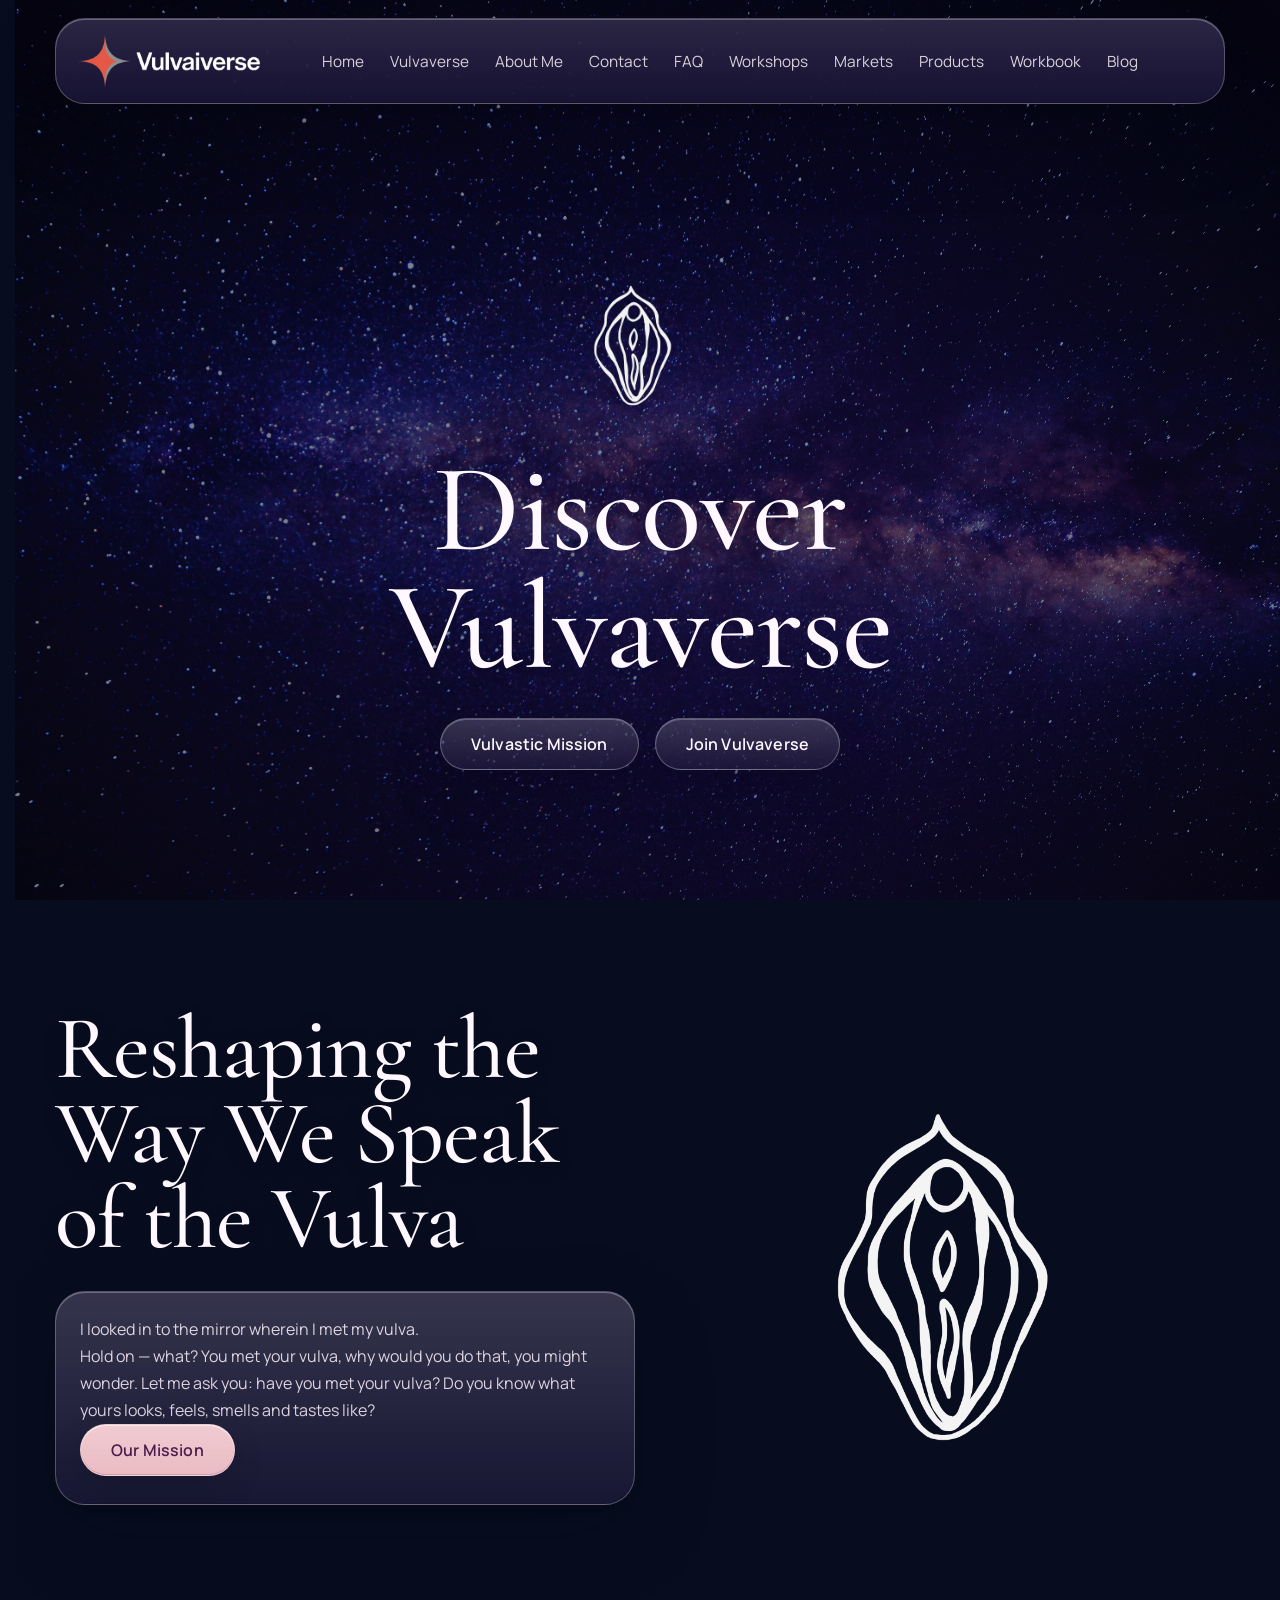
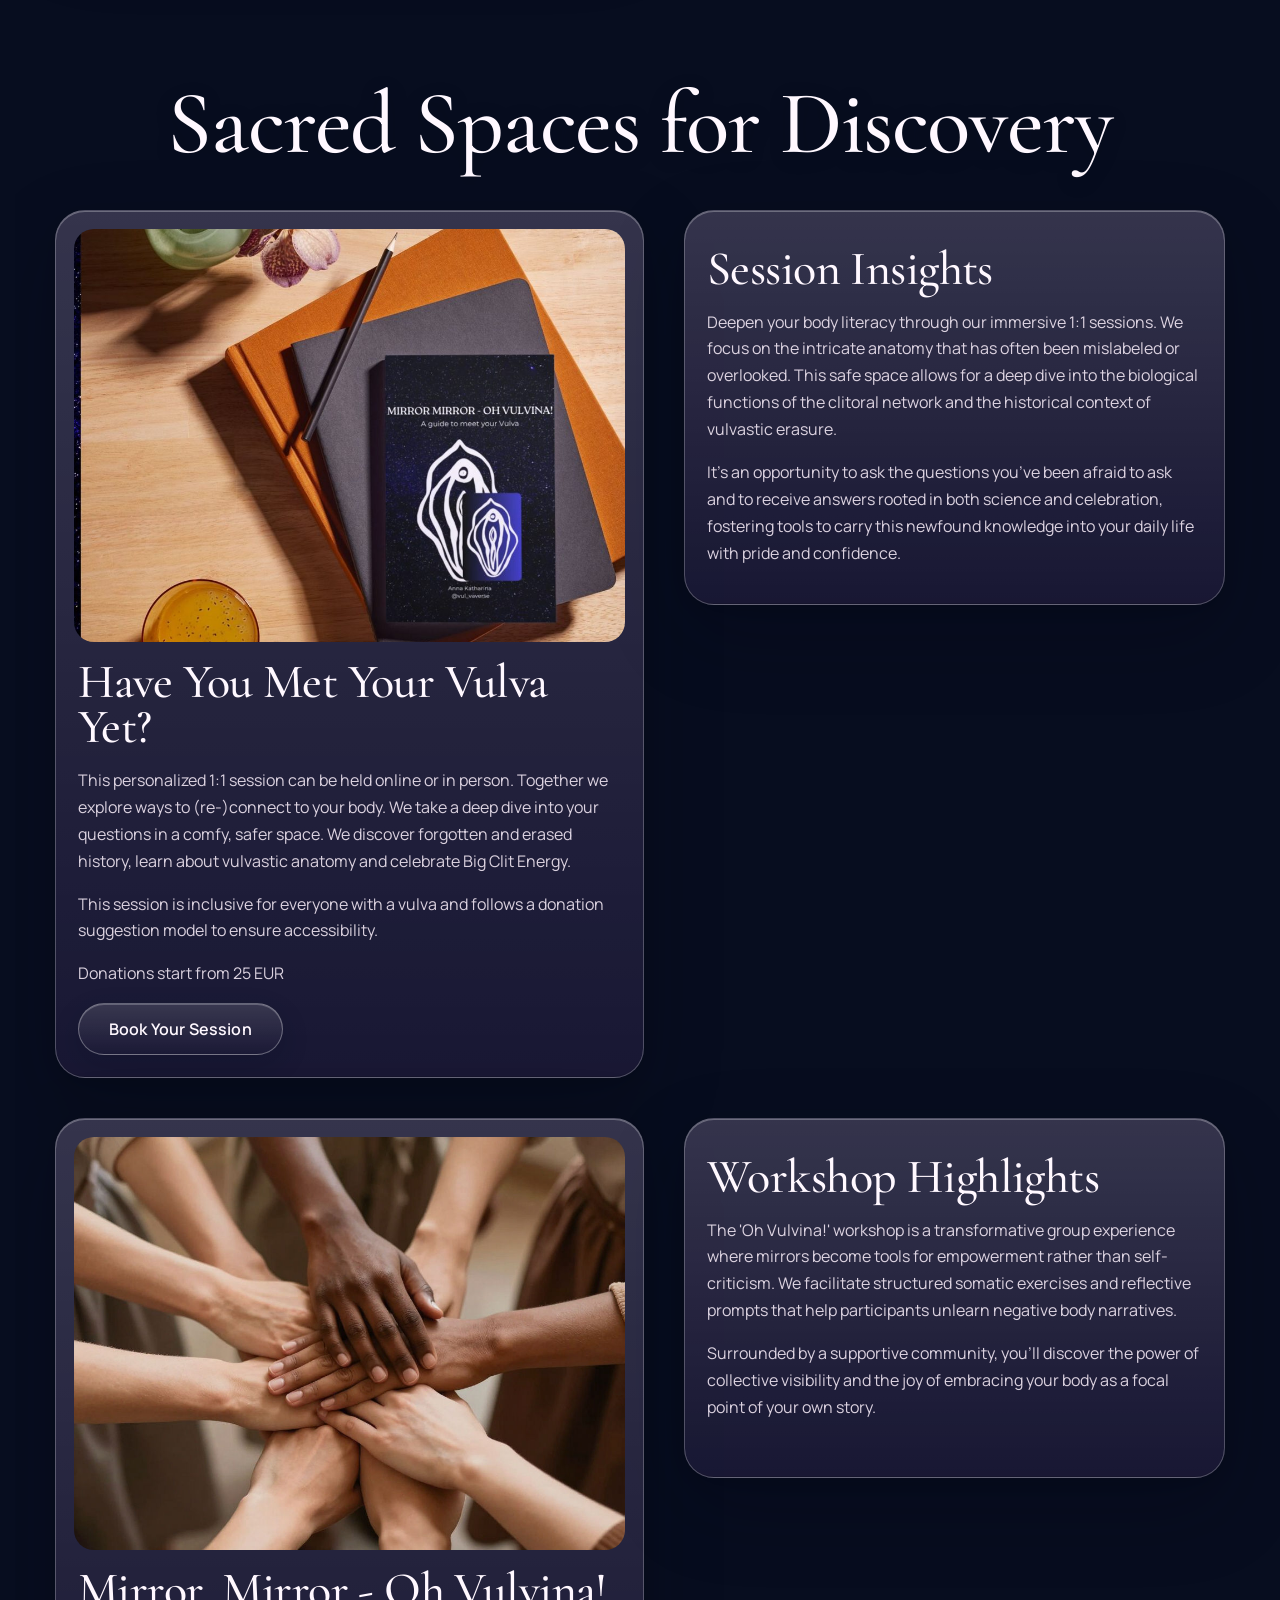
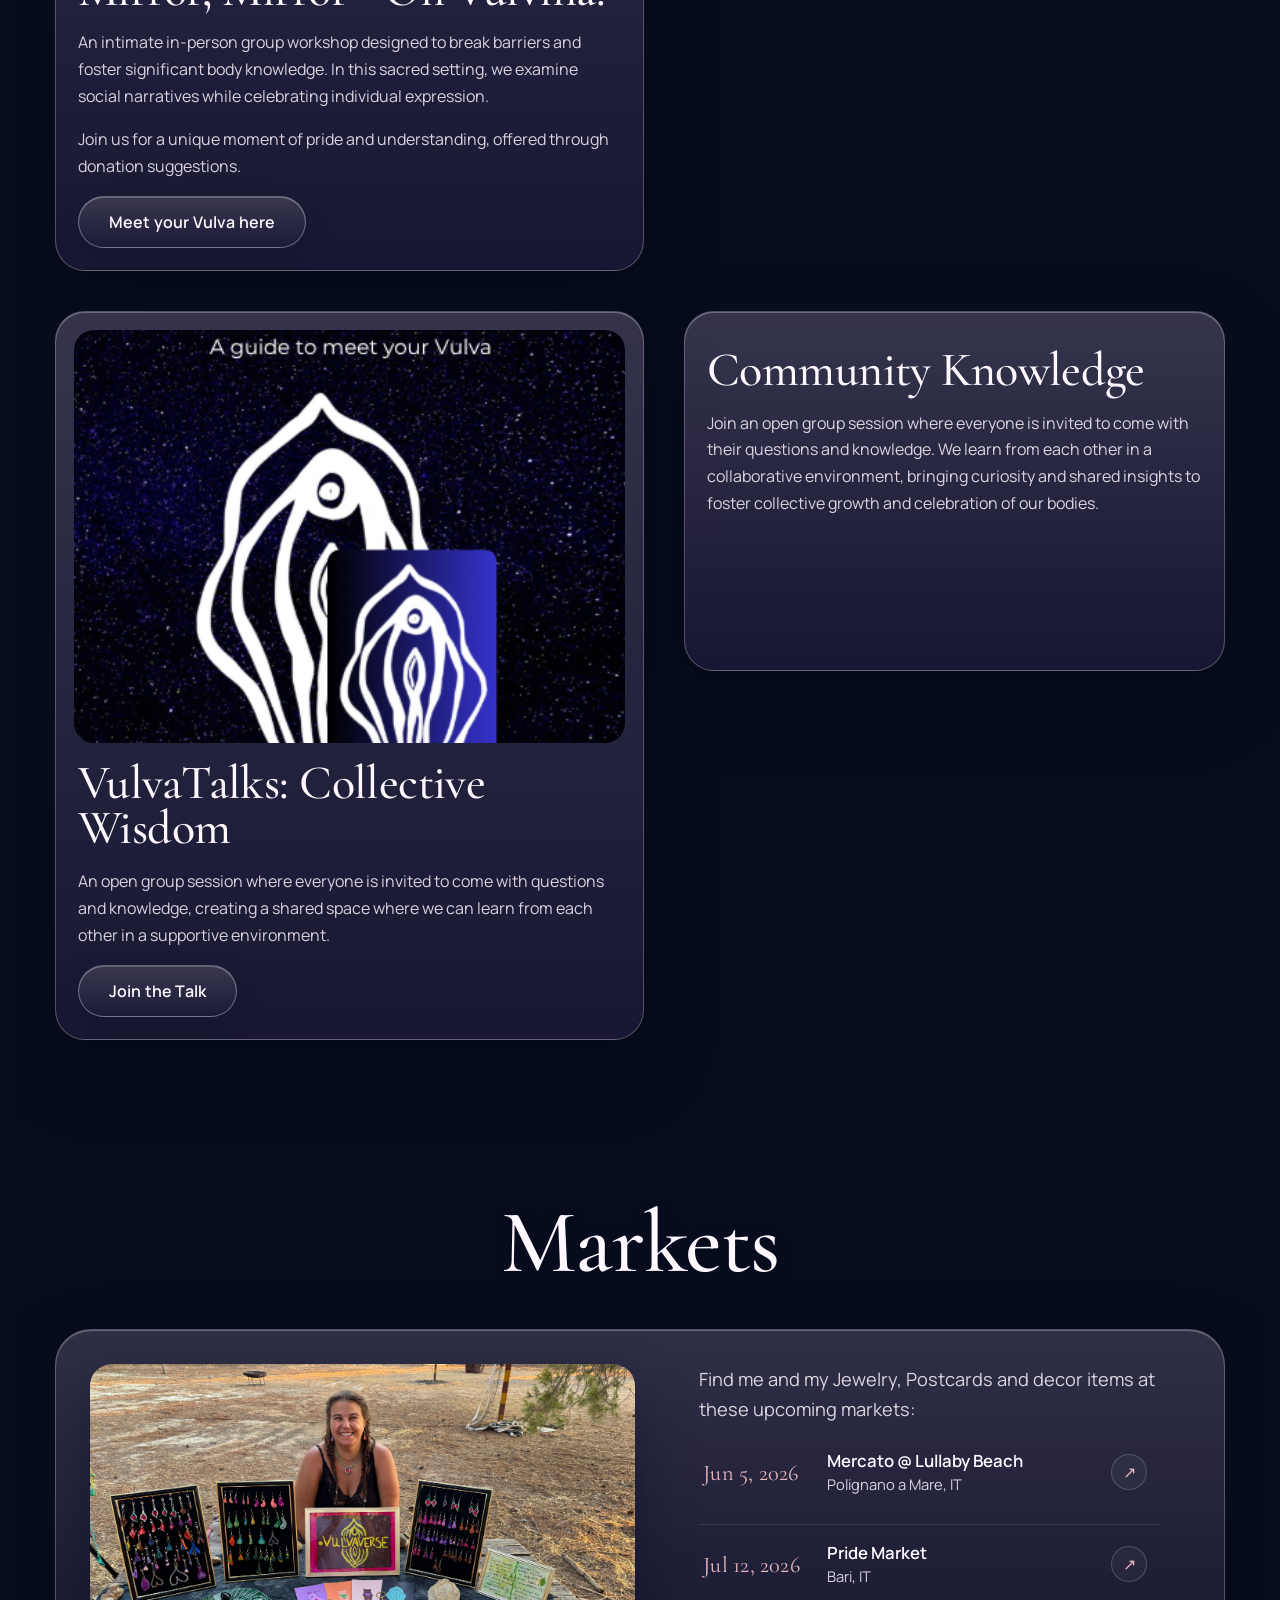
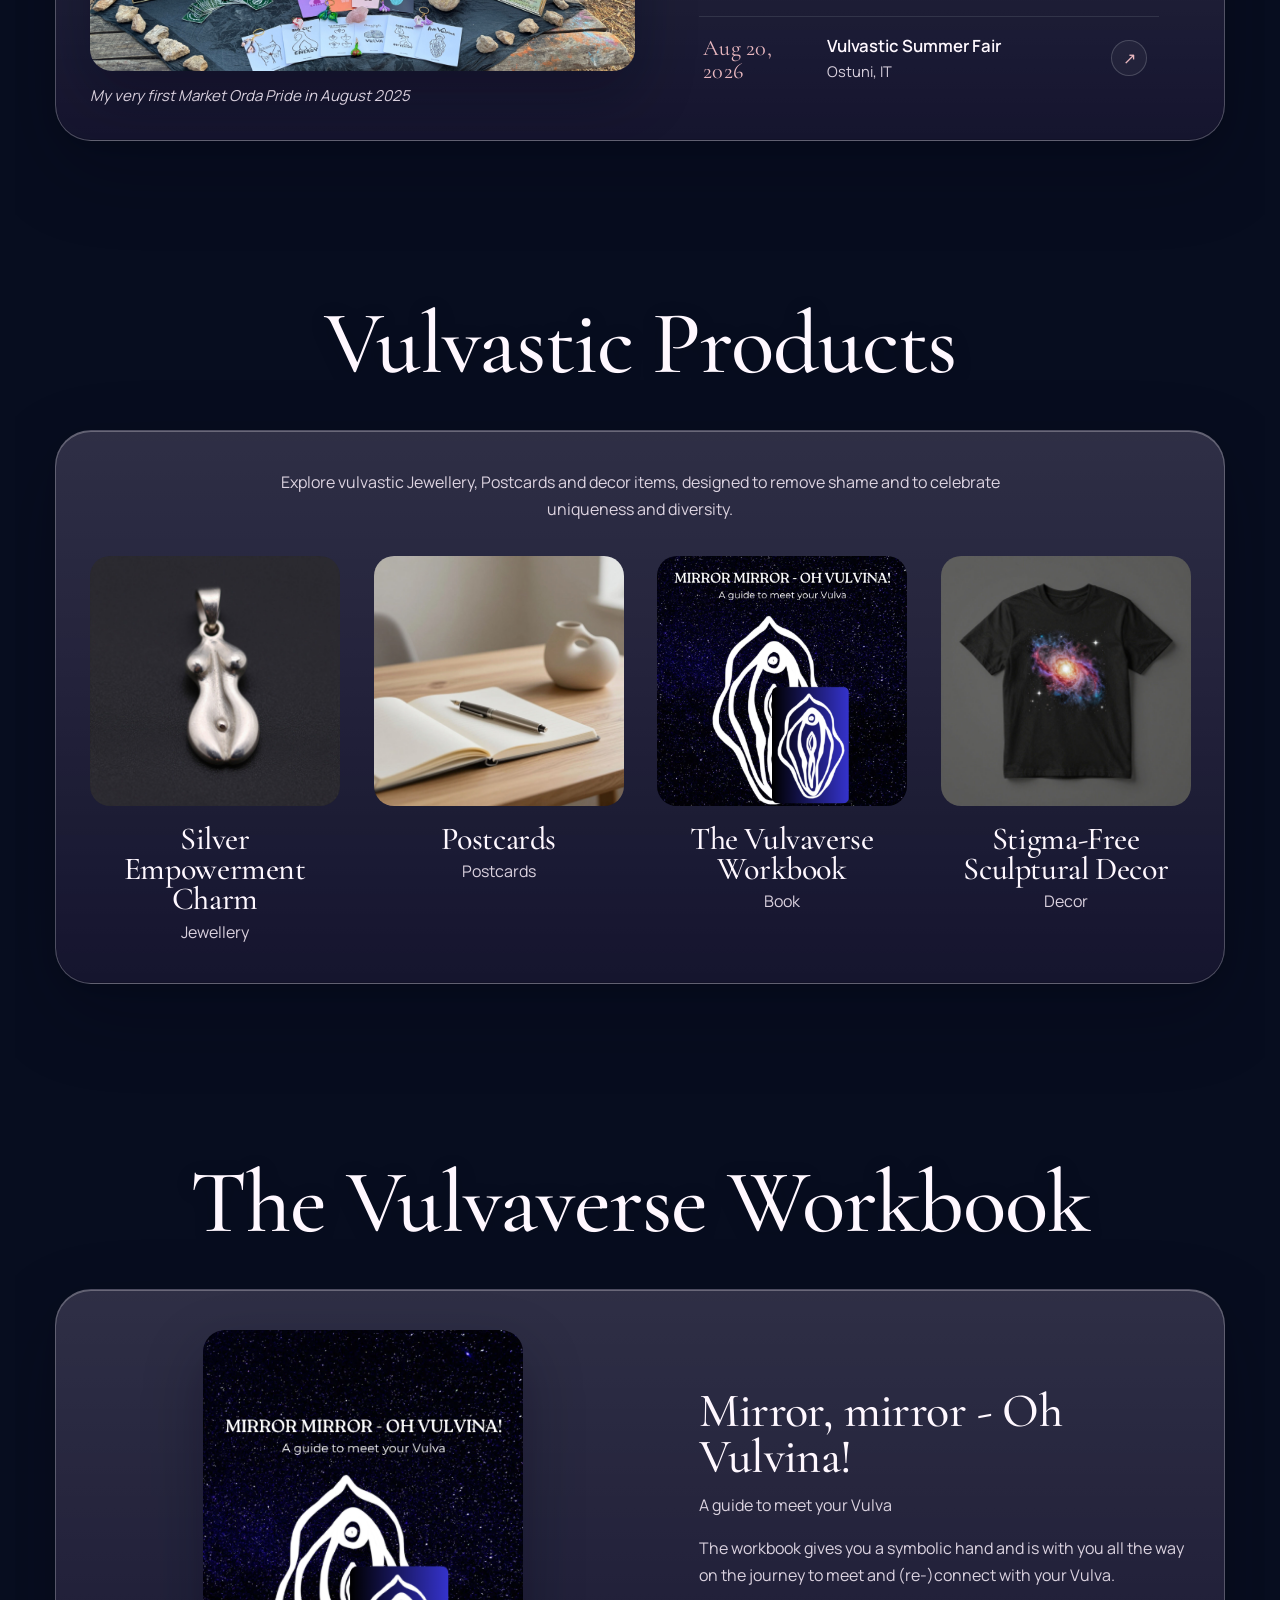
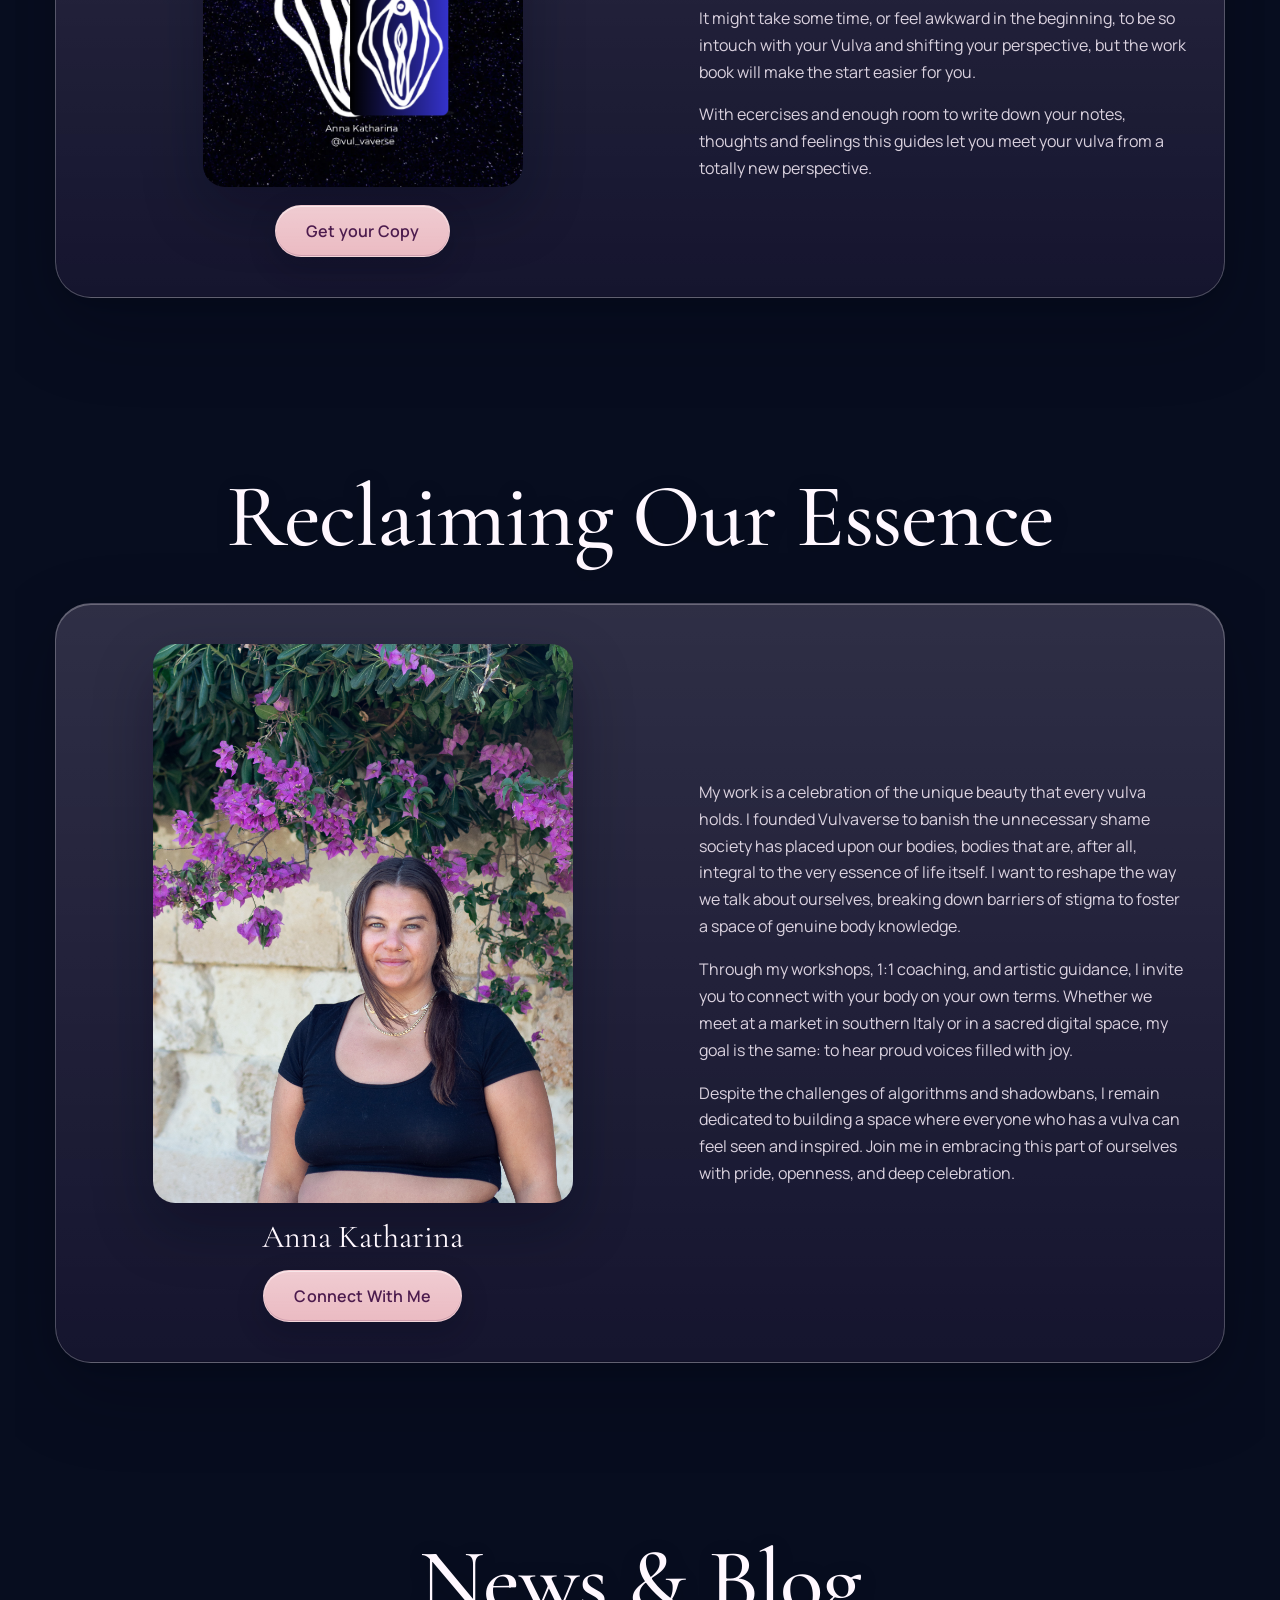
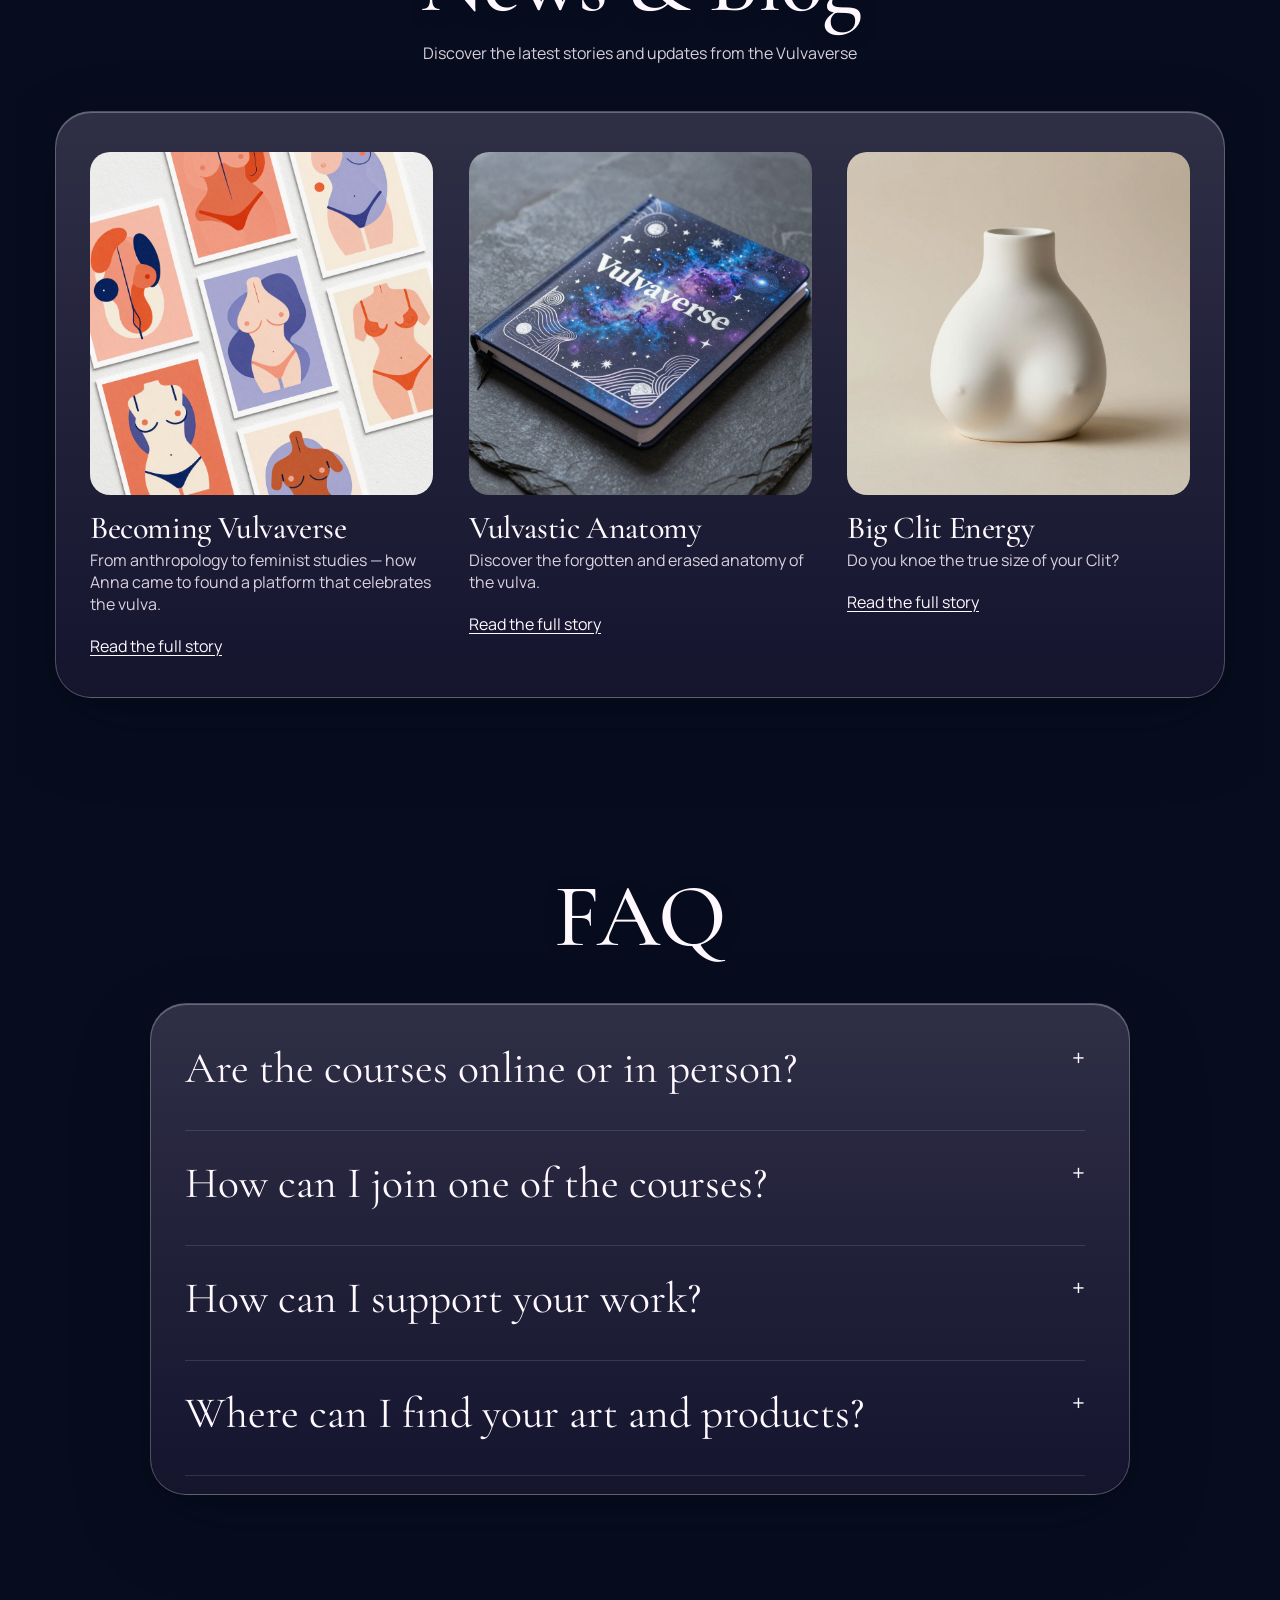
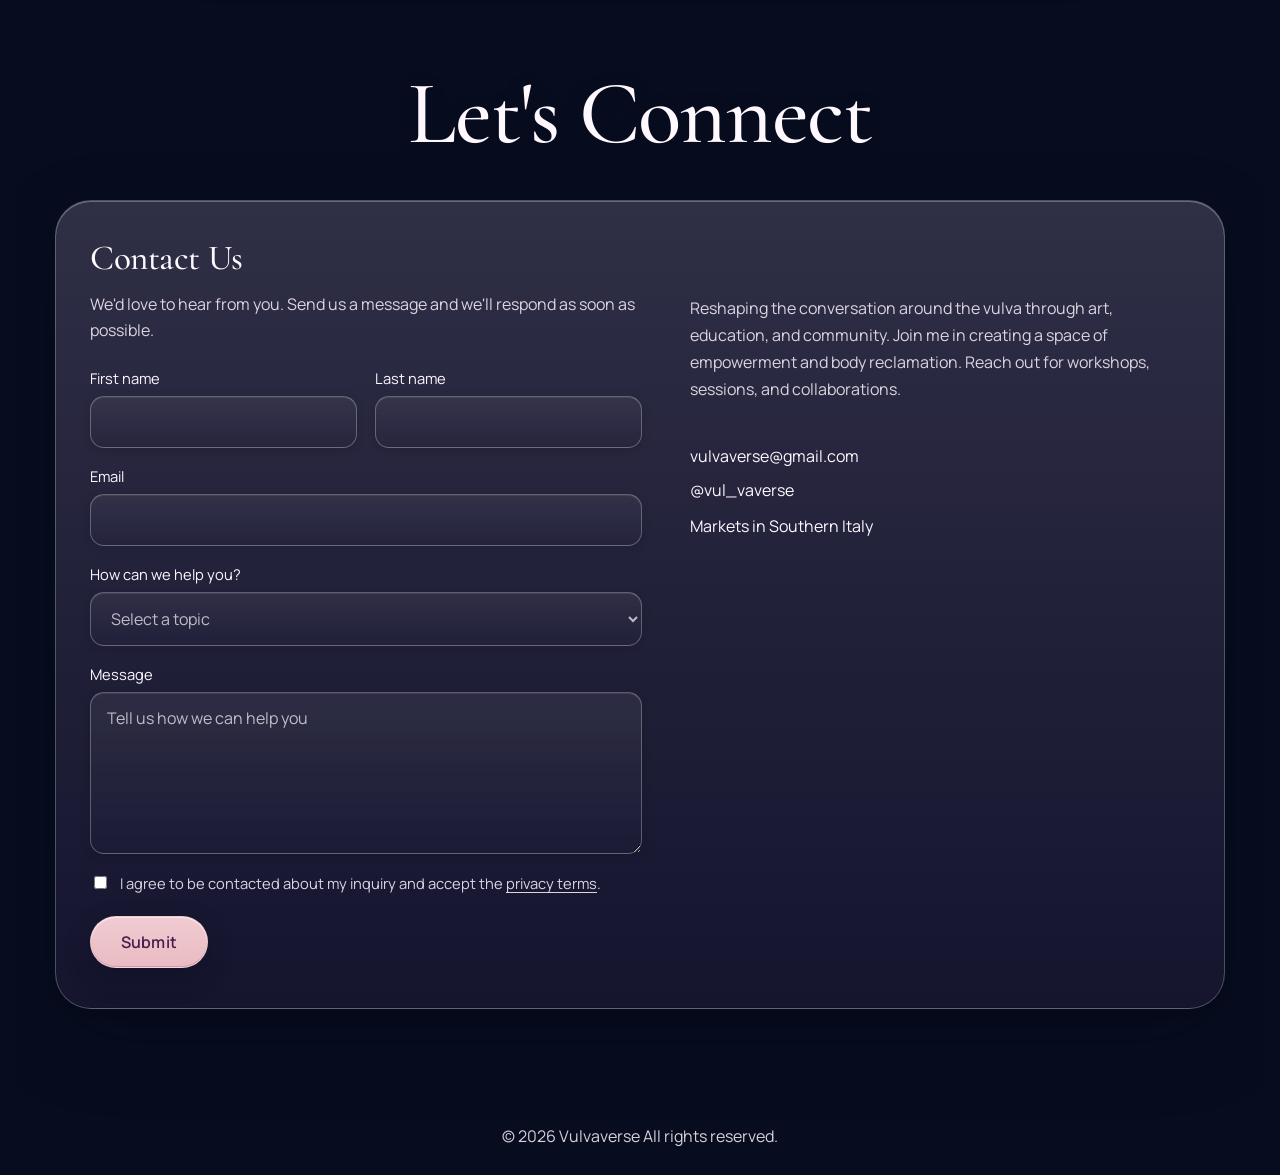
==== index.html @ a37b7156 "Home menu link scrolls to absolute top of the page Other menu links still land on their section head" ====
<!doctype html>
<html lang="en">
  <head>
    <meta charset="UTF-8" />
    <meta name="viewport" content="width=device-width, initial-scale=1.0" />
    <title>Home | My Site</title>
    <meta
      name="description"
      content="Reshaping the conversation around the vulva through art, education, and community."
    />
    <script>
      if ("scrollRestoration" in history) {
        history.scrollRestoration = "manual";
      }
    </script>
    <link rel="preconnect" href="https://fonts.googleapis.com" />
    <link rel="preconnect" href="https://fonts.gstatic.com" crossorigin />
    <link
      href="https://fonts.googleapis.com/css2?family=Bagel+Fat+One&family=Cormorant+Garamond:wght@400;500;600;700&family=Manrope:wght@400;500;600;700&display=swap"
      rel="stylesheet"
    />
    <link rel="stylesheet" href="styles.css?v=20260528-luxe53" />
  </head>
  <body>
    <div class="site-background" aria-hidden="true"></div>
    <div class="page-shell">
      <header class="site-header">
        <div class="site-header-bar glass-panel">
          <a class="brand" href="#home" aria-label="Vulvaverse home">
            <img src="assets/vulvaverse/01.png" alt="Vulvaverse Logo.png" />
          </a>

          <nav class="site-nav" id="site-nav" aria-label="Site">
            <a href="#home">Home</a>
            <a href="#vulvaverse">Vulvaverse</a>
            <a href="#about">About Me</a>
            <a href="#contact">Contact</a>
            <a href="#faq">FAQ</a>
            <a href="#workshops">Workshops</a>
            <a href="#markets">Markets</a>
            <a href="#products">Products</a>
            <a href="#workbook">Workbook</a>
            <a href="#blog">Blog</a>
          </nav>

          <div class="header-actions">
            <button
              class="menu-toggle"
              id="menu-toggle"
              type="button"
              aria-expanded="false"
              aria-controls="site-nav"
              aria-label="Open menu"
            >
              <span class="menu-toggle-bar"></span>
              <span class="menu-toggle-bar"></span>
              <span class="menu-toggle-bar"></span>
            </button>
          </div>
        </div>
      </header>

      <a class="next-event-ticker" id="next-event-ticker" href="#markets" aria-label="Next event"></a>

      <main>
        <section class="hero hero-discover" id="home">
          <div class="discover-card">
            <img class="discover-mark" src="assets/vulvaverse/02.png" alt="" aria-hidden="true" />
            <h1><span>Discover</span><span>Vulvaverse</span></h1>
            <div class="button-row button-row-center">
              <button class="button button-ghost" type="button" data-modal="mission">
                Vulvastic Mission
              </button>
              <button class="button" type="button" data-modal="join">
                Join Vulvaverse
              </button>
            </div>
          </div>
        </section>

        <section class="section section-purple reshaping-section" id="vulvaverse">
          <div class="split-layout split-layout-hero">
            <div class="plain-copy plain-copy-wide">
              <h2>Reshaping the Way We Speak of the Vulva</h2>
              <div class="hero-mission glass-panel">
                <p>
                  I looked in to the mirror wherein I met my vulva.
                </p>
                <p>
                  Hold on — what? You met your vulva, why would you do
                  that, you might wonder. Let me ask you: have you met
                  your vulva? Do you know what yours looks, feels, smells
                  and tastes like?
                </p>
                <button class="button" type="button" data-modal="mission">
                  Our Mission
                </button>
              </div>
            </div>
            <div class="hero-art hero-art-static">
              <img src="assets/vulvaverse/02.png" alt="" aria-hidden="true" />
            </div>
          </div>
        </section>

        <section class="section section-star workshops-section" id="workshops">
          <div class="section-heading section-heading-center">
            <h2>Sacred Spaces for Discovery</h2>
          </div>

          <div class="workshop-grid">
            <article class="card feature-card glass-panel">
              <img src="assets/vulvaverse/have-you-met-your-vulva.jpg?v=1" alt="Have You Met Your Vulva Yet?" class="card-image" />
              <div class="card-body">
                <h3>Have You Met Your Vulva Yet?</h3>
                <p>
                  This personalized 1:1 session can be held online or in
                  person. Together we explore ways to (re-)connect to your
                  body. We take a deep dive into your questions in a comfy,
                  safer space. We discover forgotten and erased history, learn
                  about vulvastic anatomy and celebrate Big Clit Energy.
                </p>
                <p>
                  This session is inclusive for everyone with a vulva and
                  follows a donation suggestion model to ensure accessibility.
                </p>
                <p>Donations start from 25 EUR</p>
                <a
                  class="button button-ghost"
                  href="mailto:vulvaverse@gmail.com?subject=Inquiry%20to%20Book:%20How%20You%20Met%20Your%20Vulva"
                >
                  Book Your Session
                </a>
              </div>
            </article>

            <article class="card insight-card glass-panel">
              <div class="card-body">
                <h3>Session Insights</h3>
                <p>
                  Deepen your body literacy through our immersive 1:1 sessions.
                  We focus on the intricate anatomy that has often been
                  mislabeled or overlooked. This safe space allows for a deep
                  dive into the biological functions of the clitoral network and
                  the historical context of vulvastic erasure.
                </p>
                <p>
                  It’s an opportunity to ask the questions you’ve been afraid to
                  ask and to receive answers rooted in both science and
                  celebration, fostering tools to carry this newfound knowledge
                  into your daily life with pride and confidence.
                </p>
              </div>
            </article>

            <article class="card feature-card glass-panel">
              <img src="assets/vulvaverse/04.jpg" alt="Mirror, Mirror - Oh Vulvina!" class="card-image" />
              <div class="card-body">
                <h3>Mirror, Mirror - Oh Vulvina!</h3>
                <p>
                  An intimate in-person group workshop designed to break
                  barriers and foster significant body knowledge. In this sacred
                  setting, we examine social narratives while celebrating
                  individual expression.
                </p>
                <p>
                  Join us for a unique moment of pride and understanding,
                  offered through donation suggestions.
                </p>
                <a
                  class="button button-ghost"
                  href="mailto:vulvaverse@gmail.com?subject=Inquiry%20to%20Join:%20Mirror.%20Mirror%20%E2%80%93%20Oh%20Vulvina"
                >
                  Meet your Vulva here
                </a>
              </div>
            </article>

            <article class="card insight-card glass-panel">
              <div class="card-body">
                <h3>Workshop Highlights</h3>
                <p>
                  The 'Oh Vulvina!' workshop is a transformative group
                  experience where mirrors become tools for empowerment rather
                  than self-criticism. We facilitate structured somatic
                  exercises and reflective prompts that help participants unlearn
                  negative body narratives.
                </p>
                <p>
                  Surrounded by a supportive community, you’ll discover the
                  power of collective visibility and the joy of embracing your
                  body as a focal point of your own story.
                </p>
              </div>
            </article>

            <article class="card feature-card glass-panel">
              <img src="assets/vulvaverse/13.png" alt="VulvaTalks: Collective Wisdom" class="card-image" />
              <div class="card-body">
                <h3>VulvaTalks: Collective Wisdom</h3>
                <p>
                  An open group session where everyone is invited to come with
                  questions and knowledge, creating a shared space where we can
                  learn from each other in a supportive environment.
                </p>
                <button class="button button-ghost" type="button" data-modal="talk">
                  Join the Talk
                </button>
              </div>
            </article>

            <article class="card insight-card glass-panel">
              <div class="card-body">
                <h3>Community Knowledge</h3>
                <p>
                  Join an open group session where everyone is invited to come
                  with their questions and knowledge. We learn from each other
                  in a collaborative environment, bringing curiosity and shared
                  insights to foster collective growth and celebration of our
                  bodies.
                </p>
              </div>
            </article>
          </div>
        </section>

        <section class="section section-purple markets-section" id="markets">
          <div class="section-heading section-heading-center">
            <h2>Markets</h2>
          </div>
          <div class="glass-panel glass-group market-shell">
            <div class="split-layout split-layout-market">
              <figure class="media-figure">
                <img src="assets/vulvaverse/06.jpeg" alt="My very first Market Orda Pride in August 2025" />
                <figcaption>My very first Market Orda Pride in August 2025</figcaption>
              </figure>
              <div class="plain-copy">
                <p>Find me and my Jewelry, Postcards and decor items at these upcoming markets:</p>
                <ul class="market-list">
                  <li class="market-list-item">
                    <a class="market-row" href="https://instagram.com/vul_vaverse" target="_blank" rel="noopener">
                      <span class="market-date">Jun 5, 2026</span>
                      <span class="market-name">Mercato @ Lullaby Beach</span>
                      <span class="market-place">Polignano a Mare, IT</span>
                      <span class="market-arrow" aria-hidden="true">↗</span>
                    </a>
                  </li>
                  <li class="market-list-item">
                    <a class="market-row" href="https://instagram.com/vul_vaverse" target="_blank" rel="noopener">
                      <span class="market-date">Jul 12, 2026</span>
                      <span class="market-name">Pride Market</span>
                      <span class="market-place">Bari, IT</span>
                      <span class="market-arrow" aria-hidden="true">↗</span>
                    </a>
                  </li>
                  <li class="market-list-item">
                    <a class="market-row" href="https://instagram.com/vul_vaverse" target="_blank" rel="noopener">
                      <span class="market-date">Aug 20, 2026</span>
                      <span class="market-name">Vulvastic Summer Fair</span>
                      <span class="market-place">Ostuni, IT</span>
                      <span class="market-arrow" aria-hidden="true">↗</span>
                    </a>
                  </li>
                </ul>
              </div>
            </div>
          </div>
        </section>

        <section class="section section-lilac products-section" id="products">
          <div class="section-heading section-heading-center">
            <h2>Vulvastic Products</h2>
          </div>

          <div class="glass-panel glass-group products-shell">
            <p class="section-copy section-copy-center">
              Explore vulvastic Jewellery, Postcards and decor items, designed
              to remove shame and to celebrate uniqueness and diversity.
            </p>
            <div class="product-grid">
              <a class="product-tile" href="https://ko-fi.com/vulvaverse?utm_source=website&utm_medium=products" target="_blank" rel="noopener">
                <img src="assets/vulvaverse/07.jpg" alt="Silver Empowerment Charm" class="card-image" />
                <h3>Silver Empowerment Charm</h3>
                <p>Jewellery</p>
              </a>
              <a class="product-tile" href="https://ko-fi.com/vulvaverse?utm_source=website&utm_medium=products" target="_blank" rel="noopener">
                <img src="assets/vulvaverse/03.jpg" alt="Postcards" class="card-image" />
                <h3>Postcards</h3>
                <p>Postcards</p>
              </a>
              <a class="product-tile" href="https://ko-fi.com/vulvaverse?utm_source=website&utm_medium=products" target="_blank" rel="noopener">
                <img src="assets/vulvaverse/13.png" alt="The Vulvaverse Workbook" class="card-image" />
                <h3>The Vulvaverse Workbook</h3>
                <p>Book</p>
              </a>
              <a class="product-tile" href="https://ko-fi.com/vulvaverse?utm_source=website&utm_medium=products" target="_blank" rel="noopener">
                <img src="assets/vulvaverse/11.jpg" alt="Stigma-Free Sculptural Decor" class="card-image" />
                <h3>Stigma-Free Sculptural Decor</h3>
                <p>Decor</p>
              </a>
            </div>
          </div>
        </section>

        <section class="section section-purple workbook-section" id="workbook">
          <div class="section-heading section-heading-center">
            <h2>The Vulvaverse Workbook</h2>
          </div>

          <div class="glass-panel glass-group workbook-shell">
            <div class="split-layout split-layout-workbook">
              <div class="workbook-cover">
                <img src="assets/vulvaverse/13.png" alt="Mirror, mirror - Oh Vulvina!" />
                <button class="button" type="button" data-modal="workbook">
                  Get your Copy
                </button>
              </div>

              <div class="plain-copy">
                <h3>Mirror, mirror - Oh Vulvina!</h3>
                <p class="subhead">A guide to meet your Vulva</p>
                <p>
                  The workbook gives you a symbolic hand and is with you all the
                  way on the journey to meet and (re-)connect with your Vulva.
                </p>
                <p>
                  It might take some time, or feel awkward in the beginning, to
                  be so intouch with your Vulva and shifting your perspective, but
                  the work book will make the start easier for you.
                </p>
                <p>
                  With ecercises and enough room to write down your notes,
                  thoughts and feelings this guides let you meet your vulva from a
                  totally new perspective.
                </p>
              </div>
            </div>
          </div>
        </section>

        <section class="section section-purple about-section" id="about">
          <div class="section-heading section-heading-center">
            <h2>Reclaiming Our Essence</h2>
          </div>

          <div class="glass-panel glass-group about-shell">
            <div class="split-layout split-layout-about">
              <div class="portrait-stack">
                <img src="assets/vulvaverse/14.jpeg" alt="Anna Katharina" />
                <p class="portrait-name">Anna Katharina</p>
                <a class="button" href="#contact">Connect With Me</a>
              </div>

              <div class="plain-copy">
                <p>
                  My work is a celebration of the unique beauty that every vulva
                  holds. I founded Vulvaverse to banish the unnecessary shame
                  society has placed upon our bodies, bodies that are, after all,
                  integral to the very essence of life itself. I want to reshape
                  the way we talk about ourselves, breaking down barriers of
                  stigma to foster a space of genuine body knowledge.
                </p>
                <p>
                  Through my workshops, 1:1 coaching, and artistic guidance, I
                  invite you to connect with your body on your own terms. Whether
                  we meet at a market in southern Italy or in a sacred digital
                  space, my goal is the same: to hear proud voices filled with
                  joy.
                </p>
                <p>
                  Despite the challenges of algorithms and shadowbans, I remain
                  dedicated to building a space where everyone who has a vulva can
                  feel seen and inspired. Join me in embracing this part of
                  ourselves with pride, openness, and deep celebration.
                </p>
              </div>
            </div>
          </div>
        </section>

        <section class="section section-purple blog-section" id="blog">
          <div class="section-heading section-heading-center">
            <h2>News &amp; Blog</h2>
            <p class="section-copy">
              Discover the latest stories and updates from the Vulvaverse
            </p>
          </div>

          <div class="glass-panel glass-group blog-shell">
            <div class="blog-grid">
              <article class="blog-item">
                <img src="assets/vulvaverse/08.jpg" alt="Becoming Vulvaverse" class="card-image" />
                <h3>Becoming Vulvaverse</h3>
                <p>
                  From anthropology to feminist studies — how Anna came to
                  found a platform that celebrates the vulva.
                </p>
                <button class="text-link" type="button" data-modal="story-journey">
                  Read the full story
                </button>
              </article>

              <article class="blog-item">
                <img src="assets/vulvaverse/09.jpg" alt="Vulvastic Anatomy" class="card-image" />
                <h3>Vulvastic Anatomy</h3>
                <p>Discover the forgotten and erased anatomy of the vulva.</p>
                <button class="text-link" type="button" data-modal="story-anatomy">
                  Read the full story
                </button>
              </article>

              <article class="blog-item">
                <img src="assets/vulvaverse/10.jpg" alt="Big Clit Energy" class="card-image" />
                <h3>Big Clit Energy</h3>
                <p>Do you knoe the true size of your Clit?</p>
                <button class="text-link" type="button" data-modal="story-clit">
                  Read the full story
                </button>
              </article>
            </div>
          </div>
        </section>

        <section class="section section-purple faq-section" id="faq">
          <div class="section-heading section-heading-center">
            <h2>FAQ</h2>
          </div>

          <div class="glass-panel glass-group faq-shell">
            <div class="faq-list faq-list-plain">
              <article class="faq-item">
                <button class="faq-question" type="button" aria-expanded="false">
                  Are the courses online or in person?
                </button>
                <div class="faq-answer">
                  <p>
                    "How you met your Vulva" is available both online and in
                    person as a 1:1 coaching experience. "Mirror, mirror - Oh
                    Vulvina" is strictly an in-person group offer, as it involves
                    a very intimate and sacred moment of collective discovery that
                    cannot be replicated online.
                  </p>
                </div>
              </article>

              <article class="faq-item">
                <button class="faq-question" type="button" aria-expanded="false">
                  How can I join one of the courses?
                </button>
                <div class="faq-answer">
                  <p>
                    You can join any of my offers by simply sending an email to
                    vulvaverse@gmail.com, or sending a DM on Instagram @vul_vaverse
                    to book your spot. I look forward to connecting with you!
                  </p>
                </div>
              </article>

              <article class="faq-item">
                <button class="faq-question" type="button" aria-expanded="false">
                  How can I support your work?
                </button>
                <div class="faq-answer">
                  <p>
                    You can support the project by leaving a donation on PayPal
                    or buying me a tea via Ko-fi. All my courses are based on
                    sliding-scale donation suggestions, paying what you can helps
                    keep this space inclusive and active for everyone.
                  </p>
                </div>
              </article>

              <article class="faq-item">
                <button class="faq-question" type="button" aria-expanded="false">
                  Where can I find your art and products?
                </button>
                <div class="faq-answer">
                  <p>
                    I sell my jewellery and postcards through email and DMs, or
                    you can find me at various markets in Southern Italy.
                    Purchasing these items is a wonderful way to support the
                    project while celebrating the beauty of the vulva.
                  </p>
                </div>
              </article>
            </div>
          </div>
        </section>

        <section class="section section-purple contact-section" id="contact">
          <div class="section-heading section-heading-center">
            <h2>Let's Connect</h2>
          </div>

          <div class="glass-panel glass-group contact-shell">
            <div class="contact-grid contact-grid-plain">
              <div class="contact-copy">
                <h3>Contact Us</h3>
                <p class="section-copy">
                  We'd love to hear from you. Send us a message and we'll respond
                  as soon as possible.
                </p>

                <form
                  class="contact-form contact-form-plain"
                  id="contact-form"
                  data-endpoint="https://script.google.com/macros/s/AKfycbyuGSI6SEaZ5d6YdaLbYetLIUrQI_fM3IzNNxeArlOP57sTCoodu4DZipNOP_tLEx3NQw/exec"
                  data-source="website-contact-form"
                  novalidate
                >
                  <div class="form-grid">
                    <label>
                      <span>First name</span>
                      <input id="first-name" name="first-name" type="text" required />
                    </label>
                    <label>
                      <span>Last name</span>
                      <input id="last-name" name="last-name" type="text" required />
                    </label>
                    <label class="full">
                      <span>Email</span>
                      <input id="email" name="email" type="email" required />
                    </label>
                    <label class="full">
                      <span>How can we help you?</span>
                      <select id="help-topic" name="help-topic" required>
                        <option value="">Select a topic</option>
                        <option>How you met your Vulva</option>
                        <option>Mirror, mirror - Oh Vulvina</option>
                        <option>VulvaTalks</option>
                        <option>Workbook</option>
                        <option>Products</option>
                        <option>Collaboration</option>
                        <option>Other</option>
                      </select>
                    </label>
                    <label class="full">
                      <span>Message</span>
                      <textarea
                        id="message"
                        name="message"
                        rows="6"
                        placeholder="Tell us how we can help you"
                        required
                      ></textarea>
                    </label>
                  </div>
                  <label class="form-honeypot" aria-hidden="true" hidden>
                    <span>Website</span>
                    <input
                      id="website"
                      name="website"
                      type="text"
                      tabindex="-1"
                      autocomplete="off"
                    />
                  </label>
                  <label class="form-consent">
                    <input id="consent" name="consent" type="checkbox" required />
                    <span>
                      I agree to be contacted about my inquiry and accept the
                      <button type="button" class="text-link" data-modal="privacy">privacy terms</button>.
                    </span>
                  </label>
                  <div class="contact-form-actions">
                    <button class="button" id="contact-submit" type="submit">Submit</button>
                    <p class="form-note" id="form-note" role="status" aria-live="polite"></p>
                  </div>
                </form>
              </div>

              <aside class="contact-side">
                <p>
                  Reshaping the conversation around the vulva through art,
                  education, and community. Join me in creating a space of
                  empowerment and body reclamation. Reach out for workshops,
                  sessions, and collaborations.
                </p>
                <div class="contact-links">
                  <a href="mailto:vulvaverse@gmail.com">vulvaverse@gmail.com</a>
                  <a href="https://instagram.com/vul_vaverse" target="_blank" rel="noreferrer">
                    @vul_vaverse
                  </a>
                  <p>Markets in Southern Italy</p>
                </div>
              </aside>
            </div>
          </div>
        </section>
      </main>

      <footer class="site-footer">
        <p>© 2026 Vulvaverse All rights reserved.</p>
      </footer>
    </div>

    <div class="modal hidden" id="modal">
      <div class="modal-backdrop" data-close-modal></div>
      <div class="modal-panel" role="dialog" aria-modal="true" aria-labelledby="modal-title">
        <button class="modal-close" type="button" data-close-modal aria-label="Close modal">
          ×
        </button>
        <p class="eyebrow" id="modal-kicker"></p>
        <h3 id="modal-title"></h3>
        <div id="modal-body"></div>
      </div>
    </div>

    <script src="script.js?v=20260528-luxe53"></script>
  </body>
</html>
---- styles.css ----
:root {
  --purple: #5e0c74;
  --purple-soft: #713393;
  --nav: rgba(15, 17, 42, 0.14);
  --nav-line: rgba(255, 255, 255, 0.22);
  --panel: rgba(20, 15, 49, 0.18);
  --panel-line: rgba(255, 255, 255, 0.24);
  --panel-line-strong: rgba(255, 255, 255, 0.38);
  --panel-shadow:
    0 30px 80px rgba(6, 3, 20, 0.22),
    0 6px 18px rgba(6, 3, 20, 0.12),
    inset 0 1px 0 rgba(255, 255, 255, 0.28),
    inset 0 -1px 0 rgba(0, 0, 0, 0.12);
  --panel-shadow-hover:
    0 40px 110px rgba(6, 3, 20, 0.32),
    0 10px 26px rgba(6, 3, 20, 0.18),
    inset 0 1px 0 rgba(255, 255, 255, 0.36),
    inset 0 -1px 0 rgba(0, 0, 0, 0.14);
  --white: #fff8ff;
  --white-soft: rgba(255, 244, 255, 0.84);
  --text: #f7effa;
  --pink: #eab8c0;
  --pink-strong: #ddb1bc;
  --gold: #f4d6a2;
  --glow: rgba(234, 184, 192, 0.45);
  --radius: 32px;
  --ease-luxe: cubic-bezier(0.22, 1, 0.36, 1);
  --ease-spring: cubic-bezier(0.34, 1.56, 0.64, 1);
  --font-display: "Cormorant Garamond", serif;
  --font-body: "Manrope", sans-serif;
}

@media (prefers-reduced-motion: reduce) {
  *, *::before, *::after {
    animation-duration: 0.01ms !important;
    animation-iteration-count: 1 !important;
    transition-duration: 0.01ms !important;
    scroll-behavior: auto !important;
  }
}

* {
  box-sizing: border-box;
}

html {
  scroll-behavior: smooth;
  scrollbar-gutter: stable both-edges;
  --header-offset: 0px;
}

html.page-scroll-locked,
body.page-scroll-locked {
  overscroll-behavior: none;
}

body {
  margin: 0;
  color: var(--text);
  font-family: var(--font-body);
  background: #070d1f;
}

.site-background {
  position: fixed;
  inset: 0;
  z-index: -2;
  background:
    linear-gradient(rgba(10, 6, 28, 0.44), rgba(10, 6, 28, 0.44)),
    url("assets/vulvaverse/universe-background.jpg") center center / cover no-repeat;
}

.site-background::after {
  content: "";
  position: absolute;
  inset: 0;
  /* Simple uniform vignette only. Removed the radial gradient
     overlays that were creating visible soft edges at the bottom
     of the viewport (looked like a horizontal "line"). */
  background: linear-gradient(180deg, rgba(6, 4, 18, 0.10), rgba(6, 4, 18, 0.18));
}

img {
  display: block;
  max-width: 100%;
}

button,
input,
select,
textarea {
  font: inherit;
}

a {
  color: inherit;
  text-decoration: none;
}

.hidden {
  display: none !important;
}

.page-shell {
  position: relative;
  z-index: 1;
  width: 100%;
  padding-top: var(--header-offset);
}

.site-header {
  position: sticky;
  top: 0;
  z-index: 35;
  width: 100%;
  padding: 18px 24px 0;
  --menu-progress: 0;
  --menu-open-height: 0px;
  --menu-current-height: 0px;
}

.site-header-bar {
  display: flex;
  align-items: center;
  gap: 18px;
  width: min(1180px, calc(100% - 2rem));
  margin: 0 auto;
  padding: 16px 24px;
  border-radius: 34px;
}

.brand img {
  width: min(180px, 34vw);
}

.menu-toggle {
  display: none;
  align-items: center;
  justify-content: center;
  width: 48px;
  height: 48px;
  padding: 0;
  gap: 5px;
  flex-direction: column;
  border: 1px solid var(--nav-line);
  border-radius: 999px;
  background:
    linear-gradient(180deg, rgba(255, 255, 255, 0.10), rgba(255, 255, 255, 0.02)),
    rgba(22, 16, 54, 0.55);
  cursor: pointer;
  transition:
    transform 0.32s var(--ease-spring),
    border-color 0.32s var(--ease-luxe),
    background 0.32s var(--ease-luxe),
    box-shadow 0.32s var(--ease-luxe);
}

.menu-toggle:hover,
.menu-toggle:focus-visible {
  transform: translateY(-1px);
  border-color: rgba(255, 255, 255, 0.5);
  box-shadow: 0 0 0 3px var(--glow);
}

.menu-toggle-bar {
  display: block;
  width: 20px;
  height: 2px;
  background: var(--white);
  border-radius: 2px;
  transition:
    transform 0.4s var(--ease-spring),
    opacity 0.3s var(--ease-luxe);
}

/* Morph the hamburger into an X when the menu is open */
.site-header.mobile-menu-open .menu-toggle .menu-toggle-bar:nth-child(1) {
  transform: translateY(7px) rotate(45deg);
}
.site-header.mobile-menu-open .menu-toggle .menu-toggle-bar:nth-child(2) {
  opacity: 0;
  transform: scaleX(0);
}
.site-header.mobile-menu-open .menu-toggle .menu-toggle-bar:nth-child(3) {
  transform: translateY(-7px) rotate(-45deg);
}

.site-nav {
  flex: 1 1 520px;
}

.site-nav-links {
  display: flex;
  flex-wrap: wrap;
  justify-content: center;
  gap: 22px;
  font-size: 0.96rem;
}

.site-nav-sensor {
  display: none;
}

.site-nav a {
  position: relative;
  color: var(--white);
  opacity: 0.82;
  padding: 4px 2px;
  transition:
    opacity 0.28s var(--ease-luxe),
    color 0.28s var(--ease-luxe);
}

.site-nav a::after {
  content: "";
  position: absolute;
  left: 50%;
  bottom: -2px;
  width: 0;
  height: 1px;
  background: linear-gradient(90deg, transparent, var(--pink), transparent);
  transform: translateX(-50%);
  transition: width 0.4s var(--ease-luxe);
}

.site-nav a:hover,
.site-nav a:focus-visible {
  opacity: 1;
  color: var(--pink);
}

.site-nav a:hover::after,
.site-nav a:focus-visible::after {
  width: 100%;
}

.mobile-nav-preview {
  display: none;
}

.header-actions {
  display: flex;
  align-items: center;
  gap: 16px;
}

@media (min-width: 761px) {
  .mobile-nav-preview {
    display: none !important;
  }
}

.section,
.hero {
  position: relative;
  padding: 88px 24px;
}

.hero {
  min-height: calc(100vh - 86px);
}

.hero-backdrop,
.hero-backdrop img {
  position: absolute;
  inset: 0;
  width: 100%;
  height: 100%;
}

.hero-backdrop img {
  object-fit: cover;
  opacity: 0.12;
}

.hero-discover {
  display: grid;
  place-items: center;
}

.discover-card {
  display: grid;
  justify-items: center;
  width: fit-content;
  max-width: calc(100% - 2rem);
  margin: 0 auto;
  padding: 0;
  text-align: center;
}

.discover-mark {
  width: min(132px, 24vw);
  margin: 0 auto 22px;
}

h1 span {
  display: block;
}

.discover-card h1 {
  text-shadow: 0 8px 26px rgba(7, 4, 22, 0.28);
}

.section-purple,
.section-lilac,
.section-star {
  background: transparent;
}

.section-heading,
.split-layout,
.workshop-grid,
.product-grid,
.blog-grid,
.faq-list,
.contact-grid,
.site-footer-inner {
  width: min(1180px, calc(100% - 2rem));
  margin: 0 auto;
}

.section-heading {
  margin-bottom: 44px;
}

.section-heading-center {
  text-align: center;
}

.eyebrow,
.kicker {
  display: none;
}

h1,
h2,
h3 {
  margin: 0;
  color: var(--white);
  font-family: var(--font-display);
  font-weight: 500;
  line-height: 0.95;
  letter-spacing: -0.012em;
}

h1 {
  font-size: clamp(4.2rem, 11vw, 7.8rem);
  text-shadow: 0 6px 30px rgba(7, 4, 22, 0.32);
}

h2 {
  font-size: clamp(3.4rem, 8vw, 5.6rem);
  text-shadow: 0 4px 20px rgba(7, 4, 22, 0.22);
}

h3 {
  font-size: clamp(2rem, 4vw, 3rem);
}

.section-copy,
.plain-copy p,
.card-body p,
.faq-answer p,
.contact-side p,
.form-note {
  color: var(--white-soft);
  line-height: 1.68;
  font-size: 1rem;
}

.plain-copy-wide {
  max-width: 630px;
}

.subhead {
  margin-top: 12px;
  font-size: 1.1rem;
  color: var(--white);
}

.button-row {
  display: flex;
  flex-wrap: wrap;
  gap: 16px;
  margin-top: 30px;
}

.button-row-center {
  justify-content: center;
}

.button,
.text-link {
  cursor: pointer;
}

.button {
  position: relative;
  display: inline-flex;
  align-items: center;
  justify-content: center;
  min-height: 52px;
  padding: 0 30px;
  border: 1px solid rgba(255, 255, 255, 0.18);
  border-radius: 999px;
  background:
    linear-gradient(180deg, rgba(255, 255, 255, 0.28), rgba(255, 255, 255, 0.04)),
    var(--pink);
  color: #4d1c4e;
  font-weight: 600;
  letter-spacing: 0.01em;
  box-shadow:
    0 10px 28px rgba(7, 4, 22, 0.22),
    inset 0 1px 0 rgba(255, 255, 255, 0.55),
    inset 0 -1px 0 rgba(77, 28, 78, 0.18);
  overflow: hidden;
  isolation: isolate;
  transition:
    transform 0.32s var(--ease-spring),
    box-shadow 0.32s var(--ease-luxe),
    background 0.32s var(--ease-luxe),
    border-color 0.32s var(--ease-luxe);
}

.button::before {
  content: "";
  position: absolute;
  inset: 0;
  border-radius: inherit;
  background: linear-gradient(120deg, transparent 35%, rgba(255, 255, 255, 0.45) 50%, transparent 65%);
  opacity: 0;
  transform: translateX(-120%);
  transition:
    opacity 0.4s var(--ease-luxe),
    transform 0.6s var(--ease-luxe);
  pointer-events: none;
  z-index: -1;
}

.button:hover,
.button:focus-visible {
  transform: translateY(-2px);
  background:
    linear-gradient(180deg, rgba(255, 255, 255, 0.32), rgba(255, 255, 255, 0.06)),
    var(--pink-strong);
  border-color: rgba(255, 255, 255, 0.32);
  box-shadow:
    0 16px 40px rgba(7, 4, 22, 0.32),
    0 0 0 1px var(--glow),
    inset 0 1px 0 rgba(255, 255, 255, 0.65),
    inset 0 -1px 0 rgba(77, 28, 78, 0.22);
}

.button:hover::before,
.button:focus-visible::before {
  opacity: 1;
  transform: translateX(120%);
}

.button:active {
  transform: translateY(0);
  transition-duration: 0.12s;
}

.button-ghost,
.button-outline {
  background:
    linear-gradient(180deg, rgba(255, 255, 255, 0.14), rgba(255, 255, 255, 0.02)),
    rgba(20, 15, 49, 0.18);
  color: var(--white);
  border-color: rgba(255, 255, 255, 0.32);
  box-shadow:
    0 10px 28px rgba(7, 4, 22, 0.16),
    inset 0 1px 0 rgba(255, 255, 255, 0.22);
  backdrop-filter: none;
  -webkit-backdrop-filter: none;
}

.button-ghost:hover,
.button-ghost:focus-visible,
.button-outline:hover,
.button-outline:focus-visible {
  background:
    linear-gradient(180deg, rgba(255, 255, 255, 0.22), rgba(255, 255, 255, 0.05)),
    rgba(20, 15, 49, 0.24);
  border-color: rgba(255, 255, 255, 0.52);
  box-shadow:
    0 16px 40px rgba(7, 4, 22, 0.26),
    0 0 0 1px rgba(255, 255, 255, 0.14),
    inset 0 1px 0 rgba(255, 255, 255, 0.32);
}

.hero-discover .button,
.hero-discover .button-ghost {
  border-color: rgba(255, 255, 255, 0.28);
  background:
    linear-gradient(180deg, rgba(255, 255, 255, 0.16), rgba(255, 255, 255, 0.04)),
    rgba(22, 16, 54, 0.55);
  color: var(--white);
  box-shadow:
    0 20px 50px rgba(7, 4, 22, 0.28),
    inset 0 1px 0 rgba(255, 255, 255, 0.22);
  backdrop-filter: none;
  -webkit-backdrop-filter: none;
}

.hero-discover .button:hover,
.hero-discover .button:focus-visible,
.hero-discover .button-ghost:hover,
.hero-discover .button-ghost:focus-visible {
  background:
    linear-gradient(180deg, rgba(255, 255, 255, 0.22), rgba(255, 255, 255, 0.06)),
    rgba(22, 16, 54, 0.65);
  border-color: rgba(255, 255, 255, 0.5);
  box-shadow:
    0 28px 64px rgba(7, 4, 22, 0.40),
    0 0 0 1px rgba(255, 255, 255, 0.18),
    inset 0 1px 0 rgba(255, 255, 255, 0.32);
}

.text-link {
  padding: 0;
  border: 0;
  background: transparent;
  color: var(--white);
  text-decoration: underline;
  text-underline-offset: 3px;
}

.split-layout {
  display: grid;
  grid-template-columns: minmax(0, 1fr) minmax(280px, 0.9fr);
  gap: 64px;
  align-items: center;
}

.split-layout-hero {
  align-items: end;
}

.hero-art-static {
  display: grid;
  place-items: center;
}

.hero-art-static img {
  width: min(360px, 100%);
}

.glass-panel {
  position: relative;
  background:
    linear-gradient(180deg, rgba(255, 255, 255, 0.18), rgba(255, 255, 255, 0.05)),
    rgba(20, 15, 49, 0.34);
  border: 1px solid var(--panel-line);
  border-radius: 30px;
  box-shadow: var(--panel-shadow);
  backdrop-filter: blur(14px) saturate(140%);
  -webkit-backdrop-filter: blur(14px) saturate(140%);
  isolation: isolate;
}

/* contain:paint only on cards (helps Chrome perf). Header is
   excluded because its absolutely-positioned mobile menu must
   render outside the bar — contain would clip it. */
.feature-card.glass-panel,
.insight-card.glass-panel,
.product-tile.glass-panel,
.blog-item.glass-panel {
  contain: paint;
}

/* Unified solid-ish glass look across all panels for consistency
   and Chrome scroll-perf. Backdrop-filter stripped everywhere. */
.feature-card.glass-panel,
.insight-card.glass-panel,
.product-tile.glass-panel,
.blog-item.glass-panel,
.hero-mission.glass-panel {
  background:
    linear-gradient(180deg, rgba(255, 255, 255, 0.16), rgba(255, 255, 255, 0.04)),
    rgba(22, 16, 54, 0.55);
  backdrop-filter: none;
  -webkit-backdrop-filter: none;
}

/* Near-solid header so it renders identically on every browser.
   Backdrop-filter is intentionally OFF — its re-compute on every
   scroll frame was the source of the "color switch" flicker
   (especially on Chrome). The gradient + shadow give the depth. */
.site-header-bar.glass-panel {
  background:
    linear-gradient(180deg, rgba(255, 255, 255, 0.10), rgba(255, 255, 255, 0.02)),
    rgba(20, 14, 48, 0.94);
  backdrop-filter: none;
  -webkit-backdrop-filter: none;
  transform: translateZ(0);
}

.glass-group {
  background:
    linear-gradient(180deg, rgba(255, 255, 255, 0.14), rgba(255, 255, 255, 0.03)),
    rgba(20, 15, 49, 0.52);
  backdrop-filter: none;
  -webkit-backdrop-filter: none;
}

.feature-card.glass-panel,
.insight-card.glass-panel {
  transition:
    transform 0.5s var(--ease-luxe),
    box-shadow 0.5s var(--ease-luxe),
    border-color 0.5s var(--ease-luxe);
}

.glass-group {
  width: min(1180px, calc(100% - 2rem));
  margin: 0 auto;
  padding: 34px;
  border-radius: 36px;
}

.glass-group .split-layout,
.glass-group .product-grid,
.glass-group .blog-grid,
.glass-group .faq-list,
.glass-group .contact-grid {
  width: 100%;
  margin: 0;
}

.section-copy-center {
  max-width: 760px;
  margin: 0 auto 34px;
  text-align: center;
}

.hero-mission {
  margin-top: 30px;
  max-width: 580px;
  padding: 24px 24px 28px;
}

.hero-mission p {
  margin: 0;
}

.workshop-grid {
  display: grid;
  grid-template-columns: minmax(0, 1fr) minmax(320px, 0.92fr);
  gap: 40px;
  align-items: start;
}

.card {
  overflow: hidden;
}

.card-image {
  width: 100%;
  object-fit: cover;
  transition: transform 0.7s var(--ease-luxe);
  will-change: transform;
}

.feature-card .card-image,
.product-tile .card-image,
.blog-item .card-image {
  overflow: hidden;
  border-radius: 20px;
}

.feature-card:hover .card-image,
.product-tile:hover .card-image,
.blog-item:hover .card-image {
  transform: scale(1.05);
}

.feature-card .card-image {
  aspect-ratio: 4 / 3;
  border-radius: 20px;
}

.feature-card,
.insight-card {
  padding: 18px;
}

.feature-card.glass-panel:hover,
.insight-card.glass-panel:hover {
  transform: translateY(-4px);
  box-shadow: var(--panel-shadow-hover);
  border-color: var(--panel-line-strong);
}

.insight-card {
  min-height: 360px;
}

.card-body {
  padding: 18px 4px 4px;
}

.markets-section {
  padding-top: 72px;
  padding-bottom: 72px;
}

.market-shell .plain-copy {
  max-width: 460px;
}

.market-shell .plain-copy p {
  margin: 0;
  font-size: 1.14rem;
}

.split-layout-market {
  align-items: start;
}

.media-figure {
  margin: 0;
}

.media-figure img,
.portrait-stack img,
.workbook-cover img {
  width: 100%;
  border-radius: 22px;
  box-shadow: 0 24px 60px rgba(7, 4, 22, 0.32);
  transition: transform 0.7s var(--ease-luxe);
}

.media-figure:hover img,
.portrait-stack:hover img,
.workbook-cover:hover img {
  transform: scale(1.02);
}

.media-figure figcaption {
  margin-top: 14px;
  color: var(--white-soft);
  font-size: 0.94rem;
  font-style: italic;
}

.market-list {
  list-style: none;
  margin: 18px 0 0;
  padding: 0;
  display: grid;
  gap: 14px;
}

.market-list-item {
  border-top: 1px solid rgba(255, 255, 255, 0.10);
}

.market-list-item:first-child {
  border-top: 0;
}

.market-row {
  display: grid;
  grid-template-columns: 110px 1fr auto;
  grid-template-areas:
    "date name arrow"
    "date place arrow";
  gap: 2px 18px;
  align-items: center;
  padding: 16px 12px 16px 0;
  border-radius: 14px;
  color: inherit;
  text-decoration: none;
  transition:
    transform 0.32s var(--ease-luxe),
    background 0.32s var(--ease-luxe),
    box-shadow 0.32s var(--ease-luxe);
}

.market-row:hover,
.market-row:focus-visible {
  transform: translateX(4px);
  background: rgba(255, 255, 255, 0.05);
  outline: none;
}

.market-list-item:first-child .market-row {
  padding-top: 6px;
}

.market-date {
  grid-area: date;
  font-family: var(--font-display);
  font-size: 1.4rem;
  color: var(--pink);
  letter-spacing: 0.01em;
  line-height: 1;
  padding-top: 4px;
  padding-left: 4px;
}

.market-name {
  grid-area: name;
  color: var(--white);
  font-weight: 600;
  font-size: 1.05rem;
}

.market-place {
  grid-area: place;
  color: var(--white-soft);
  font-size: 0.92rem;
}

.market-arrow {
  grid-area: arrow;
  display: inline-flex;
  align-items: center;
  justify-content: center;
  width: 36px;
  height: 36px;
  border-radius: 999px;
  border: 1px solid rgba(255, 255, 255, 0.18);
  background: rgba(255, 255, 255, 0.04);
  color: var(--pink);
  font-size: 1rem;
  transition:
    transform 0.32s var(--ease-spring),
    background 0.32s var(--ease-luxe),
    border-color 0.32s var(--ease-luxe);
}

.market-row:hover .market-arrow,
.market-row:focus-visible .market-arrow {
  transform: translate(2px, -2px);
  background: rgba(255, 255, 255, 0.10);
  border-color: rgba(255, 255, 255, 0.42);
}

/* Next-event ticker — slim luxe pill that pulses gently and links
   to the Markets section. JS fills the content from the upcoming
   markets list so it always shows the next future date. */
.next-event-ticker {
  display: none;
  position: relative;
  z-index: 30;
  margin: 12px auto 0;
  padding: 9px 22px;
  width: max-content;
  max-width: calc(100% - 32px);
  border-radius: 999px;
  border: 1px solid rgba(255, 255, 255, 0.22);
  background:
    linear-gradient(180deg, rgba(255, 255, 255, 0.10), rgba(255, 255, 255, 0.02)),
    rgba(22, 16, 54, 0.7);
  box-shadow:
    0 12px 30px rgba(7, 4, 22, 0.30),
    inset 0 1px 0 rgba(255, 255, 255, 0.18);
  color: var(--white);
  font-size: 0.86rem;
  letter-spacing: 0.02em;
  text-align: center;
  cursor: pointer;
  transition:
    transform 0.32s var(--ease-spring),
    box-shadow 0.4s var(--ease-luxe),
    border-color 0.4s var(--ease-luxe),
    background 0.4s var(--ease-luxe);
}

.next-event-ticker.is-ready {
  display: block;
  margin-left: auto;
  margin-right: auto;
  animation: ticker-fade-in 0.7s var(--ease-luxe) both;
}

.next-event-ticker::before {
  content: "";
  display: inline-block;
  width: 7px;
  height: 7px;
  margin-right: 10px;
  vertical-align: middle;
  border-radius: 999px;
  background: var(--pink);
  box-shadow: 0 0 0 0 var(--glow);
  animation: ticker-pulse 2.4s ease-in-out infinite;
}

.next-event-ticker:hover,
.next-event-ticker:focus-visible {
  transform: translateY(-2px);
  border-color: rgba(255, 255, 255, 0.42);
  background:
    linear-gradient(180deg, rgba(255, 255, 255, 0.14), rgba(255, 255, 255, 0.04)),
    rgba(22, 16, 54, 0.82);
  box-shadow:
    0 18px 40px rgba(7, 4, 22, 0.40),
    0 0 0 1px var(--glow),
    inset 0 1px 0 rgba(255, 255, 255, 0.24);
}

@keyframes ticker-pulse {
  0%, 100% {
    box-shadow: 0 0 0 0 var(--glow);
  }
  50% {
    box-shadow: 0 0 0 6px transparent;
  }
}

@keyframes ticker-fade-in {
  from {
    opacity: 0;
    transform: translateY(-6px);
  }
  to {
    opacity: 1;
    transform: translateY(0);
  }
}

.product-grid {
  display: grid;
  grid-template-columns: repeat(4, minmax(0, 1fr));
  gap: 34px;
}

.product-tile,
.blog-item {
  display: block;
  text-align: center;
  color: inherit;
  text-decoration: none;
  cursor: pointer;
  transition: transform 0.45s var(--ease-luxe);
  will-change: transform;
}

.product-tile:hover,
.blog-item:hover {
  transform: translateY(-3px);
}

.product-tile img,
.blog-item img {
  overflow: hidden;
}

.product-tile h3,
.blog-item h3 {
  transition: color 0.32s var(--ease-luxe);
}

.product-tile:hover h3,
.blog-item:hover h3 {
  color: var(--gold);
}

.products-shell {
  padding-top: 38px;
  padding-bottom: 40px;
}

.product-tile img,
.blog-item img {
  border-radius: 22px;
  aspect-ratio: 1 / 1;
}

.product-tile h3,
.blog-item h3 {
  margin-top: 18px;
  font-size: 2rem;
}

.product-tile p,
.blog-item p {
  margin: 6px 0 0;
  color: var(--white-soft);
}

.workbook-cover {
  display: grid;
  justify-items: center;
  gap: 18px;
}

.workbook-shell,
.about-shell,
.blog-shell,
.contact-shell {
  padding-top: 40px;
  padding-bottom: 40px;
}

.workbook-cover img {
  width: min(320px, 100%);
}

.portrait-stack {
  display: grid;
  justify-items: center;
  gap: 14px;
}

.portrait-stack img {
  width: min(420px, 100%);
}

.portrait-name {
  margin: 0;
  color: var(--white);
  font-family: var(--font-display);
  font-size: 2rem;
}

.blog-grid {
  display: grid;
  grid-template-columns: repeat(3, minmax(0, 1fr));
  gap: 36px;
}

.blog-shell .blog-item {
  text-align: left;
}

.blog-shell .blog-item img {
  margin-bottom: 18px;
}

.blog-shell .text-link {
  margin-top: 20px;
}

.faq-shell {
  max-width: 980px;
  padding-top: 12px;
  padding-bottom: 18px;
}

.faq-list-plain {
  display: grid;
  gap: 0;
  max-width: 900px;
}

.faq-item {
  border-bottom: 1px solid rgba(255, 255, 255, 0.12);
  padding: 0 0 22px;
  background: transparent;
  transition: border-color 0.4s var(--ease-luxe);
}

.faq-item:hover {
  border-bottom-color: rgba(255, 255, 255, 0.28);
}

.faq-question {
  width: 100%;
  padding: 26px 0 14px;
  border: 0;
  background: transparent;
  text-align: left;
  color: var(--white);
  font-family: var(--font-display);
  font-size: clamp(2rem, 3.4vw, 3rem);
  cursor: pointer;
  transition: color 0.32s var(--ease-luxe);
}

.faq-question:hover,
.faq-question:focus-visible {
  color: var(--pink);
}

.faq-question::after {
  content: "+";
  float: right;
  font-family: var(--font-body);
  font-size: 1.4rem;
  display: inline-block;
  transition: transform 0.4s var(--ease-spring);
}

.faq-question[aria-expanded="true"]::after {
  content: "−";
  transform: rotate(180deg);
}

.faq-answer {
  display: grid;
  grid-template-rows: 0fr;
  transition: grid-template-rows 0.42s var(--ease-luxe);
}

.faq-answer > p {
  overflow: hidden;
  margin: 0;
}

.faq-item.open .faq-answer {
  grid-template-rows: 1fr;
}

.faq-item.open .faq-answer > p {
  padding-top: 6px;
}

.contact-grid-plain {
  display: grid;
  grid-template-columns: minmax(0, 1.05fr) minmax(260px, 0.95fr);
  gap: 48px;
  align-items: start;
}

.contact-shell .contact-copy h3,
.contact-shell .contact-side p:first-child {
  margin-top: 0;
}

.contact-copy h3 {
  font-size: 2.2rem;
}

.contact-form-plain {
  margin-top: 24px;
  position: relative;
}

.form-grid {
  display: grid;
  grid-template-columns: repeat(2, minmax(0, 1fr));
  gap: 18px;
}

.form-grid label {
  display: grid;
  gap: 8px;
}

.form-grid .full {
  grid-column: 1 / -1;
}

.form-grid span {
  color: var(--white);
  font-size: 0.92rem;
}

.form-grid input,
.form-grid select,
.form-grid textarea {
  width: 100%;
  border: 1px solid rgba(255, 255, 255, 0.28);
  border-radius: 14px;
  background:
    linear-gradient(180deg, rgba(255, 255, 255, 0.08), rgba(255, 255, 255, 0.02)),
    rgba(20, 15, 49, 0.18);
  color: var(--white);
  padding: 14px 16px;
  outline: none;
  box-shadow:
    inset 0 1px 0 rgba(255, 255, 255, 0.08),
    0 2px 8px rgba(7, 4, 22, 0.16);
  transition:
    border-color 0.28s var(--ease-luxe),
    background 0.28s var(--ease-luxe),
    box-shadow 0.32s var(--ease-luxe),
    transform 0.28s var(--ease-luxe);
}

.form-grid input:hover,
.form-grid select:hover,
.form-grid textarea:hover {
  border-color: rgba(255, 255, 255, 0.42);
}

.form-grid input:focus,
.form-grid select:focus,
.form-grid textarea:focus {
  border-color: var(--pink);
  background:
    linear-gradient(180deg, rgba(255, 255, 255, 0.12), rgba(255, 255, 255, 0.03)),
    rgba(20, 15, 49, 0.24);
  box-shadow:
    inset 0 1px 0 rgba(255, 255, 255, 0.16),
    0 0 0 3px var(--glow),
    0 4px 14px rgba(7, 4, 22, 0.24);
}

.form-grid input::placeholder,
.form-grid textarea::placeholder,
.form-grid select {
  color: rgba(255, 244, 255, 0.72);
}

.form-grid textarea {
  resize: vertical;
}

.form-honeypot {
  display: none !important;
  position: absolute;
  left: -9999px;
  width: 1px;
  height: 1px;
  overflow: hidden;
  opacity: 0;
  pointer-events: none;
}

.form-consent {
  display: flex;
  align-items: flex-start;
  gap: 10px;
  margin-top: 18px;
  font-size: 0.92rem;
  line-height: 1.5;
  color: rgba(245, 239, 255, 0.88);
}

.form-consent input[type="checkbox"] {
  margin-top: 4px;
  flex-shrink: 0;
  accent-color: var(--pink, #efb7ca);
  cursor: pointer;
}

.form-consent .text-link {
  background: none;
  border: 0;
  padding: 0;
  color: inherit;
  font: inherit;
  text-decoration: underline;
  cursor: pointer;
}

.contact-form-actions {
  display: flex;
  flex-wrap: wrap;
  align-items: center;
  gap: 12px 18px;
  margin-top: 22px;
}

.contact-form-actions .button {
  flex: 0 0 auto;
}

.contact-form-actions .form-note {
  flex: 1 1 280px;
}

.form-note {
  min-height: 1.68em;
  margin: 0;
}

.form-note.is-loading {
  color: rgba(255, 244, 255, 0.78);
}

.form-note.is-success {
  color: rgba(255, 244, 255, 0.94);
}

.form-note.is-error {
  color: #ffd7df;
}

.contact-form-plain.is-submitting .button,
.contact-form-plain .button[disabled] {
  opacity: 0.72;
  transform: none;
  pointer-events: none;
}

.contact-side {
  padding-top: 54px;
}

.contact-links {
  display: grid;
  gap: 12px;
  margin-top: 42px;
}

.contact-links a,
.contact-links p {
  color: var(--white);
  margin: 0;
}

.product-tile,
.blog-item,
.feature-card,
.insight-card,
.hero-mission,
.glass-group {
  overflow: hidden;
}

.site-footer {
  padding: 28px 24px;
  background: transparent;
}

.site-footer-inner,
.site-footer p {
  margin: 0;
  text-align: center;
  color: var(--white-soft);
}

.modal {
  position: fixed;
  inset: 0;
  z-index: 40;
  display: grid;
  place-items: center;
  padding: 24px;
  opacity: 0;
  pointer-events: none;
  transition: opacity 0.36s var(--ease-luxe);
}

.modal:not(.hidden) {
  opacity: 1;
  pointer-events: auto;
}

.modal.is-closing {
  opacity: 0;
}

.modal-backdrop {
  position: absolute;
  inset: 0;
  background:
    radial-gradient(circle at 50% 22%, rgba(255, 255, 255, 0.10), transparent 32%),
    radial-gradient(circle at 80% 90%, rgba(176, 110, 220, 0.14), transparent 38%),
    rgba(10, 6, 24, 0.22);
  backdrop-filter: blur(36px) saturate(150%);
  -webkit-backdrop-filter: blur(36px) saturate(150%);
}

.modal-panel {
  position: relative;
  z-index: 1;
  width: min(760px, 100%);
  max-height: 86vh;
  overflow: auto;
  padding: 36px 36px 32px;
  border: 1px solid var(--panel-line);
  border-radius: 36px;
  background:
    linear-gradient(180deg, rgba(255, 255, 255, 0.16), rgba(255, 255, 255, 0.04)),
    rgba(22, 16, 54, 0.55);
  box-shadow:
    0 40px 100px rgba(7, 4, 22, 0.42),
    0 12px 32px rgba(7, 4, 22, 0.22),
    inset 0 1px 0 rgba(255, 255, 255, 0.22);
  backdrop-filter: none;
  -webkit-backdrop-filter: none;
  color: var(--white);
  transform: translateY(24px) scale(0.96);
  opacity: 0;
  transition:
    transform 0.42s var(--ease-spring),
    opacity 0.32s var(--ease-luxe);
}

.modal:not(.hidden) .modal-panel {
  transform: translateY(0) scale(1);
  opacity: 1;
}

.modal.is-closing .modal-panel {
  transform: translateY(16px) scale(0.97);
  opacity: 0;
  transition:
    transform 0.28s var(--ease-luxe),
    opacity 0.28s var(--ease-luxe);
}

.modal-close {
  position: fixed;
  top: 24px;
  right: 24px;
  z-index: 60;
  width: 42px;
  height: 42px;
  border: 1px solid rgba(255, 255, 255, 0.32);
  border-radius: 999px;
  background:
    linear-gradient(180deg, rgba(255, 255, 255, 0.18), rgba(255, 255, 255, 0.04)),
    rgba(20, 15, 49, 0.78);
  color: var(--white);
  backdrop-filter: blur(16px) saturate(140%);
  -webkit-backdrop-filter: blur(16px) saturate(140%);
  cursor: pointer;
  transition:
    transform 0.28s var(--ease-spring),
    background 0.28s var(--ease-luxe),
    border-color 0.28s var(--ease-luxe),
    box-shadow 0.32s var(--ease-luxe);
}

.modal-close:hover,
.modal-close:focus-visible {
  transform: rotate(90deg) scale(1.08);
  border-color: rgba(255, 255, 255, 0.5);
  background:
    linear-gradient(180deg, rgba(255, 255, 255, 0.24), rgba(255, 255, 255, 0.06)),
    rgba(20, 15, 49, 0.28);
  box-shadow: 0 0 0 3px var(--glow);
}

#modal-title {
  padding-right: 54px;
}

#modal-body {
  color: var(--white-soft);
  line-height: 1.7;
}

#modal-body p + p {
  margin-top: 14px;
}

/* When the modal shows PDF pages, edge-to-edge them. */
.modal-panel:has(#modal-body.modal-body-pages) {
  padding: 0;
}

/* In PDF mode the title is already baked into page 1 of the
   document — hide the modal's own kicker and title chrome. */
.modal-panel:has(#modal-body.modal-body-pages) #modal-kicker,
.modal-panel:has(#modal-body.modal-body-pages) #modal-title {
  display: none;
}

#modal-body.modal-body-pages {
  display: block;
  padding: 0;
  margin: 0;
  background: #060420;
}

#modal-body .modal-page {
  width: 100%;
  height: auto;
  display: block;
  margin: 0;
  border-radius: 0;
  border: 0;
  box-shadow: none;
  background: transparent;
}



/* Round only the very first and last edges so the document looks
   like one elegant capsule rather than disconnected rectangles. */
#modal-body .modal-page:last-child {
  border-bottom-left-radius: 24px;
  border-bottom-right-radius: 24px;
}

/* Mobile: keep the modal as a proper rounded popup (not full-screen).
   Small side gutters so pages can fill width while corners stay
   rounded on both top AND bottom. */
@media (max-width: 760px) {
  .modal {
    padding: 12px 8px;
  }

  /* Use lvh (large viewport) so the modal stretches under Safari's
     URL-bar capsule — the bar floats over the modal instead of
     stealing screen real estate. Bottom of the modal sits below
     the URL bar but its rounded corners still show because the
     panel is taller than the URL bar overlay. */
  .modal-panel {
    width: 100%;
    max-height: calc(100lvh - 24px);
    border-radius: 24px;
  }

  .modal-close {
    top: 16px;
    right: 16px;
  }
}

@media (max-width: 1100px) {
  .site-header {
    position: fixed;
    top: 0;
    right: 0;
    left: 0;
    padding: 16px 18px;
    overflow: visible;
  }

  .site-header-bar {
    flex-wrap: wrap;
    justify-content: space-between;
    padding: 14px 18px;
    position: relative;
    overflow: visible;
    isolation: isolate;
    z-index: 35;
    background: transparent;
    border-color: transparent;
    box-shadow: none;
    backdrop-filter: none;
    -webkit-backdrop-filter: none;
  }

  .site-header-bar::before {
    content: "";
    position: absolute;
    inset: 0;
    height: calc(100% + var(--menu-current-height, 0px));
    border: 1px solid var(--panel-line);
    border-radius: 34px;
    background:
      linear-gradient(180deg, rgba(255, 255, 255, 0.10), rgba(255, 255, 255, 0.02)),
      rgba(20, 14, 48, 0.94);
    box-shadow:
      0 28px 54px rgba(6, 3, 20, 0.18),
      inset 0 1px 0 rgba(255, 255, 255, 0.06);
    backdrop-filter: none;
    -webkit-backdrop-filter: none;
    pointer-events: none;
    z-index: 0;
    transition:
      height 0.42s cubic-bezier(0.22, 1, 0.36, 1),
      border-radius 0.42s cubic-bezier(0.22, 1, 0.36, 1),
      background 0.42s cubic-bezier(0.22, 1, 0.36, 1),
      backdrop-filter 0.42s cubic-bezier(0.22, 1, 0.36, 1),
      -webkit-backdrop-filter 0.42s cubic-bezier(0.22, 1, 0.36, 1),
      box-shadow 0.42s cubic-bezier(0.22, 1, 0.36, 1);
  }

  /* When the menu is open the bar+menu shell becomes a near-solid
     overlay so page content is no longer legible behind the nav
     links (no backdrop-filter — same look on every browser). */
  .site-header.mobile-menu-open .site-header-bar::before {
    background:
      linear-gradient(180deg, rgba(255, 255, 255, 0.06), rgba(255, 255, 255, 0.02)),
      rgba(18, 12, 44, 0.98);
    backdrop-filter: none;
    -webkit-backdrop-filter: none;
    box-shadow:
      0 36px 70px rgba(6, 3, 20, 0.38),
      inset 0 1px 0 rgba(255, 255, 255, 0.10);
  }

  .site-header-bar > * {
    position: relative;
    z-index: 2;
  }

  .site-header.mobile-menu-open .site-header-bar {
    border-bottom-left-radius: 18px;
    border-bottom-right-radius: 18px;
  }

  .menu-toggle {
    display: inline-flex;
    justify-content: center;
    margin-left: auto;
  }

  .site-nav {
    display: block;
    width: auto;
    position: absolute;
    top: calc(100% - 22px);
    right: -1px;
    left: -1px;
    z-index: 1;
    padding: 0;
    max-height: 0;
    opacity: 0;
    overflow: hidden;
    pointer-events: none;
    transform: translateY(-14px) scale(0.96);
    transform-origin: center top;
    will-change: max-height, opacity, transform;
    scrollbar-width: none;
    touch-action: pan-y;
    transition:
      max-height 0.7s cubic-bezier(0.16, 1, 0.3, 1),
      opacity 0.55s ease,
      transform 0.7s cubic-bezier(0.16, 1, 0.3, 1),
      padding 0.7s cubic-bezier(0.16, 1, 0.3, 1);
  }

  .site-nav::-webkit-scrollbar {
    display: none;
  }

  .site-nav-links {
    display: flex;
    flex-direction: column;
    align-items: stretch;
    justify-content: flex-start;
    gap: 0;
    width: 100%;
    font-size: 1rem;
    position: relative;
    top: auto;
    z-index: 1;
  }

  .site-nav-sensor {
    display: none;
  }

  .site-nav a {
    display: flex;
    align-items: center;
    justify-content: center;
    width: 100%;
    min-height: 48px;
    padding: 10px 16px;
    text-align: center;
    margin-top: 0;
  }

  .site-nav.open {
    padding-top: 22px;
    padding-bottom: 6px;
    max-height: var(--menu-current-height, 0px);
    opacity: calc(0.18 + (0.82 * var(--menu-progress, 0)));
    pointer-events: auto;
    border: 0;
    background: transparent;
    box-shadow: none;
    backdrop-filter: none;
    -webkit-backdrop-filter: none;
    overflow: hidden;
    transform:
      translateY(calc((1 - var(--menu-progress, 0)) * -14px))
      scale(calc(0.96 + (0.04 * var(--menu-progress, 0))));
  }

  .site-nav.open a {
    opacity: calc(0.22 + (0.74 * var(--menu-progress, 0)));
    transform:
      translateY(calc((1 - var(--menu-progress, 0)) * -16px))
      scale(calc(0.985 + (0.015 * var(--menu-progress, 0))));
    transition:
      opacity 0.5s ease,
      transform 0.6s cubic-bezier(0.16, 1, 0.3, 1);
  }

  /* Stagger link entrance for an elegant cascade */
  .site-nav.open a:nth-child(1)  { transition-delay: 0.06s; }
  .site-nav.open a:nth-child(2)  { transition-delay: 0.10s; }
  .site-nav.open a:nth-child(3)  { transition-delay: 0.14s; }
  .site-nav.open a:nth-child(4)  { transition-delay: 0.18s; }
  .site-nav.open a:nth-child(5)  { transition-delay: 0.22s; }
  .site-nav.open a:nth-child(6)  { transition-delay: 0.26s; }
  .site-nav.open a:nth-child(7)  { transition-delay: 0.30s; }
  .site-nav.open a:nth-child(8)  { transition-delay: 0.34s; }
  .site-nav.open a:nth-child(9)  { transition-delay: 0.38s; }

  .site-nav.open a + a {
    border-top: 1px solid rgba(255, 255, 255, 0.08);
  }

  .glass-group {
    padding: 24px;
  }

  .split-layout,
  .contact-grid-plain,
  .workshop-grid,
  .product-grid,
  .blog-grid {
    grid-template-columns: 1fr;
  }

  .workshop-grid {
    gap: 24px;
  }

  .split-layout {
    gap: 34px;
  }

  .site-background {
    top: -10vh;
    bottom: -10vh;
  }
}

@media (max-width: 760px) {
  .hero,
  .section {
    padding: 58px 16px;
  }

  .hero {
    /* Use svh (small viewport height) so the hero size is stable
       and does NOT resize when Safari's URL bar shows/hides. The
       previous dvh version caused a visible vertical shift during
       the URL-bar transition that read as a "scattering line".
       Fallback to vh for older browsers. */
    min-height: calc(100vh - var(--header-offset, 130px));
    min-height: calc(100svh - var(--header-offset, 130px));
    padding-top: 24px;
    padding-bottom: 32px;
  }

  .discover-card {
    max-width: calc(100% - 1rem);
  }

  .discover-mark {
    width: min(108px, 30vw);
    margin-bottom: 18px;
  }

  .discover-card h1 {
    line-height: 0.9;
  }

  .button-row {
    width: 100%;
    flex-direction: column;
    align-items: center;
    gap: 12px;
  }

  .hero-discover .button,
  .hero-discover .button-ghost {
    width: min(100%, 320px);
  }

  .site-header {
    padding: 14px 16px 0;
  }

  .site-header-bar {
    width: calc(100% - 0.5rem);
    gap: 12px;
    padding: 10px 14px;
    border-radius: 28px;
    /* Brand on the left, hamburger on the right — single thin row */
    display: flex;
    flex-direction: row;
    align-items: center;
    justify-content: space-between;
    transition:
      padding 0.42s cubic-bezier(0.22, 1, 0.36, 1),
      gap 0.42s cubic-bezier(0.22, 1, 0.36, 1),
      border-radius 0.42s cubic-bezier(0.22, 1, 0.36, 1),
      background 0.42s cubic-bezier(0.22, 1, 0.36, 1),
      box-shadow 0.42s cubic-bezier(0.22, 1, 0.36, 1);
  }

  .site-header-bar::before {
    border-radius: 28px;
  }

  .site-header.mobile-menu-open .site-header-bar {
    border-bottom-left-radius: 16px;
    border-bottom-right-radius: 16px;
  }

  .brand img {
    width: min(150px, 40vw);
    transition: width 0.42s cubic-bezier(0.22, 1, 0.36, 1);
  }

  .menu-toggle {
    margin-left: 0;
    padding: 0;
    align-items: center;
    justify-content: center;
  }

  .brand {
    /* Brand sits naturally on the left of the flex row */
    flex: 0 1 auto;
  }

  .mobile-nav-preview {
    display: flex;
    width: 100%;
    justify-content: center;
    gap: 18px;
    padding: 10px 14px 2px;
    color: var(--white);
    font-size: 0.95rem;
    white-space: nowrap;
    overflow-x: auto;
    scrollbar-width: none;
    max-height: 40px;
    opacity: 1;
    transform: translateY(0) scale(1);
    transform-origin: center top;
    transition:
      max-height 0.42s cubic-bezier(0.22, 1, 0.36, 1),
      opacity 0.32s ease,
      transform 0.42s cubic-bezier(0.22, 1, 0.36, 1),
      padding 0.42s cubic-bezier(0.22, 1, 0.36, 1);
  }

  .mobile-nav-preview::-webkit-scrollbar {
    display: none;
  }

  .mobile-nav-preview a {
    opacity: 0.92;
  }

  .header-actions {
    display: flex;
    width: auto;
    justify-content: flex-end;
    gap: 14px;
    flex: 0 0 auto;
    transition: gap 0.42s cubic-bezier(0.22, 1, 0.36, 1);
  }

  .header-actions .button {
    min-width: 156px;
    justify-content: center;
    transition:
      min-width 0.42s cubic-bezier(0.22, 1, 0.36, 1),
      min-height 0.42s cubic-bezier(0.22, 1, 0.36, 1),
      padding 0.42s cubic-bezier(0.22, 1, 0.36, 1),
      font-size 0.42s cubic-bezier(0.22, 1, 0.36, 1),
      transform 0.2s ease,
      background 0.2s ease,
      border-color 0.2s ease;
  }

  .header-actions .menu-toggle {
    flex: 0 0 auto;
    width: 48px;
    height: 48px;
    min-width: 48px;
  }

  .site-nav {
    font-size: 1rem;
    margin-top: 0;
    top: calc(100% - 20px);
  }

  .site-nav::before {
    display: none;
  }

  .site-nav::after {
    display: none;
  }

  .site-nav.open {
    padding: 22px 0 6px;
    max-height: var(--menu-current-height, 0px);
    opacity: calc(0.18 + (0.82 * var(--menu-progress, 0)));
    pointer-events: auto;
    overflow: hidden;
    transform:
      translateY(calc((1 - var(--menu-progress, 0)) * -14px))
      scale(calc(0.96 + (0.04 * var(--menu-progress, 0))));
  }

  .site-nav.open a {
    opacity: calc(0.22 + (0.74 * var(--menu-progress, 0)));
    transform:
      translateY(calc((1 - var(--menu-progress, 0)) * -16px))
      scale(calc(0.985 + (0.015 * var(--menu-progress, 0))));
    transition:
      opacity 0.5s ease,
      transform 0.6s cubic-bezier(0.16, 1, 0.3, 1);
  }

  .site-nav.open a + a {
    border-top: 1px solid rgba(255, 255, 255, 0.08);
  }

  .site-header.mobile-menu-open .mobile-nav-preview {
    max-height: calc(40px * (1 - var(--menu-progress, 0)));
    padding-top: calc(10px * (1 - var(--menu-progress, 0)));
    padding-bottom: calc(2px * (1 - var(--menu-progress, 0)));
    opacity: calc(1 - var(--menu-progress, 0));
    transform:
      translateY(calc(var(--menu-progress, 0) * -8px))
      scale(calc(1 - (0.02 * var(--menu-progress, 0))));
    overflow: hidden;
    pointer-events: none;
  }

  .site-header.mobile-scrolled .site-header-bar {
    gap: 10px;
    padding-top: 12px;
    padding-bottom: 12px;
  }

  .site-header.mobile-scrolled .brand img {
    width: min(146px, 42vw);
  }

  .site-header.mobile-scrolled .mobile-nav-preview {
    max-height: 0;
    padding-top: 0;
    padding-bottom: 0;
    opacity: 0;
    overflow: hidden;
    pointer-events: none;
    transform: translateY(-8px) scale(0.98);
  }

  .site-header.mobile-scrolled .header-actions {
    gap: 10px;
  }

  .site-header.mobile-scrolled .header-actions .button,
  .site-header.mobile-scrolled .header-actions .menu-toggle {
    min-width: 132px;
    min-height: 46px;
    padding: 0 18px;
    font-size: 0.96rem;
  }

  .glass-group {
    padding: 20px 18px;
    border-radius: 28px;
  }

  .feature-card,
  .insight-card {
    padding: 14px;
  }

  .card-body {
    padding: 16px 2px 2px;
  }

  .insight-card {
    min-height: 0;
  }

  .plain-copy p,
  .card-body p,
  .faq-answer p,
  .contact-side p,
  .form-note,
  .section-copy {
    font-size: 0.98rem;
    line-height: 1.62;
  }

  .section-heading {
    margin-bottom: 30px;
  }

  .section-copy-center {
    margin-bottom: 24px;
  }

  .split-layout {
    gap: 26px;
  }

  .hero-art-static img {
    width: min(240px, 72vw);
  }

  .media-figure img,
  .portrait-stack img,
  .workbook-cover img {
    border-radius: 18px;
  }

  .workbook-cover,
  .portrait-stack {
    gap: 14px;
  }

  .portrait-name {
    font-size: 1.7rem;
  }

  .blog-shell .blog-item {
    text-align: center;
  }

  .blog-shell .text-link {
    margin-top: 14px;
  }

  .faq-question {
    padding: 20px 0 12px;
    font-size: clamp(1.55rem, 7vw, 2.1rem);
    line-height: 1.05;
  }

  .contact-grid-plain {
    gap: 28px;
  }

  .contact-side {
    padding-top: 0;
  }

  .contact-form-plain {
    margin-top: 18px;
  }

  .contact-form-actions {
    margin-top: 18px;
    align-items: flex-start;
  }

  .form-grid {
    gap: 14px;
  }

  .form-grid input,
  .form-grid select,
  .form-grid textarea {
    padding: 13px 14px;
  }

  .form-grid {
    grid-template-columns: 1fr;
  }

  .contact-form-actions {
    flex-direction: column;
    align-items: flex-start;
  }

  h1 {
    font-size: clamp(2.9rem, 15vw, 4.6rem);
  }

  h2 {
    font-size: clamp(2.4rem, 12vw, 3.8rem);
  }

  h3 {
    font-size: clamp(1.6rem, 8vw, 2.2rem);
  }
}

.site-header.menu-scrolling .site-nav,
.site-header.menu-scrolling .site-nav a,
.site-header.menu-scrolling .mobile-nav-preview,
.site-header.menu-dragging .site-nav,
.site-header.menu-dragging .site-nav a {
  transition-duration: 0s !important;
  transition-delay: 0s !important;
}

@media (max-width: 520px) {
  .hero,
  .section {
    padding-left: 12px;
    padding-right: 12px;
  }

  .site-header {
    padding-left: 12px;
    padding-right: 12px;
  }

  .site-header-bar {
    width: 100%;
    gap: 12px;
    padding: 12px 14px;
    border-radius: 24px;
  }

  .site-header-bar::before {
    border-radius: 24px;
  }

  .brand img {
    width: min(144px, 46vw);
  }

  .mobile-nav-preview {
    gap: 14px;
    font-size: 0.9rem;
  }

  .site-header.mobile-menu-open .site-header-bar {
    border-bottom-left-radius: 14px;
    border-bottom-right-radius: 14px;
  }

  .site-nav {
    top: calc(100% - 18px);
  }

  .site-nav.open {
    border-radius: 0;
  }

  .header-actions {
    gap: 10px;
  }

  .header-actions .button {
    min-width: 0;
    flex: 1 1 0;
  }

  .header-actions .menu-toggle {
    flex: 0 0 48px;
  }

  .button,
  .button-ghost,
  .button-outline {
    min-height: 48px;
    padding: 0 20px;
  }

  .hero-discover .button,
  .hero-discover .button-ghost {
    width: 100%;
  }

  .glass-group {
    padding: 16px 14px;
    border-radius: 24px;
  }

  .feature-card,
  .insight-card {
    padding: 12px;
  }

  .product-grid,
  .blog-grid,
  .workshop-grid {
    gap: 20px;
  }

  .product-tile h3,
  .blog-item h3 {
    margin-top: 14px;
    font-size: 1.6rem;
  }

  .faq-question::after {
    font-size: 1.1rem;
  }

  .modal {
    padding: 14px;
  }

  .modal-panel {
    padding: 24px 18px 20px;
    border-radius: 26px;
  }
}
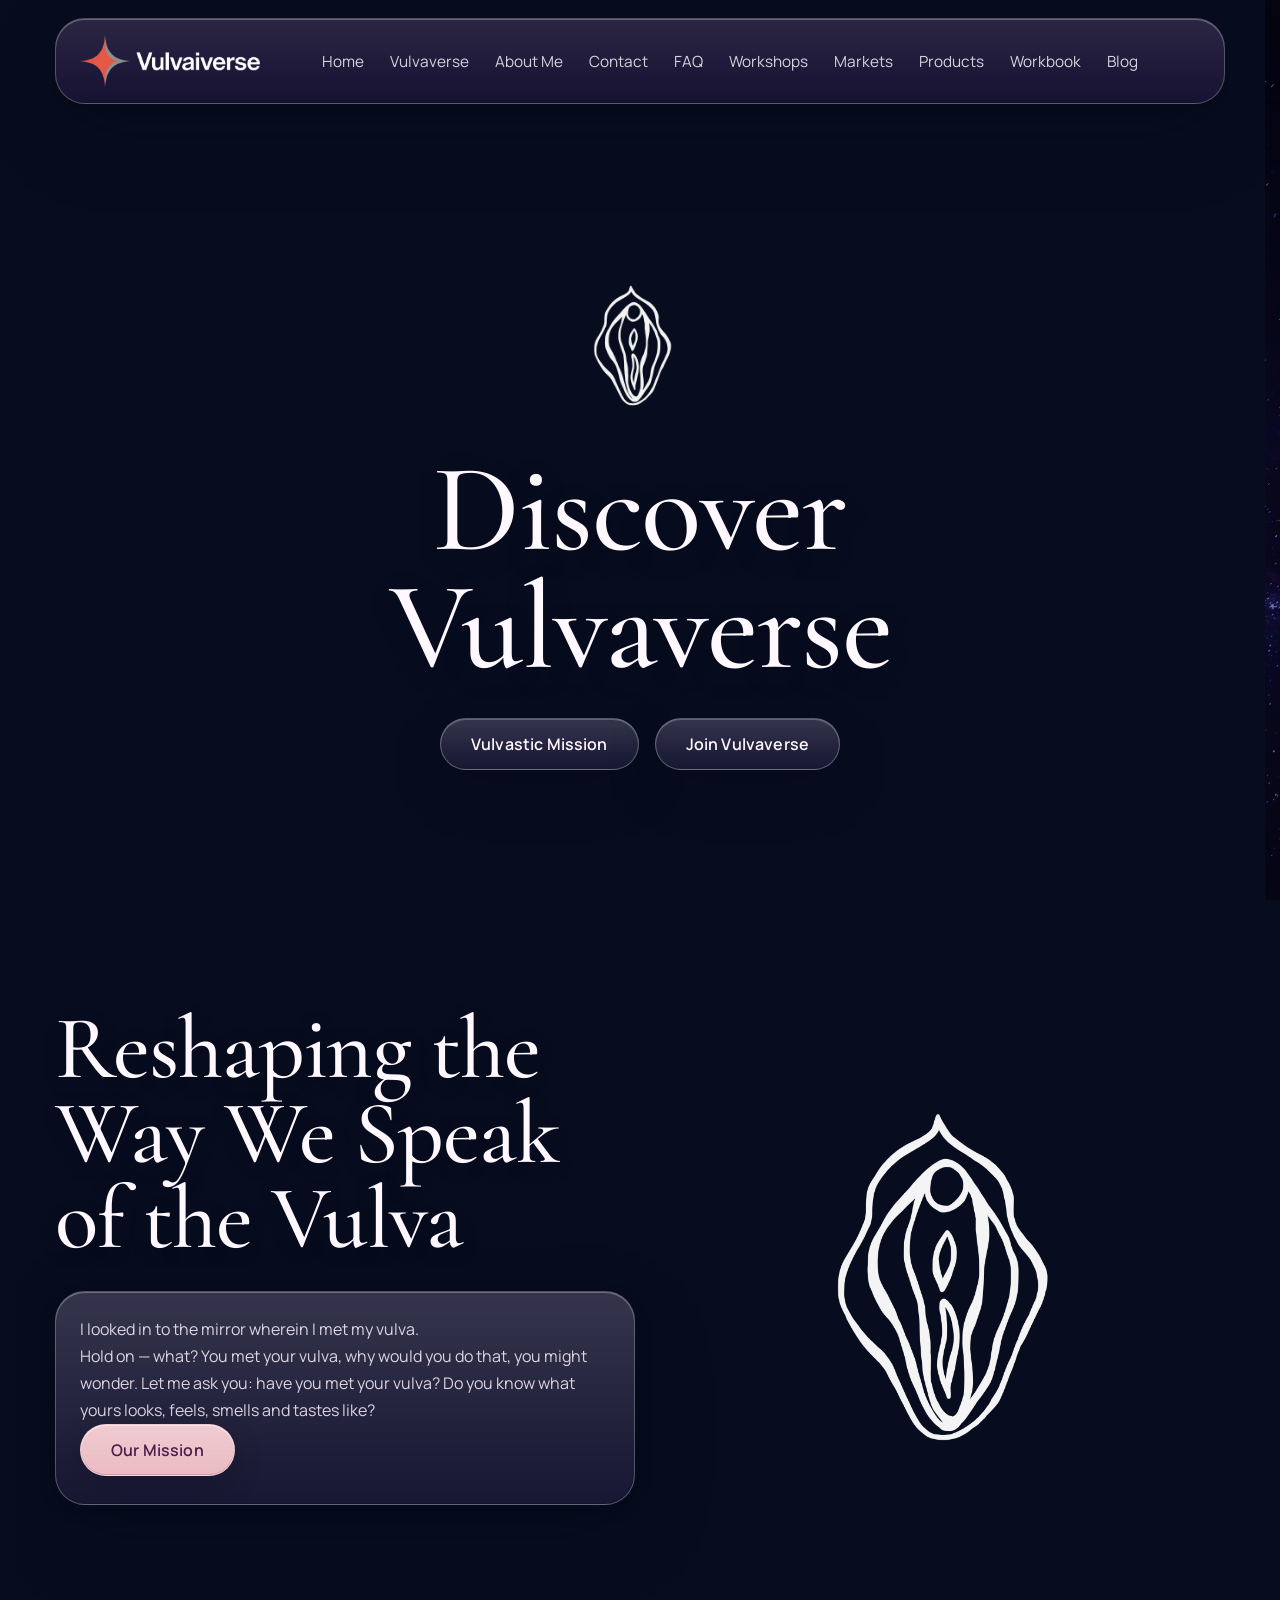
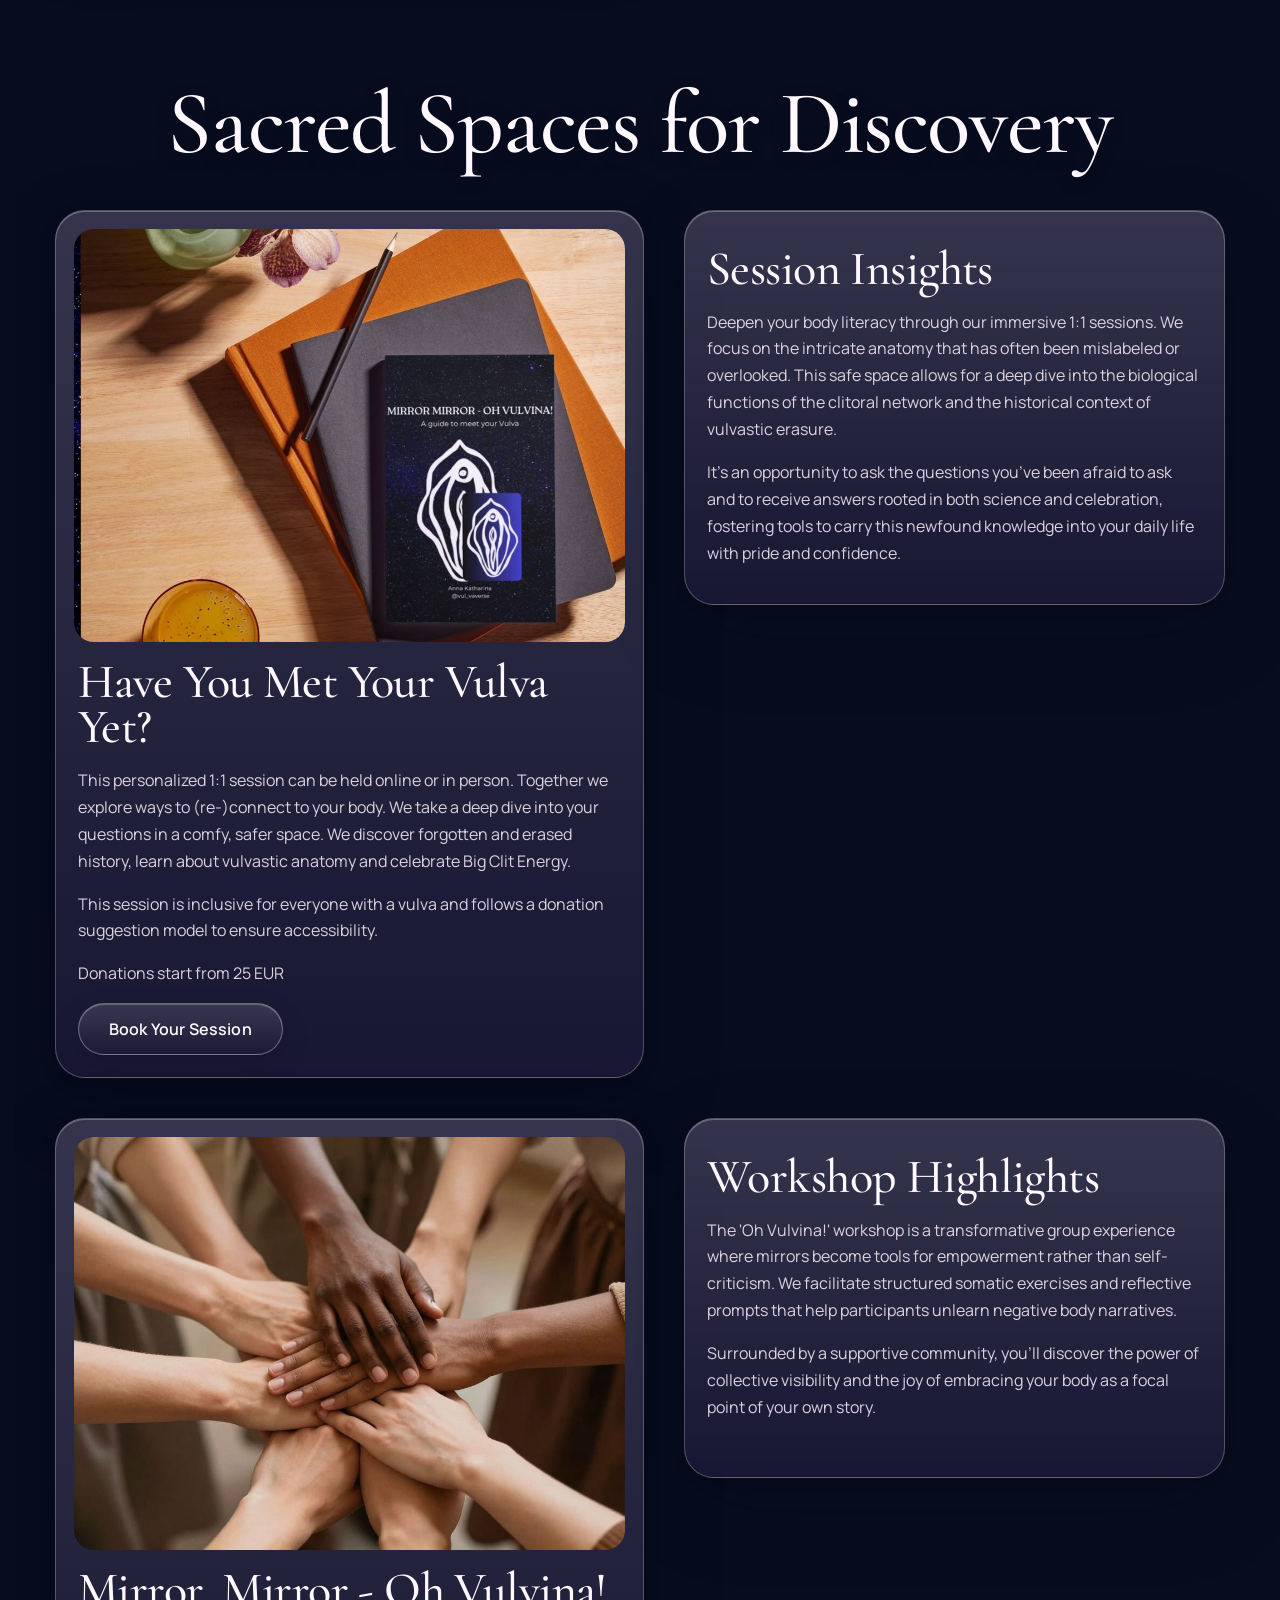
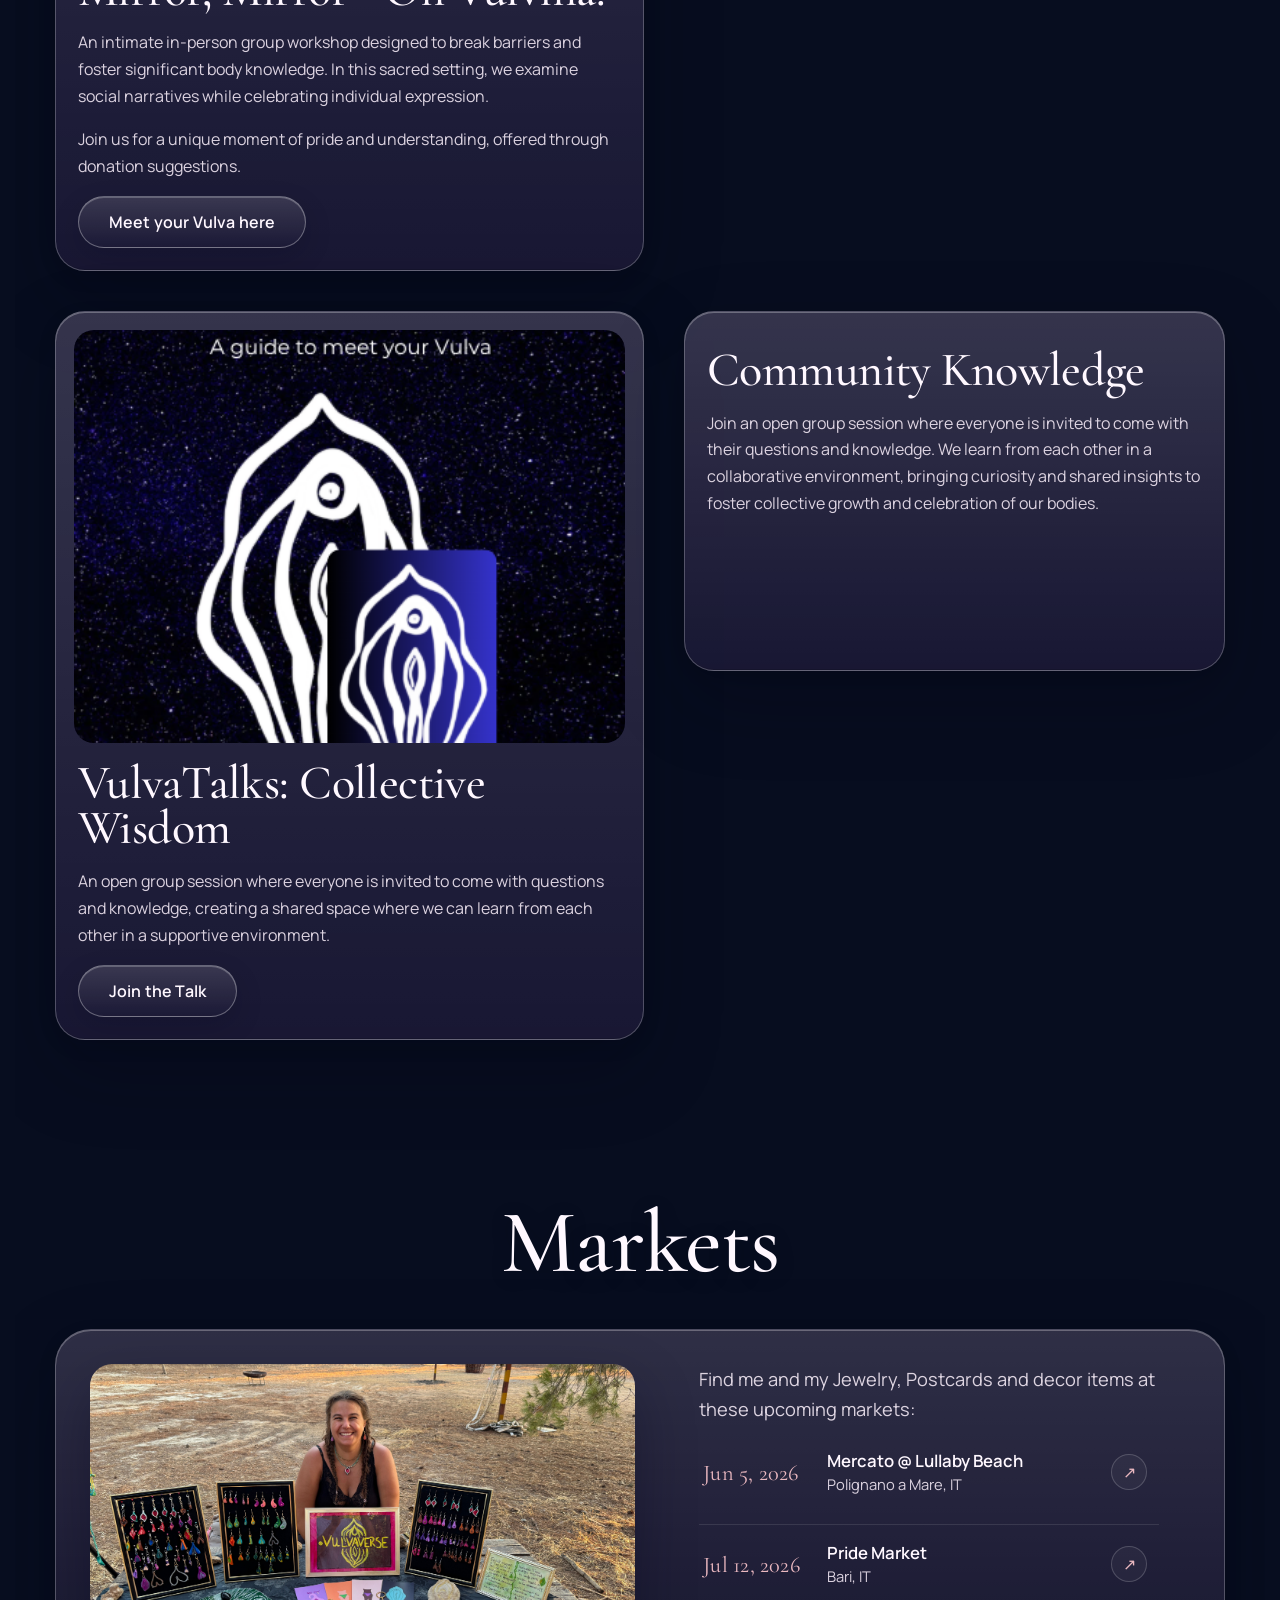
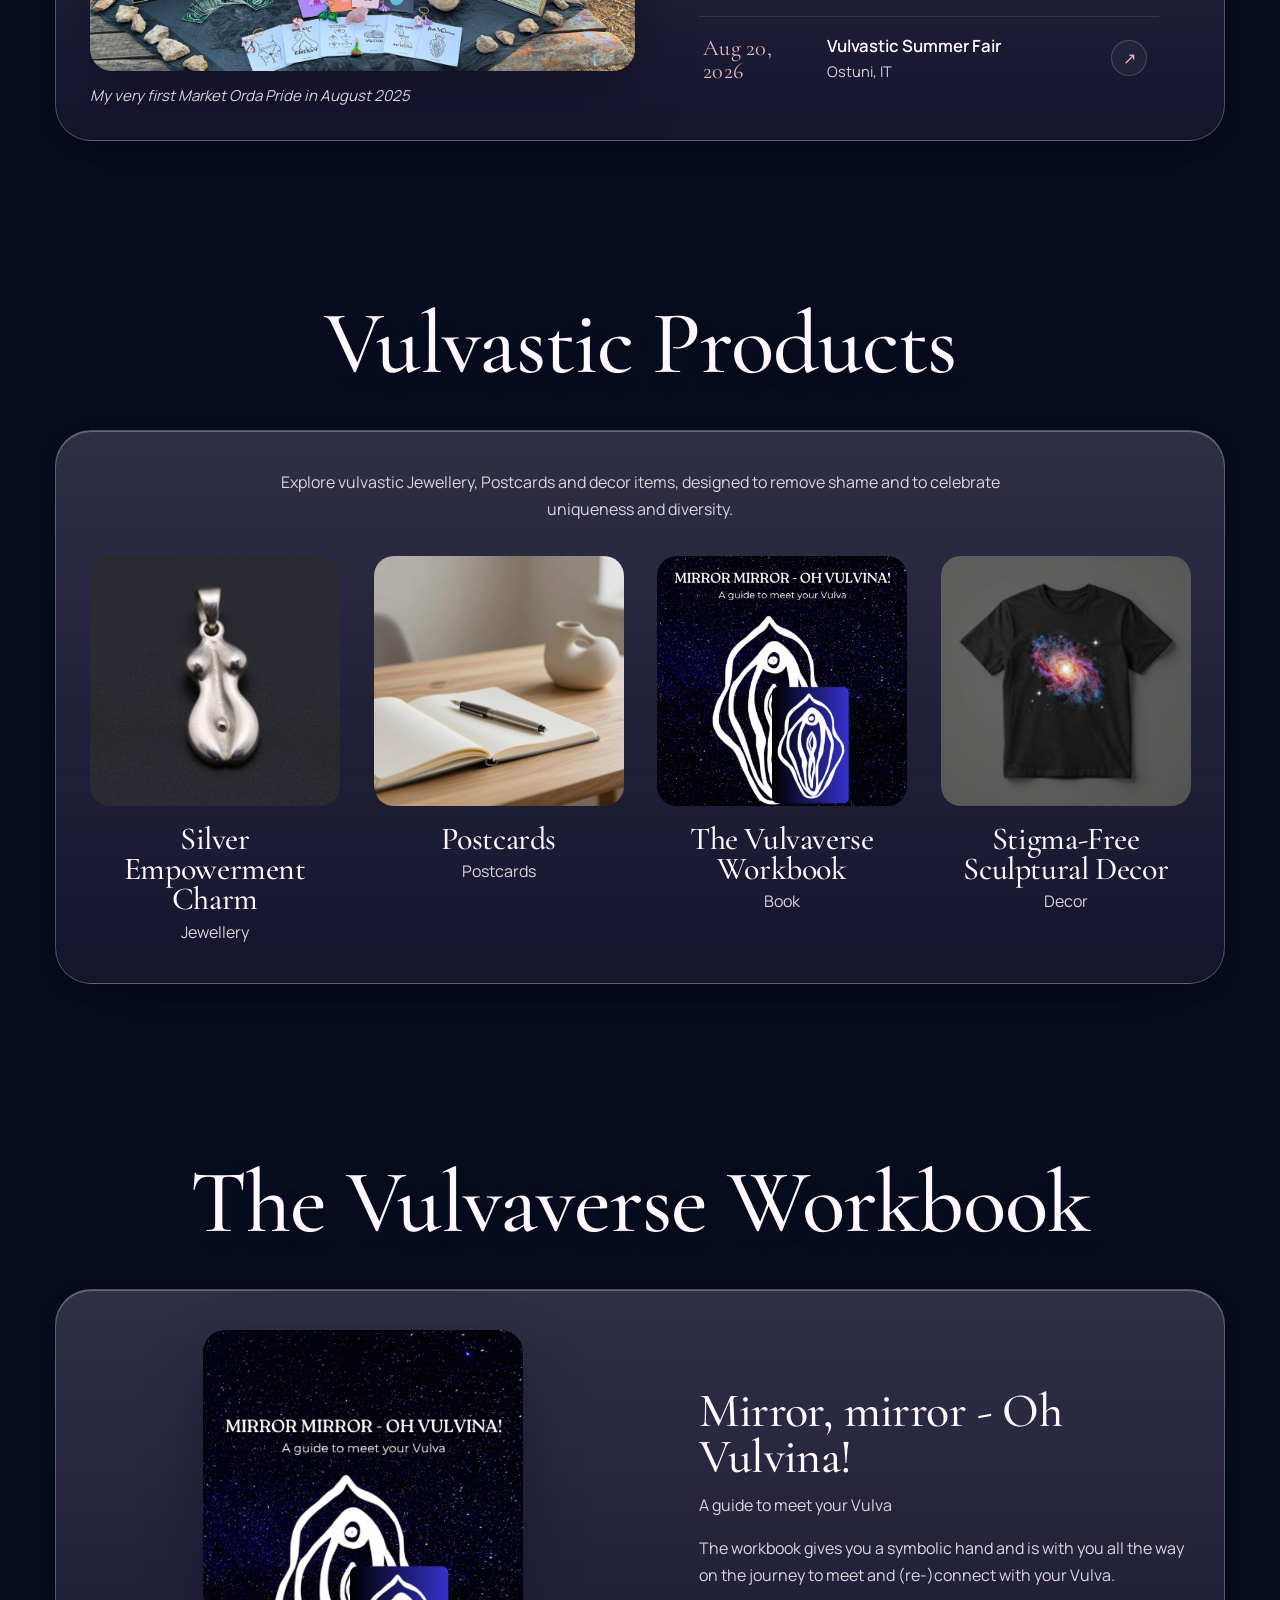
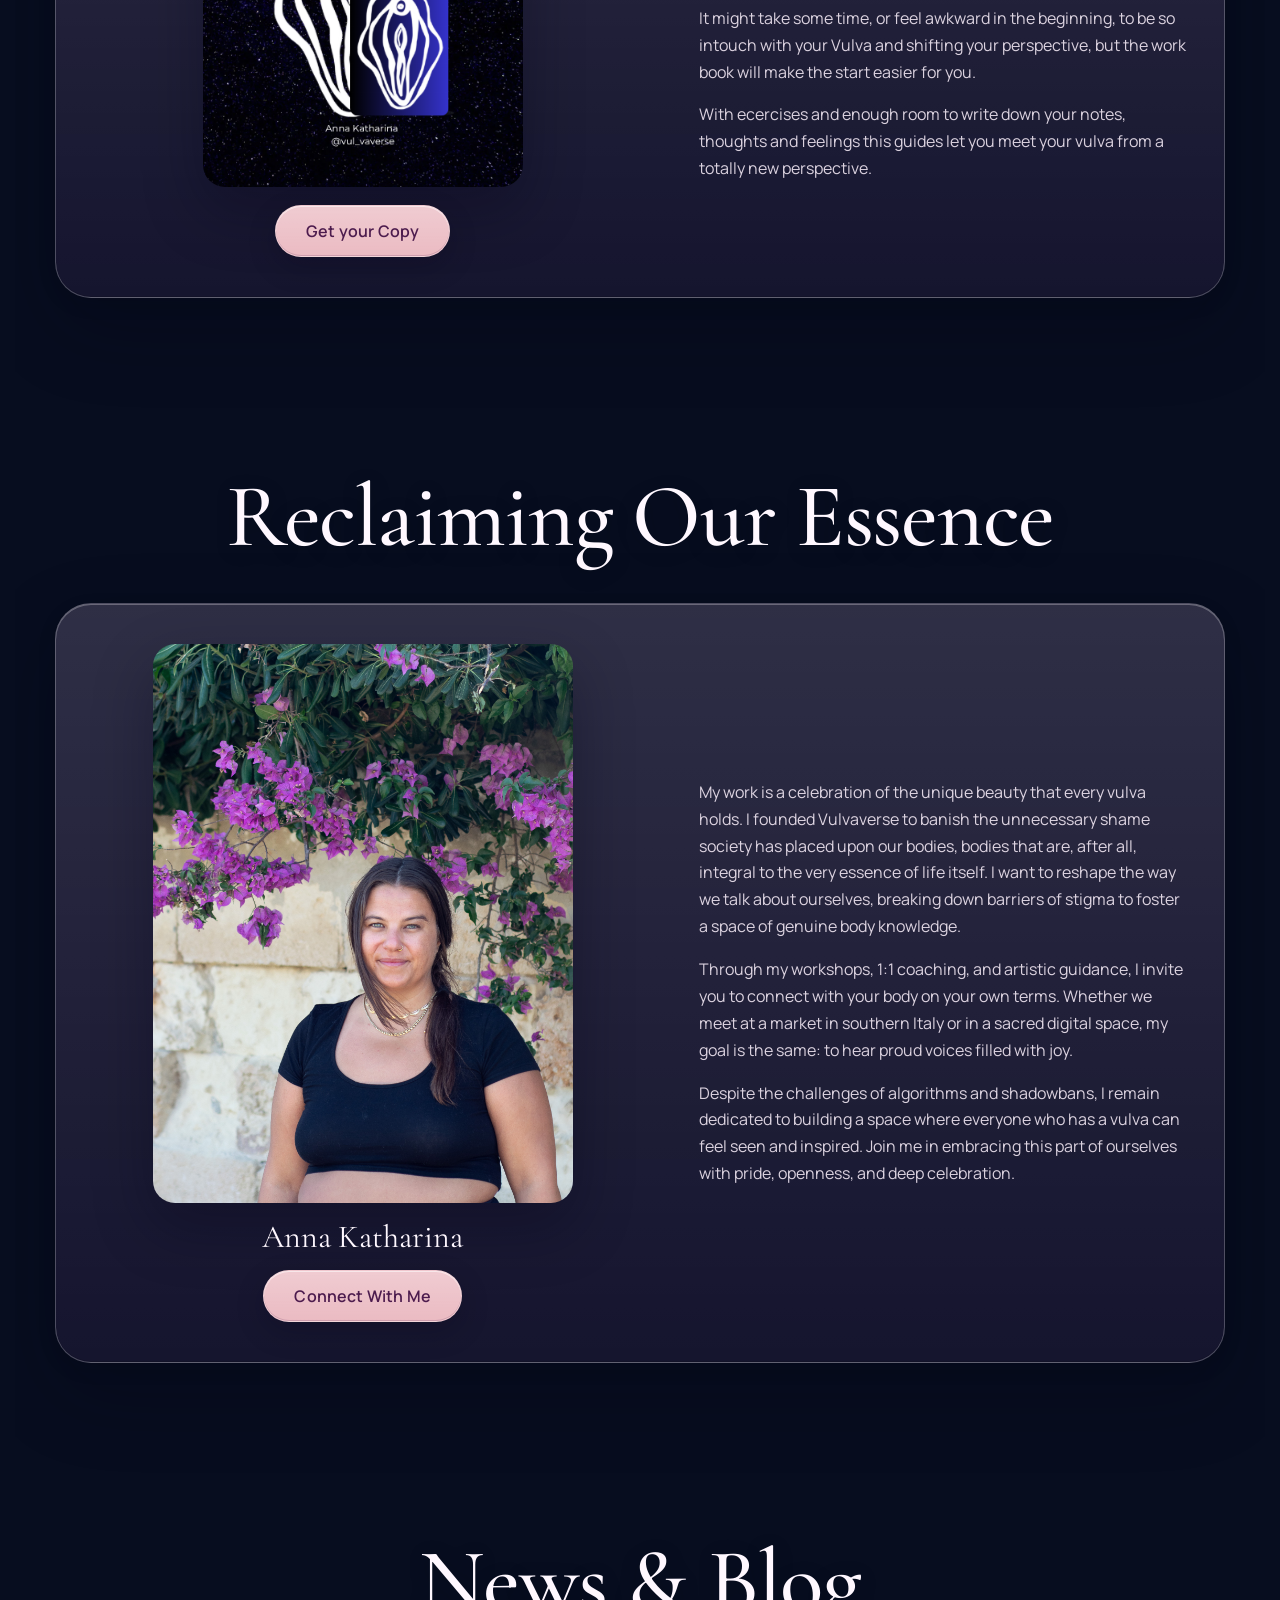
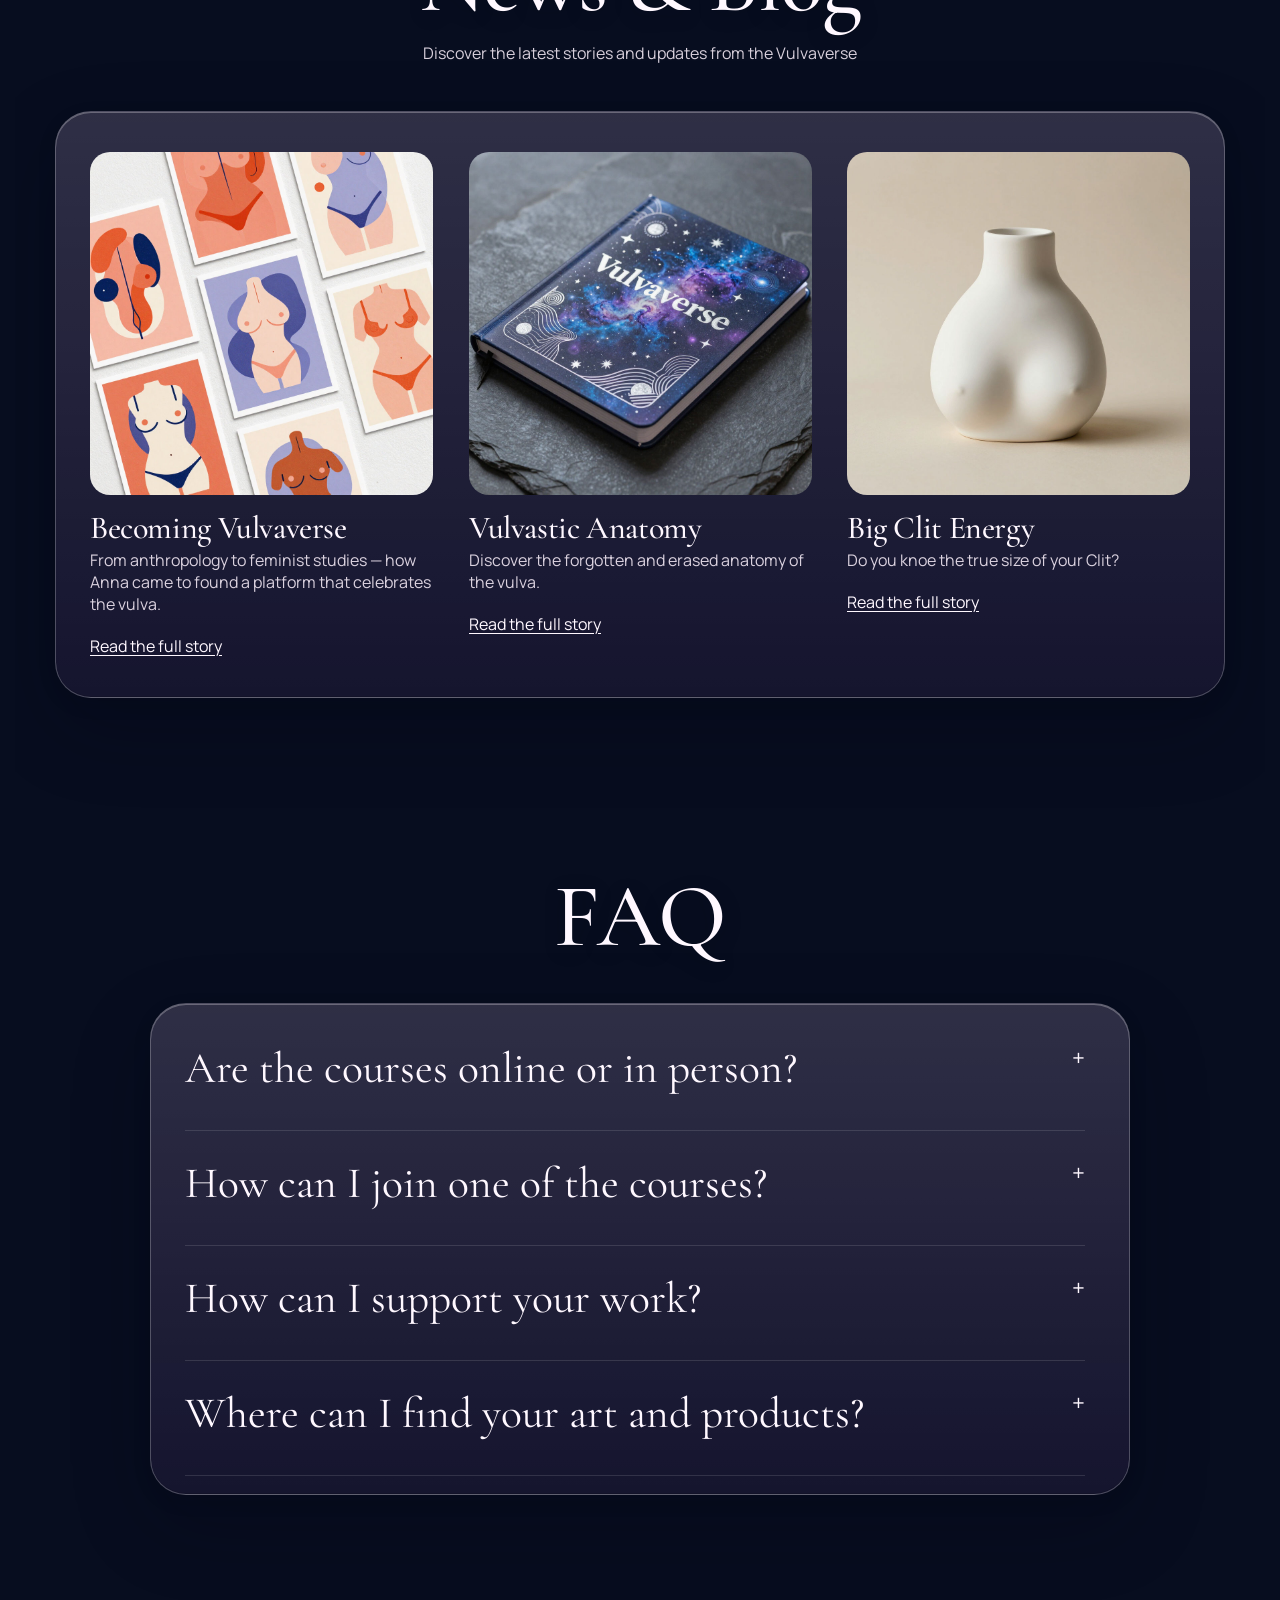
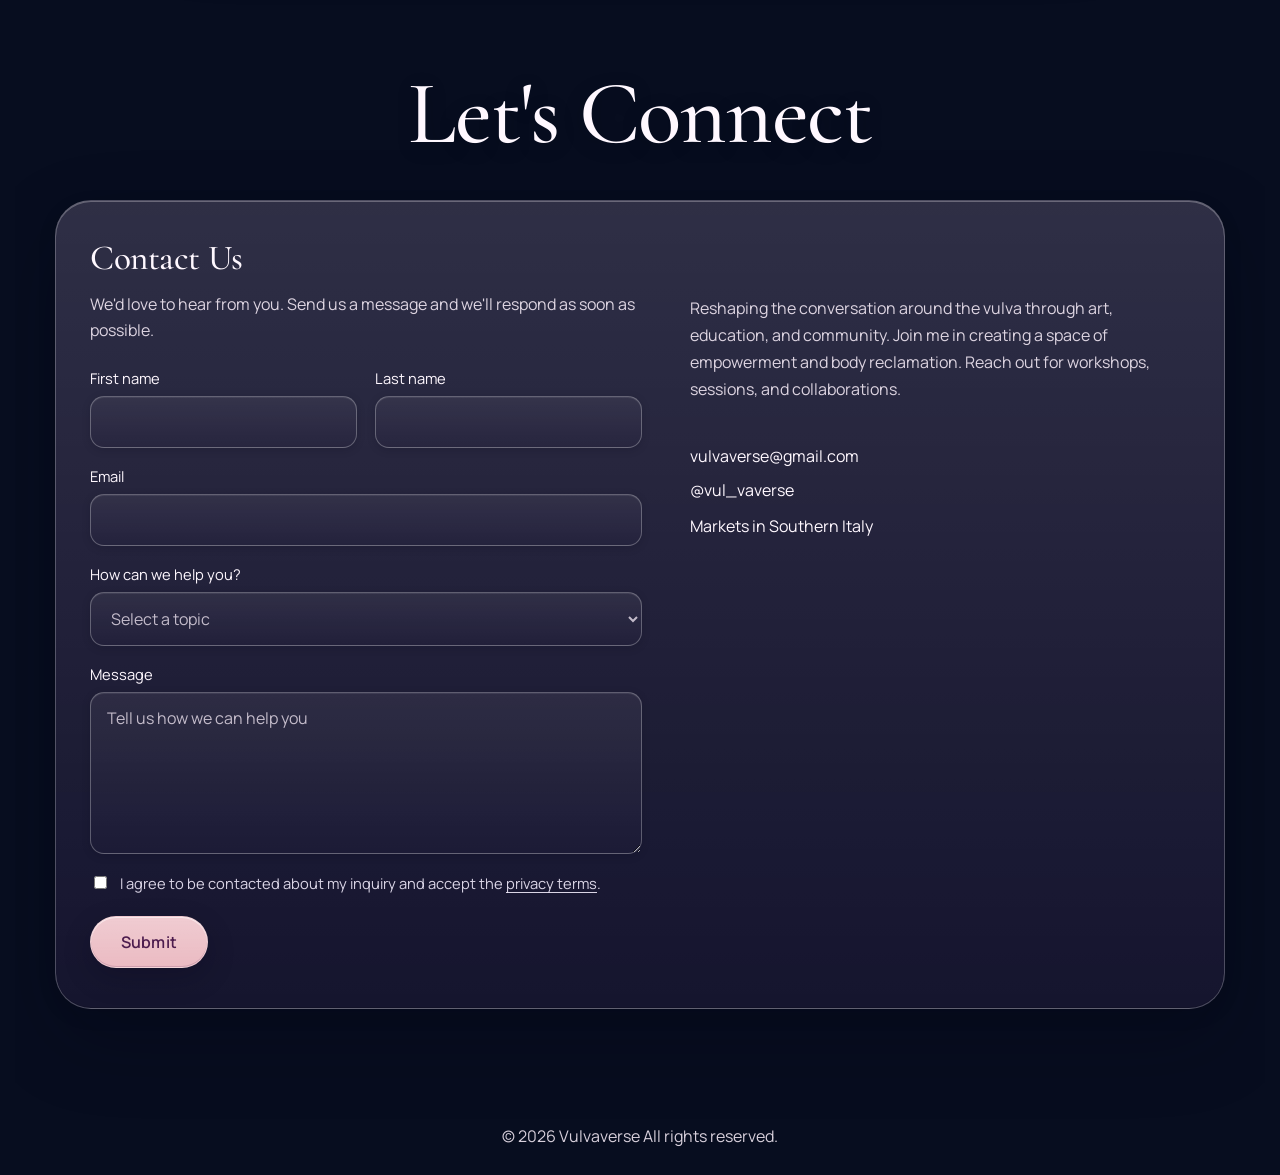
==== commit 152966a7: "Tint Safari chrome to match cosmic background (no more black letterbox)" ====
--- a/index.html
+++ b/index.html
@@ -2,7 +2,9 @@
 <html lang="en">
   <head>
     <meta charset="UTF-8" />
-    <meta name="viewport" content="width=device-width, initial-scale=1.0" />
+    <meta name="viewport" content="width=device-width, initial-scale=1.0, viewport-fit=cover" />
+    <meta name="theme-color" content="#070d1f" />
+    <meta name="apple-mobile-web-app-status-bar-style" content="black-translucent" />
     <title>Home | My Site</title>
     <meta
       name="description"
--- a/styles.css
+++ b/styles.css
@@ -47,6 +47,7 @@
   scroll-behavior: smooth;
   scrollbar-gutter: stable both-edges;
   --header-offset: 0px;
+  background: #070d1f;
 }
 
 html.page-scroll-locked,
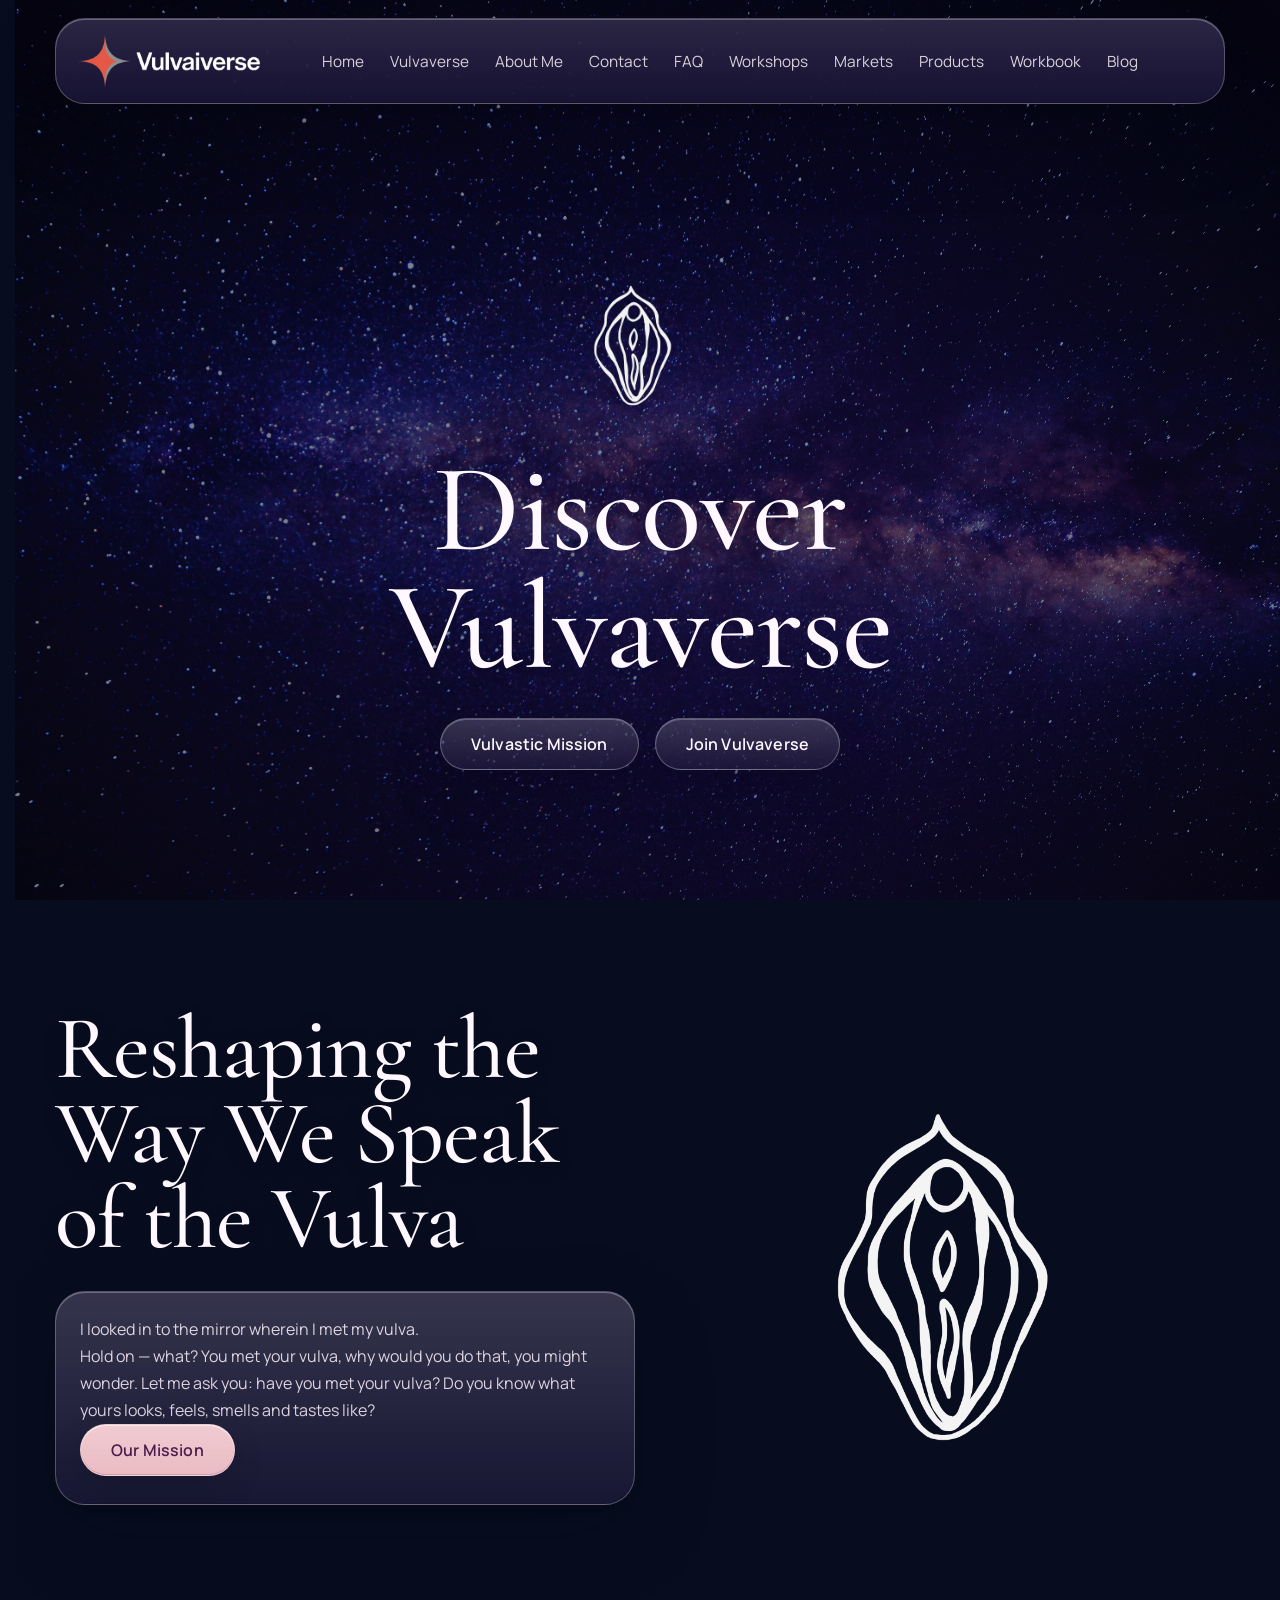
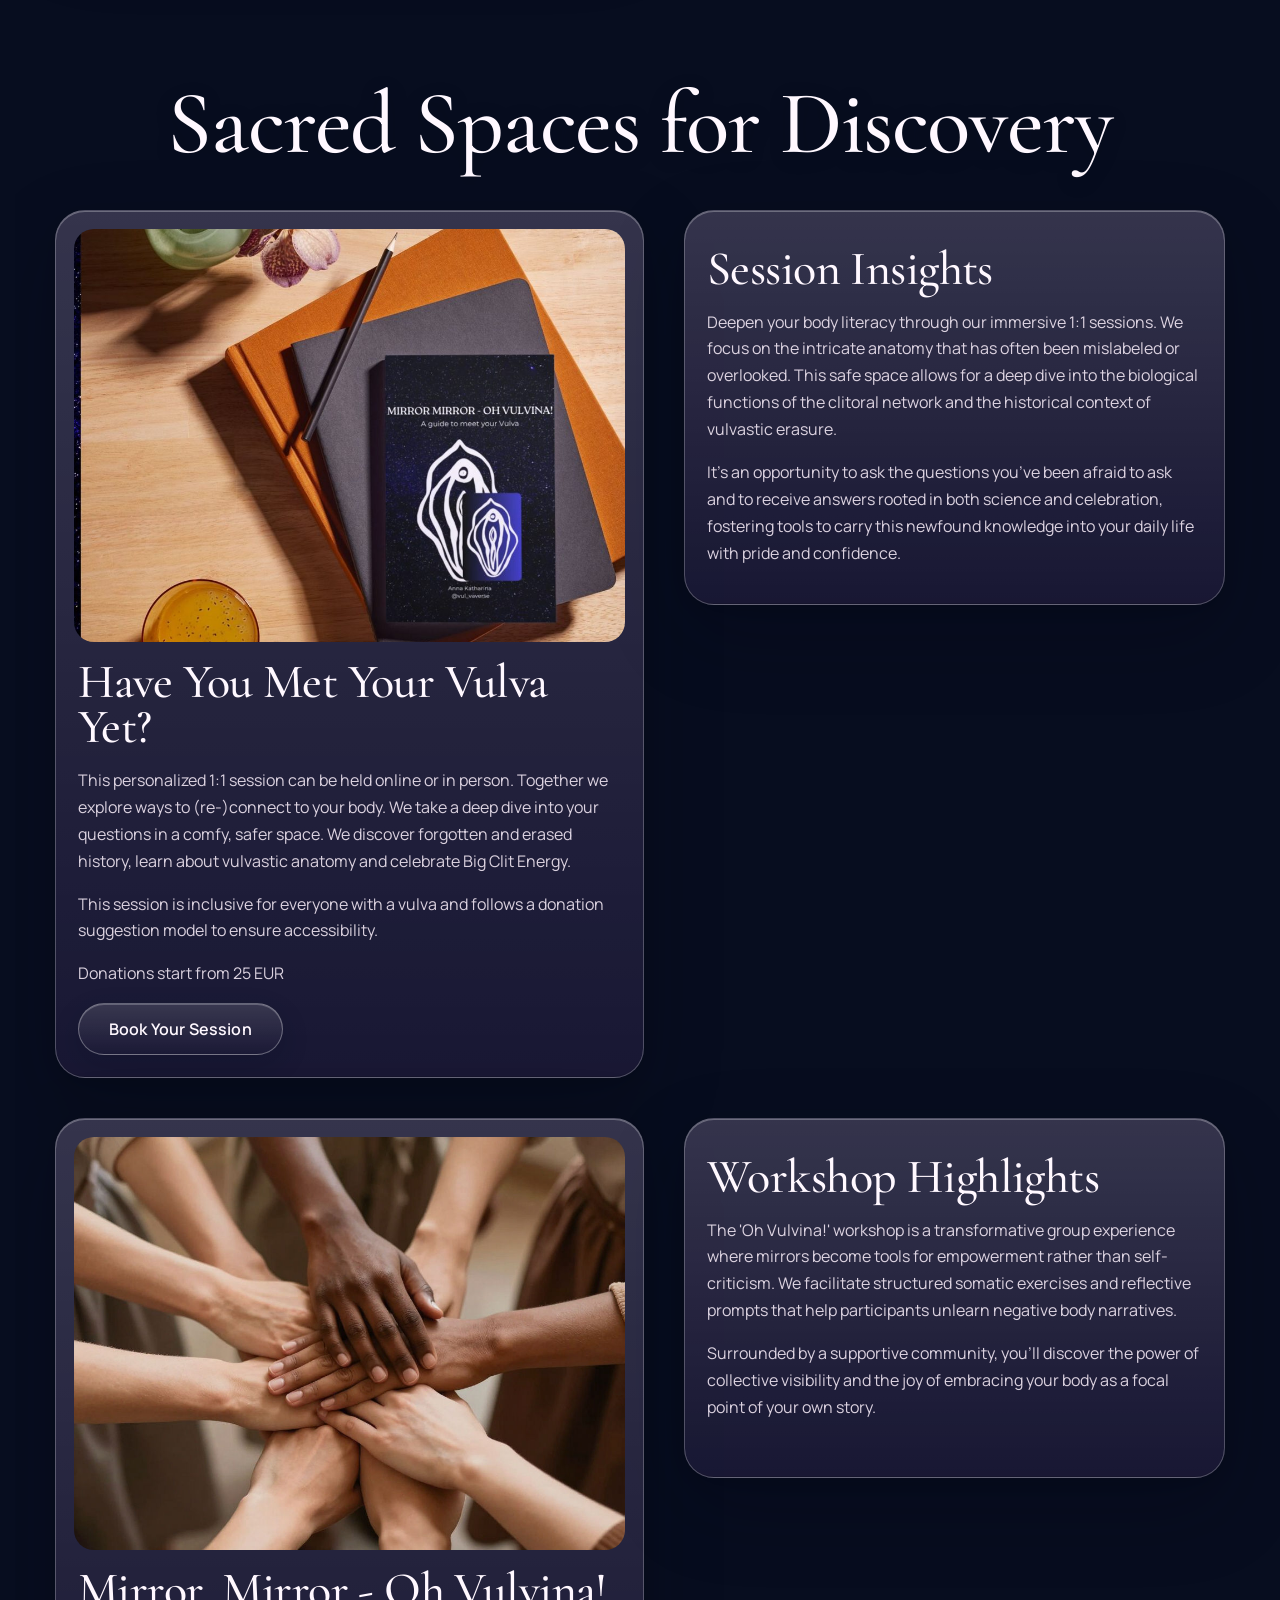
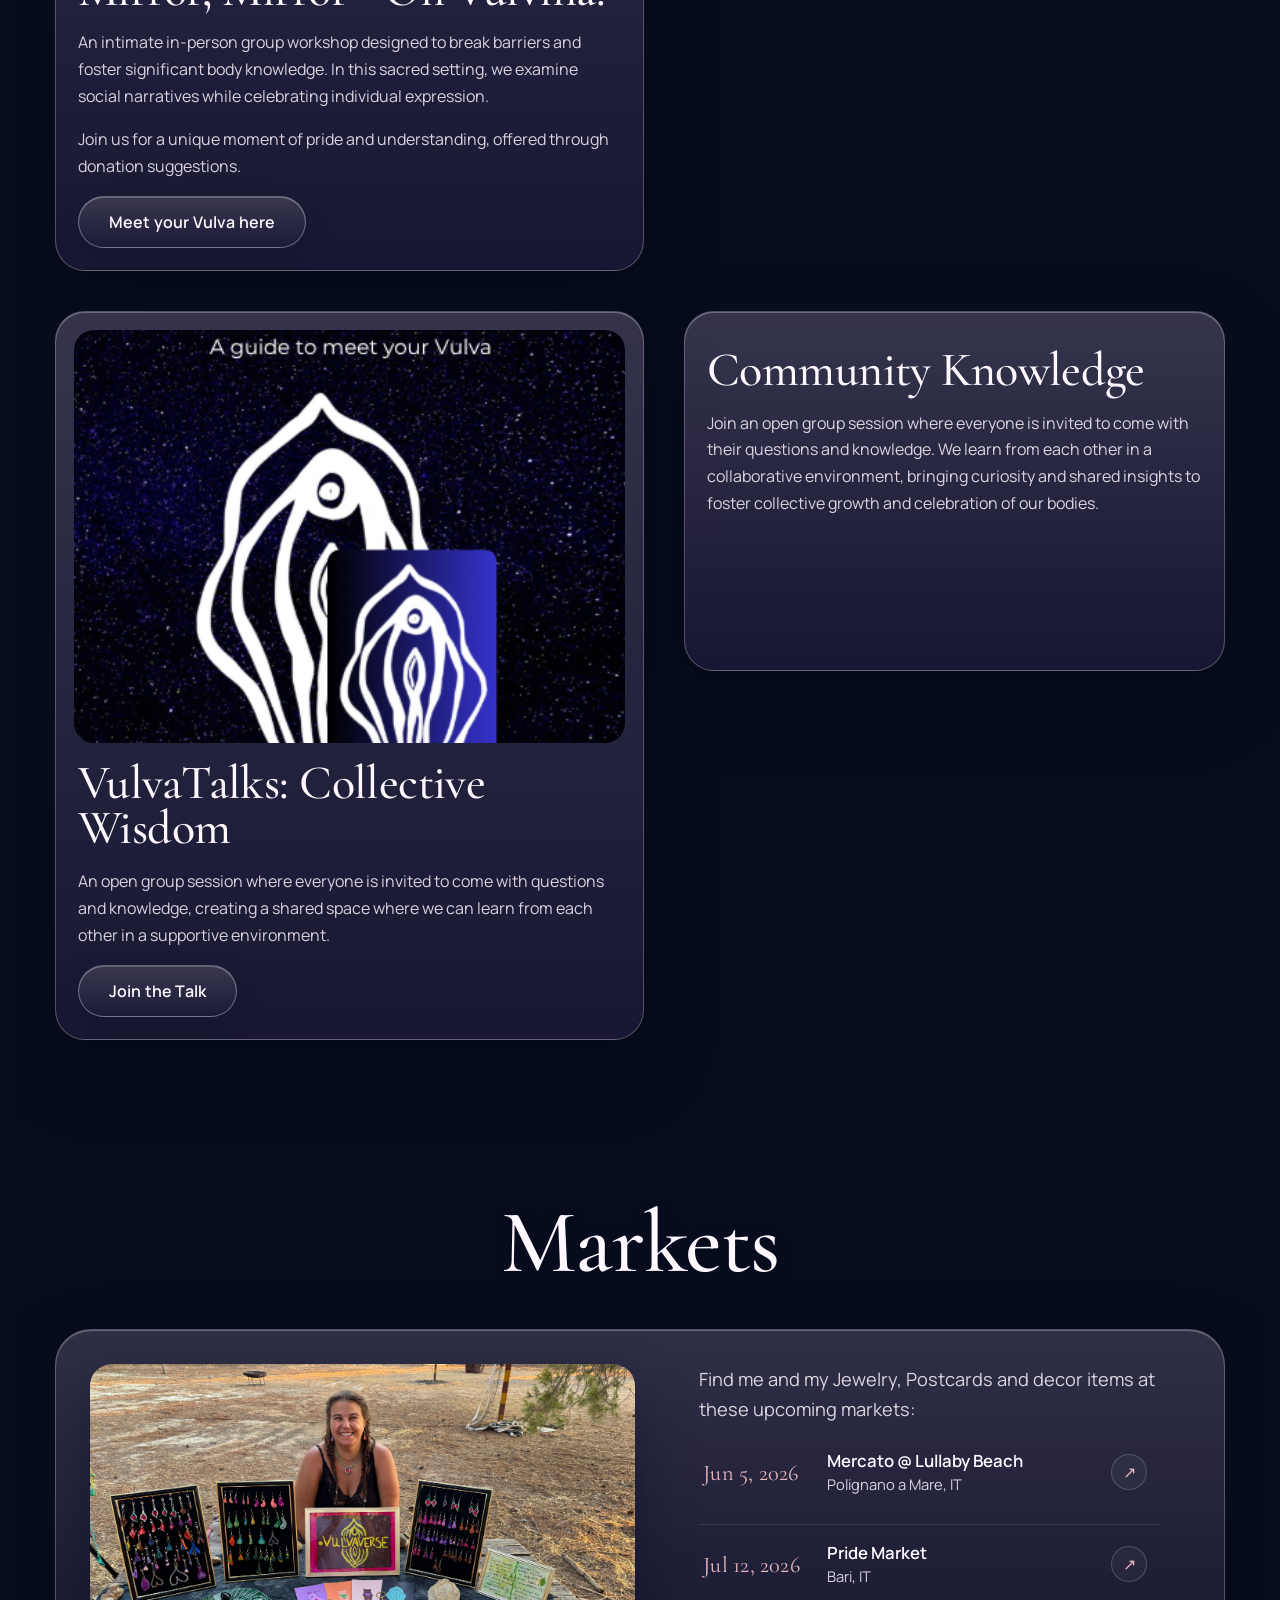
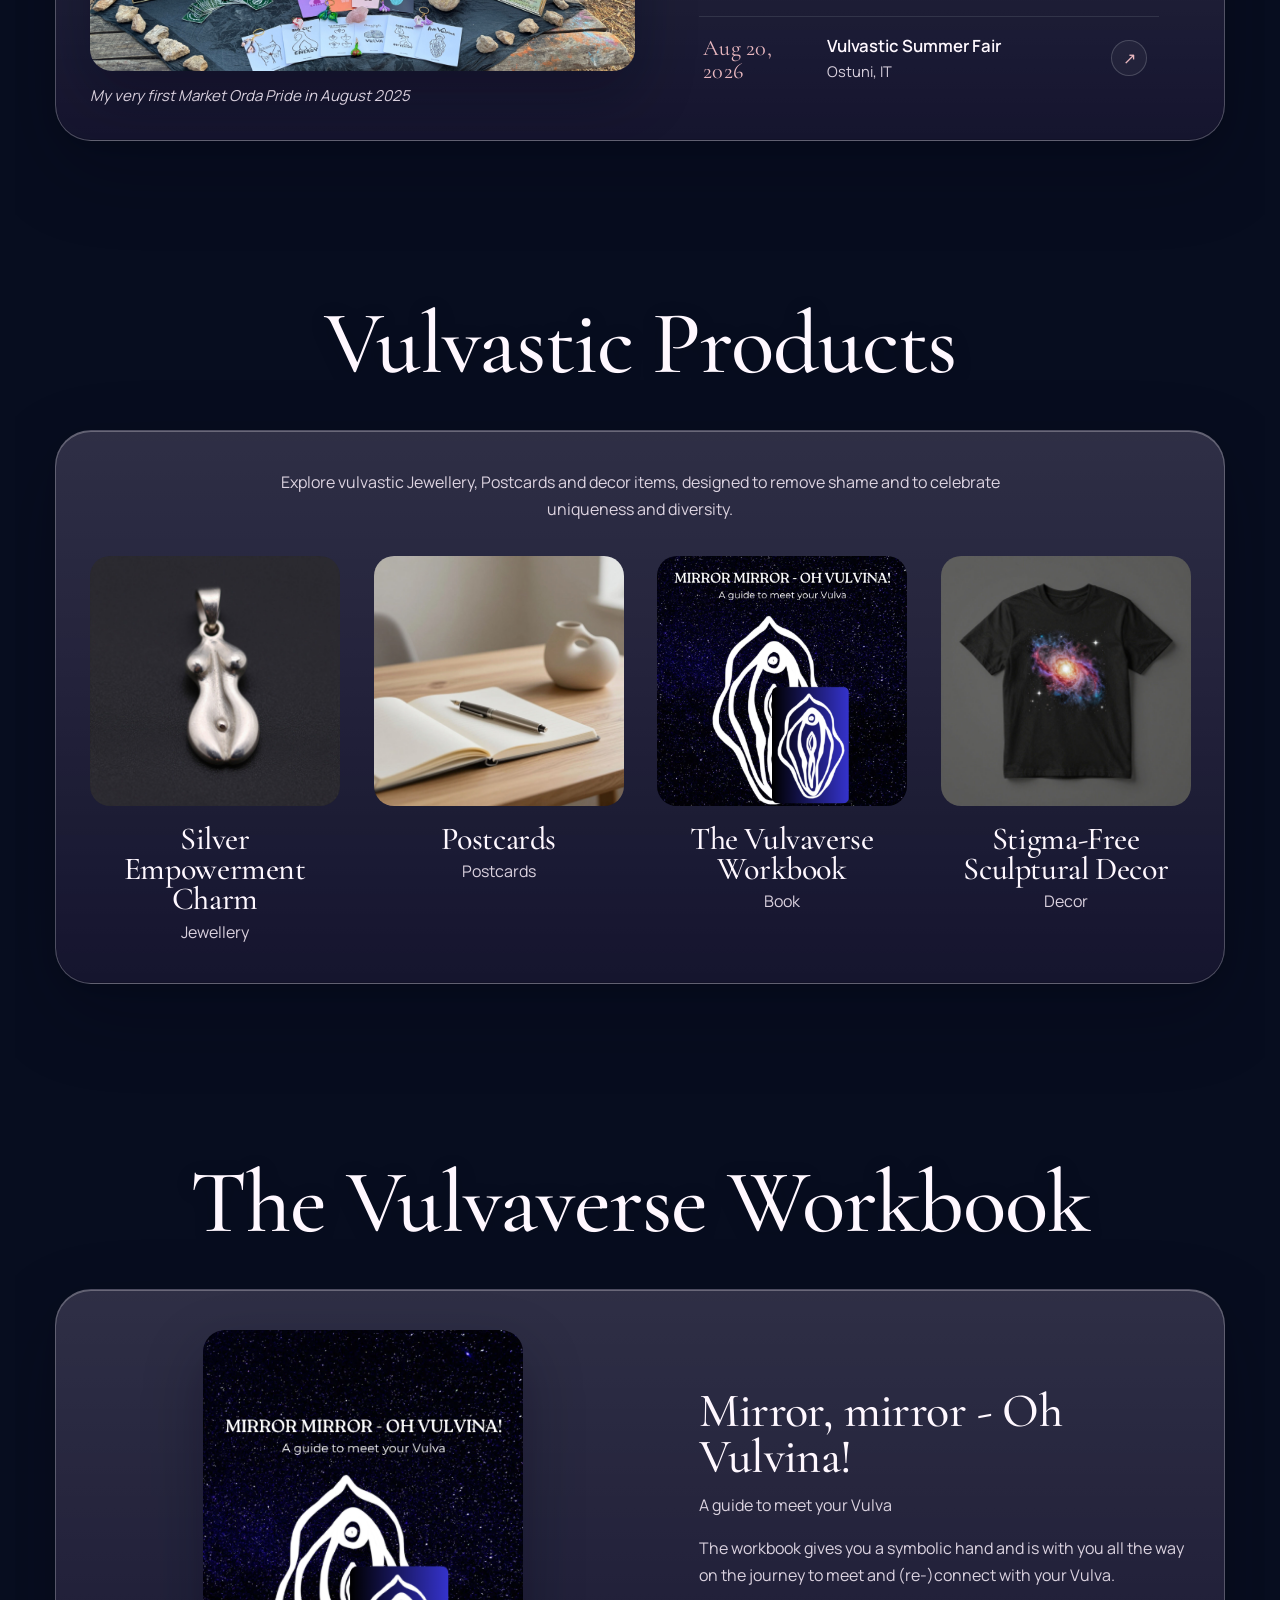
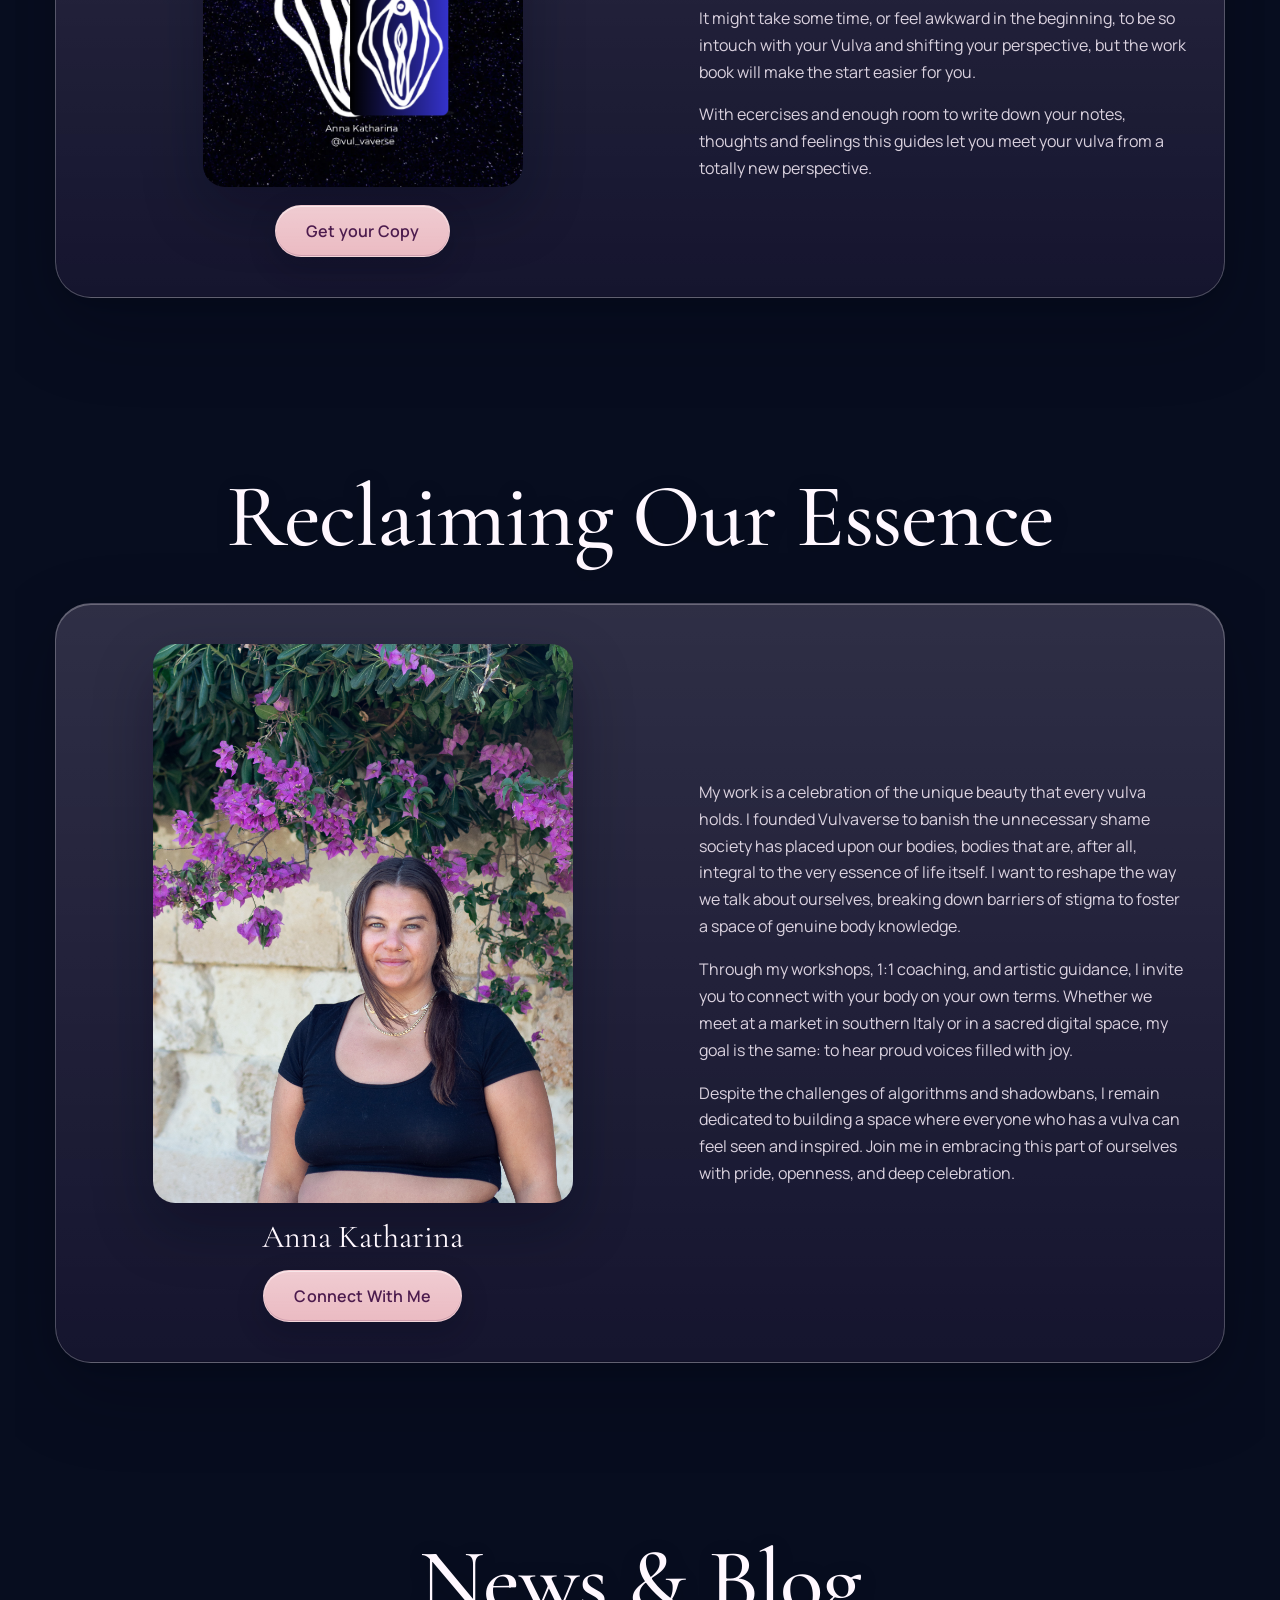
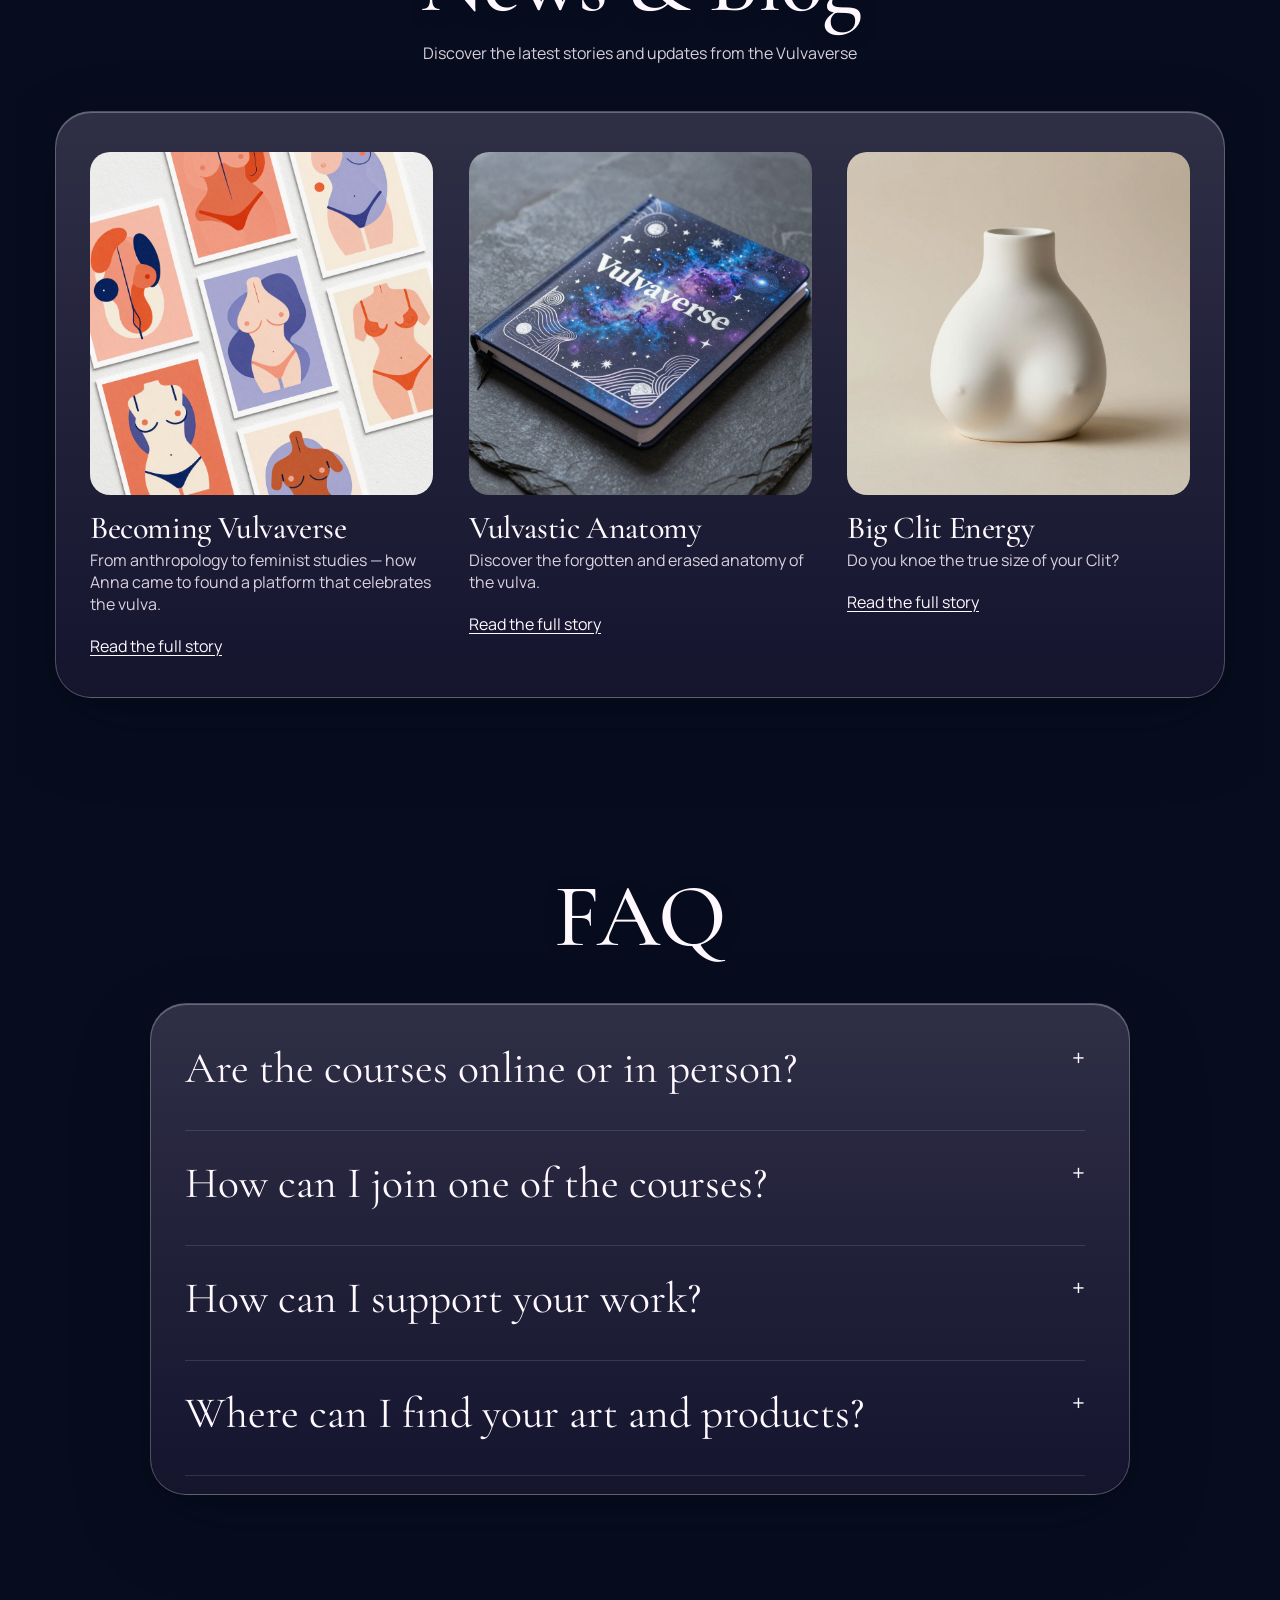
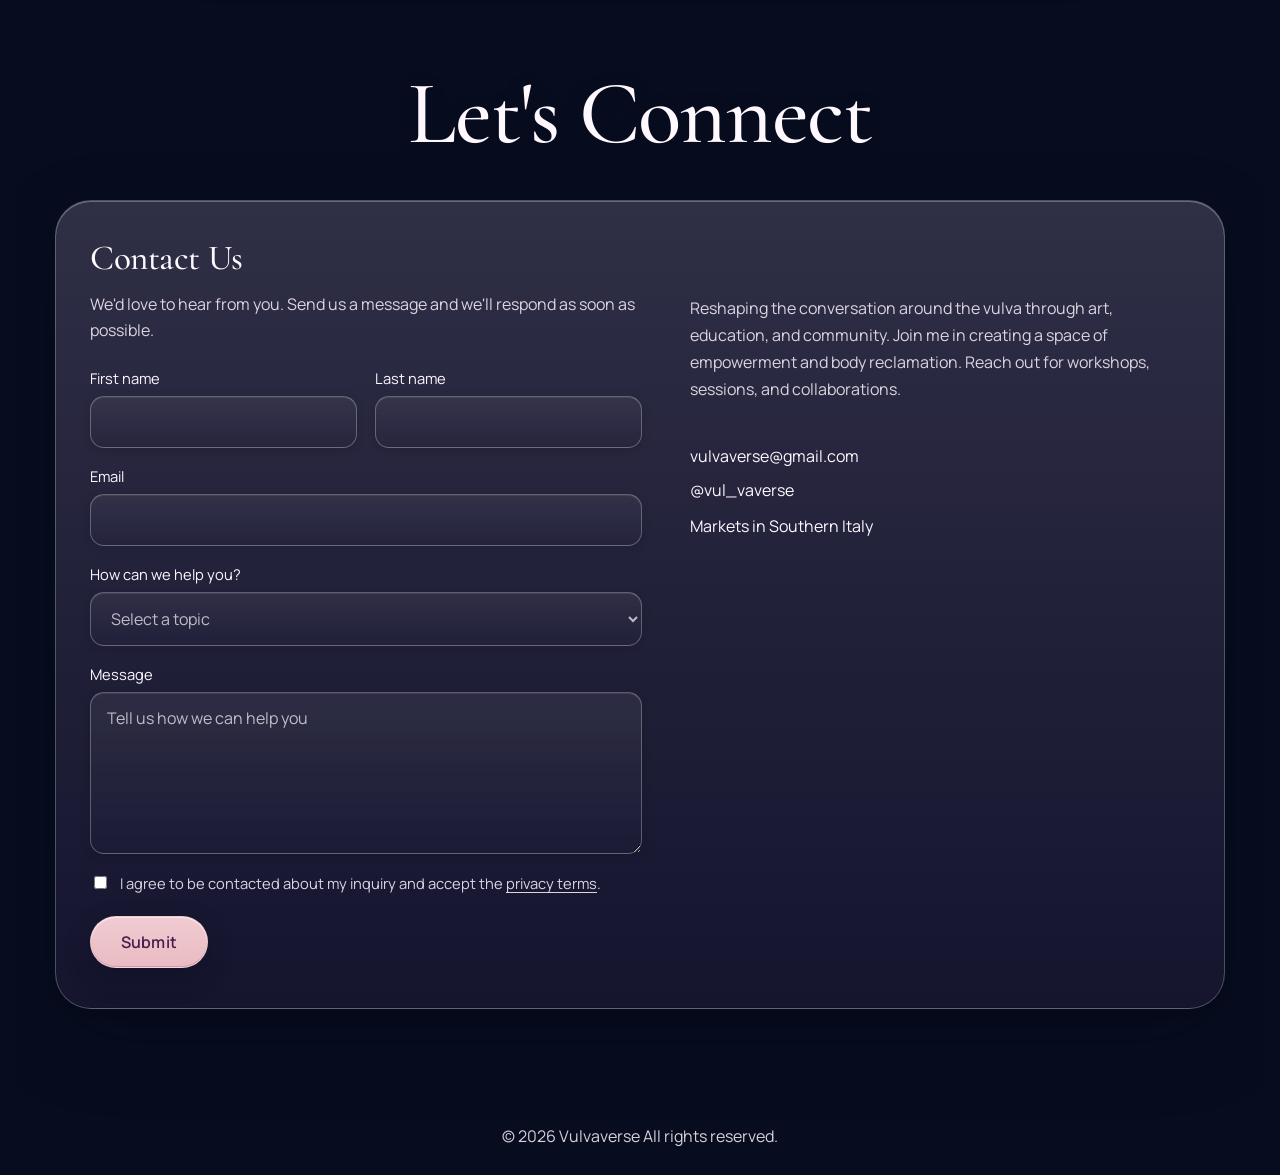
==== commit f95b93e8: "Fix galaxy bottom gap on mobile Safari with lvh sizing; bump CSS cache version" ====
--- a/index.html
+++ b/index.html
@@ -21,7 +21,7 @@
       href="https://fonts.googleapis.com/css2?family=Bagel+Fat+One&family=Cormorant+Garamond:wght@400;500;600;700&family=Manrope:wght@400;500;600;700&display=swap"
       rel="stylesheet"
     />
-    <link rel="stylesheet" href="styles.css?v=20260528-luxe53" />
+    <link rel="stylesheet" href="styles.css?v=20260529-bg01" />
   </head>
   <body>
     <div class="site-background" aria-hidden="true"></div>
--- a/styles.css
+++ b/styles.css
@@ -47,7 +47,12 @@
   scroll-behavior: smooth;
   scrollbar-gutter: stable both-edges;
   --header-offset: 0px;
-  background: #070d1f;
+  /* No background here on purpose: in Safari/WebKit, a background on
+     <html> paints over a position:fixed element that has a negative
+     z-index, which would hide the .site-background galaxy. The body
+     background below is the fallback color; the galaxy (fixed, inset:0,
+     viewport-fit=cover) covers the safe areas, and the theme-color meta
+     tints Safari's chrome. */
 }
 
 html.page-scroll-locked,
@@ -1700,8 +1705,16 @@
   }
 
   .site-background {
-    top: -10vh;
-    bottom: -10vh;
+    /* iOS Safari: anchor to the top and size with lvh (the tallest,
+       URL-bar-hidden viewport) so the fixed galaxy always reaches the
+       physical bottom of the screen, even while the bottom URL bar is
+       shown. The old top/bottom:-10vh left an uncovered dark strip at
+       the bottom on mobile because vh + the bottom anchor shift with
+       the dynamic URL bar. */
+    top: 0;
+    bottom: auto;
+    height: 100vh;
+    height: 100lvh;
   }
 }
 
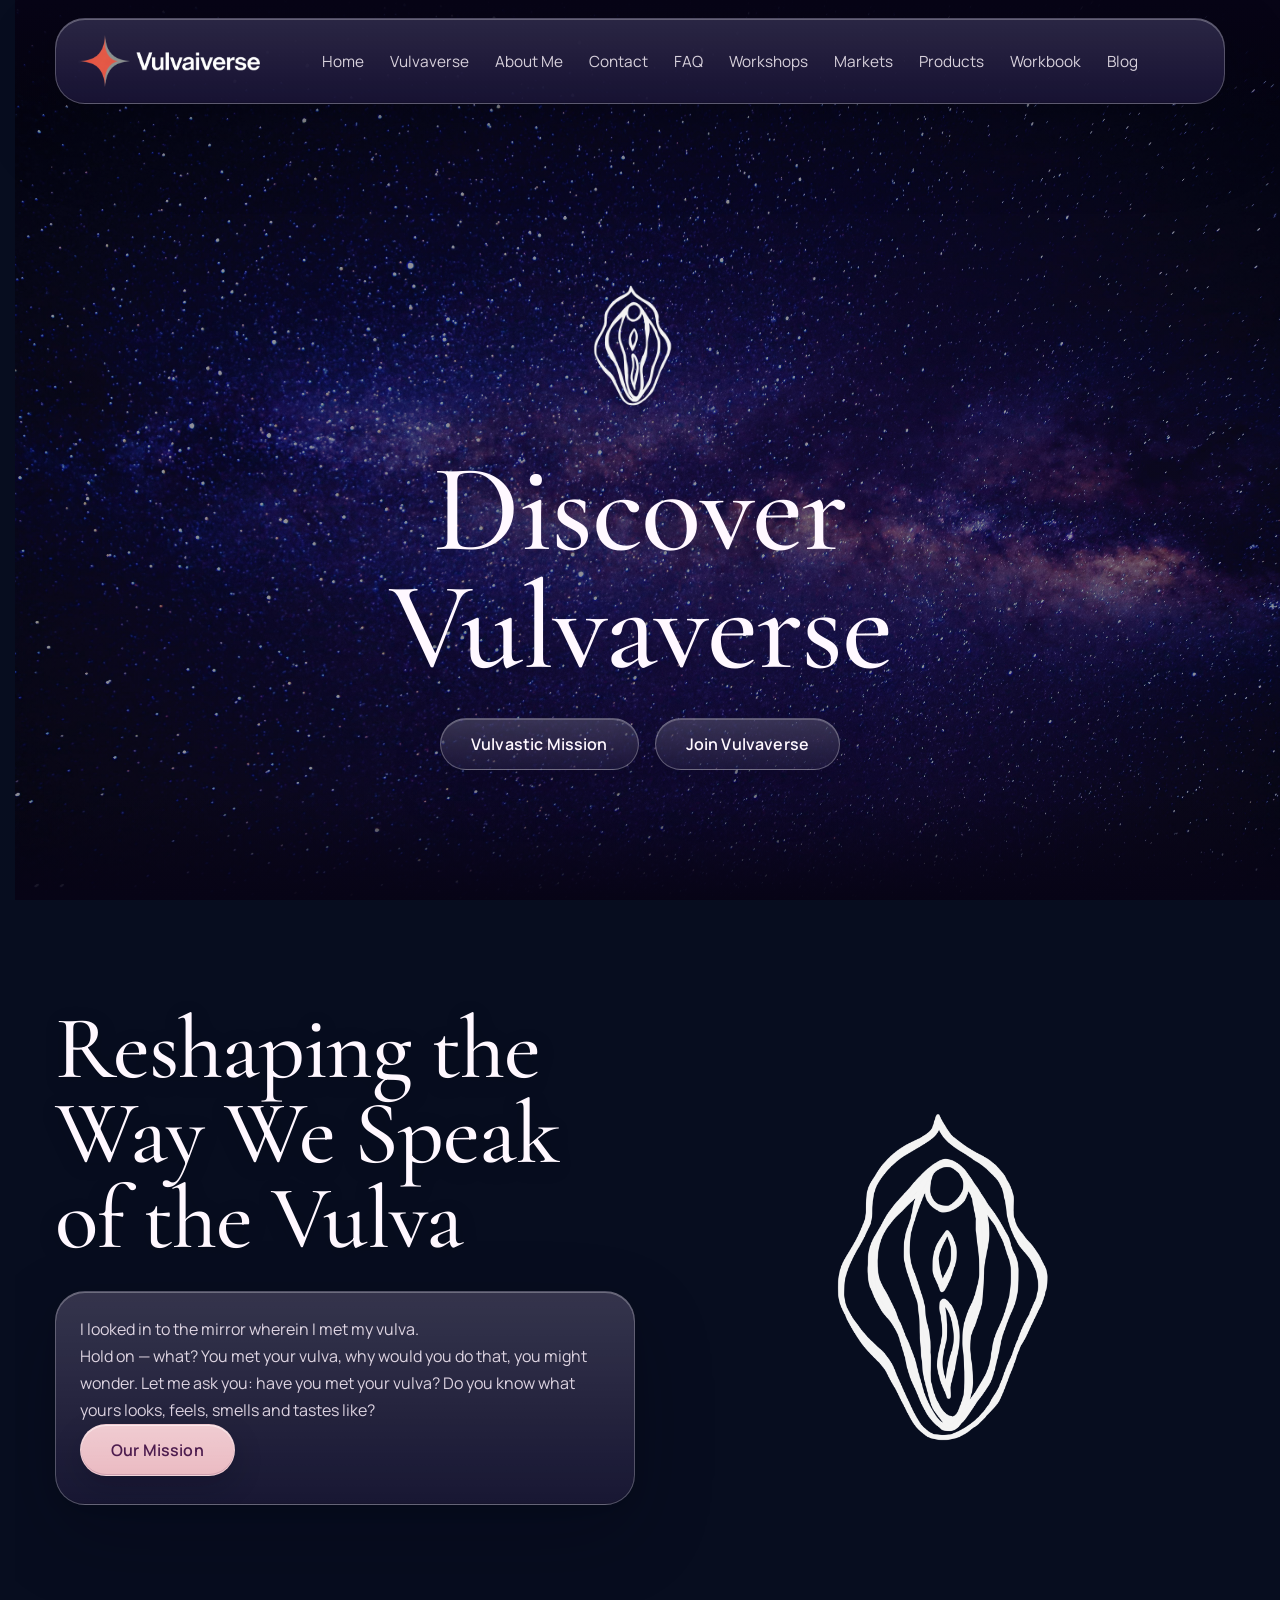
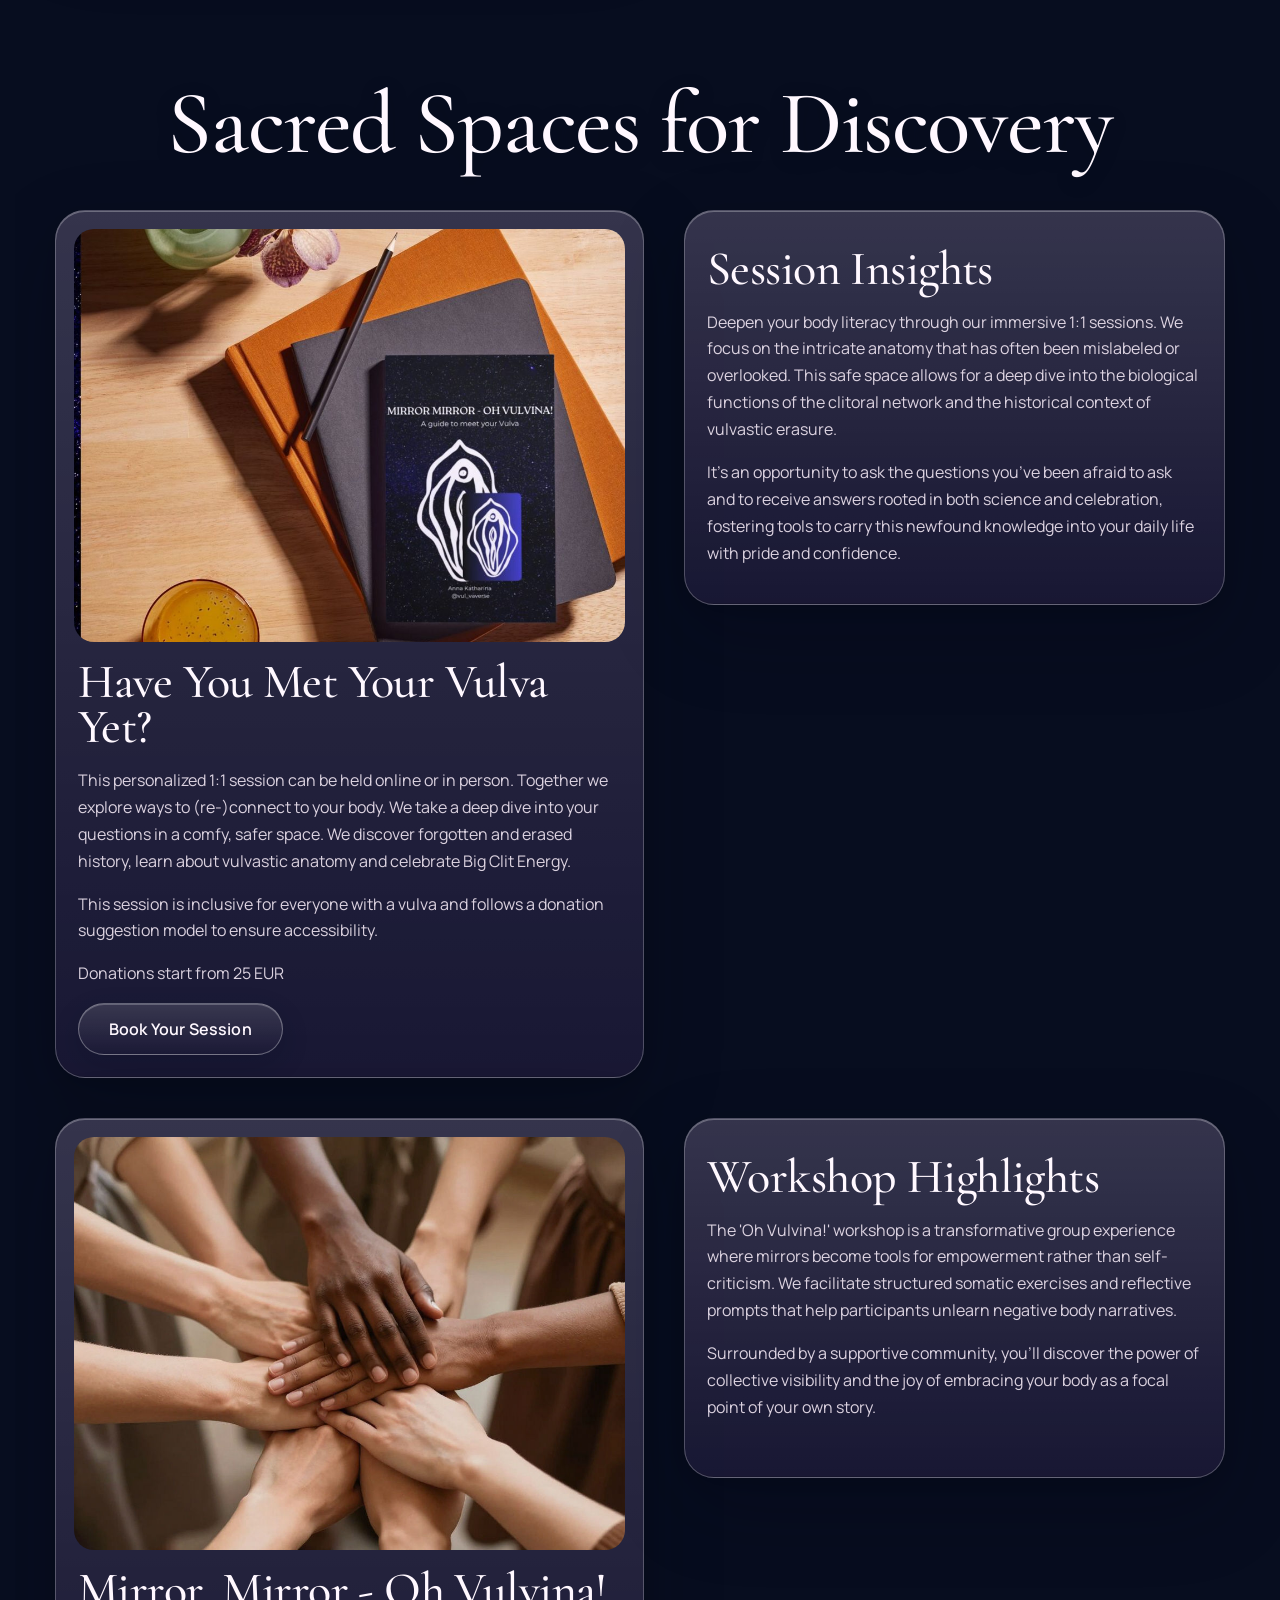
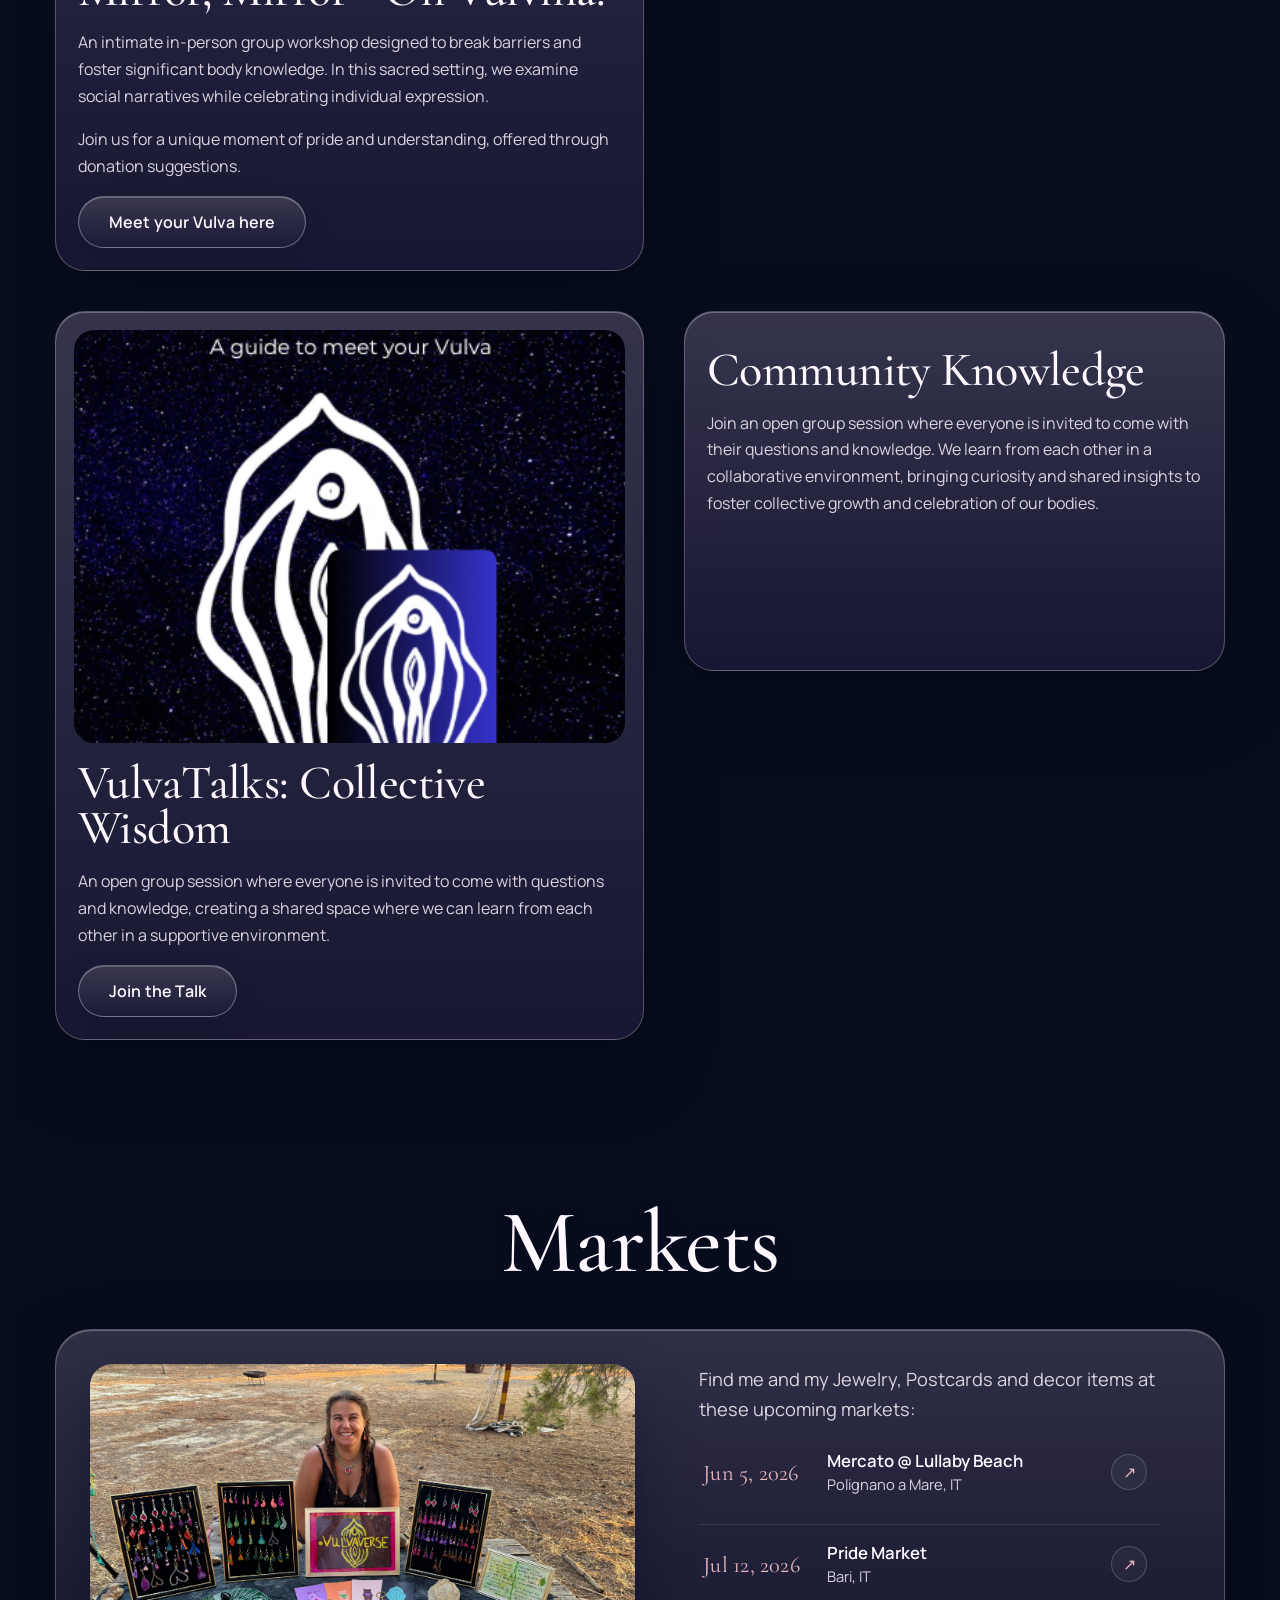
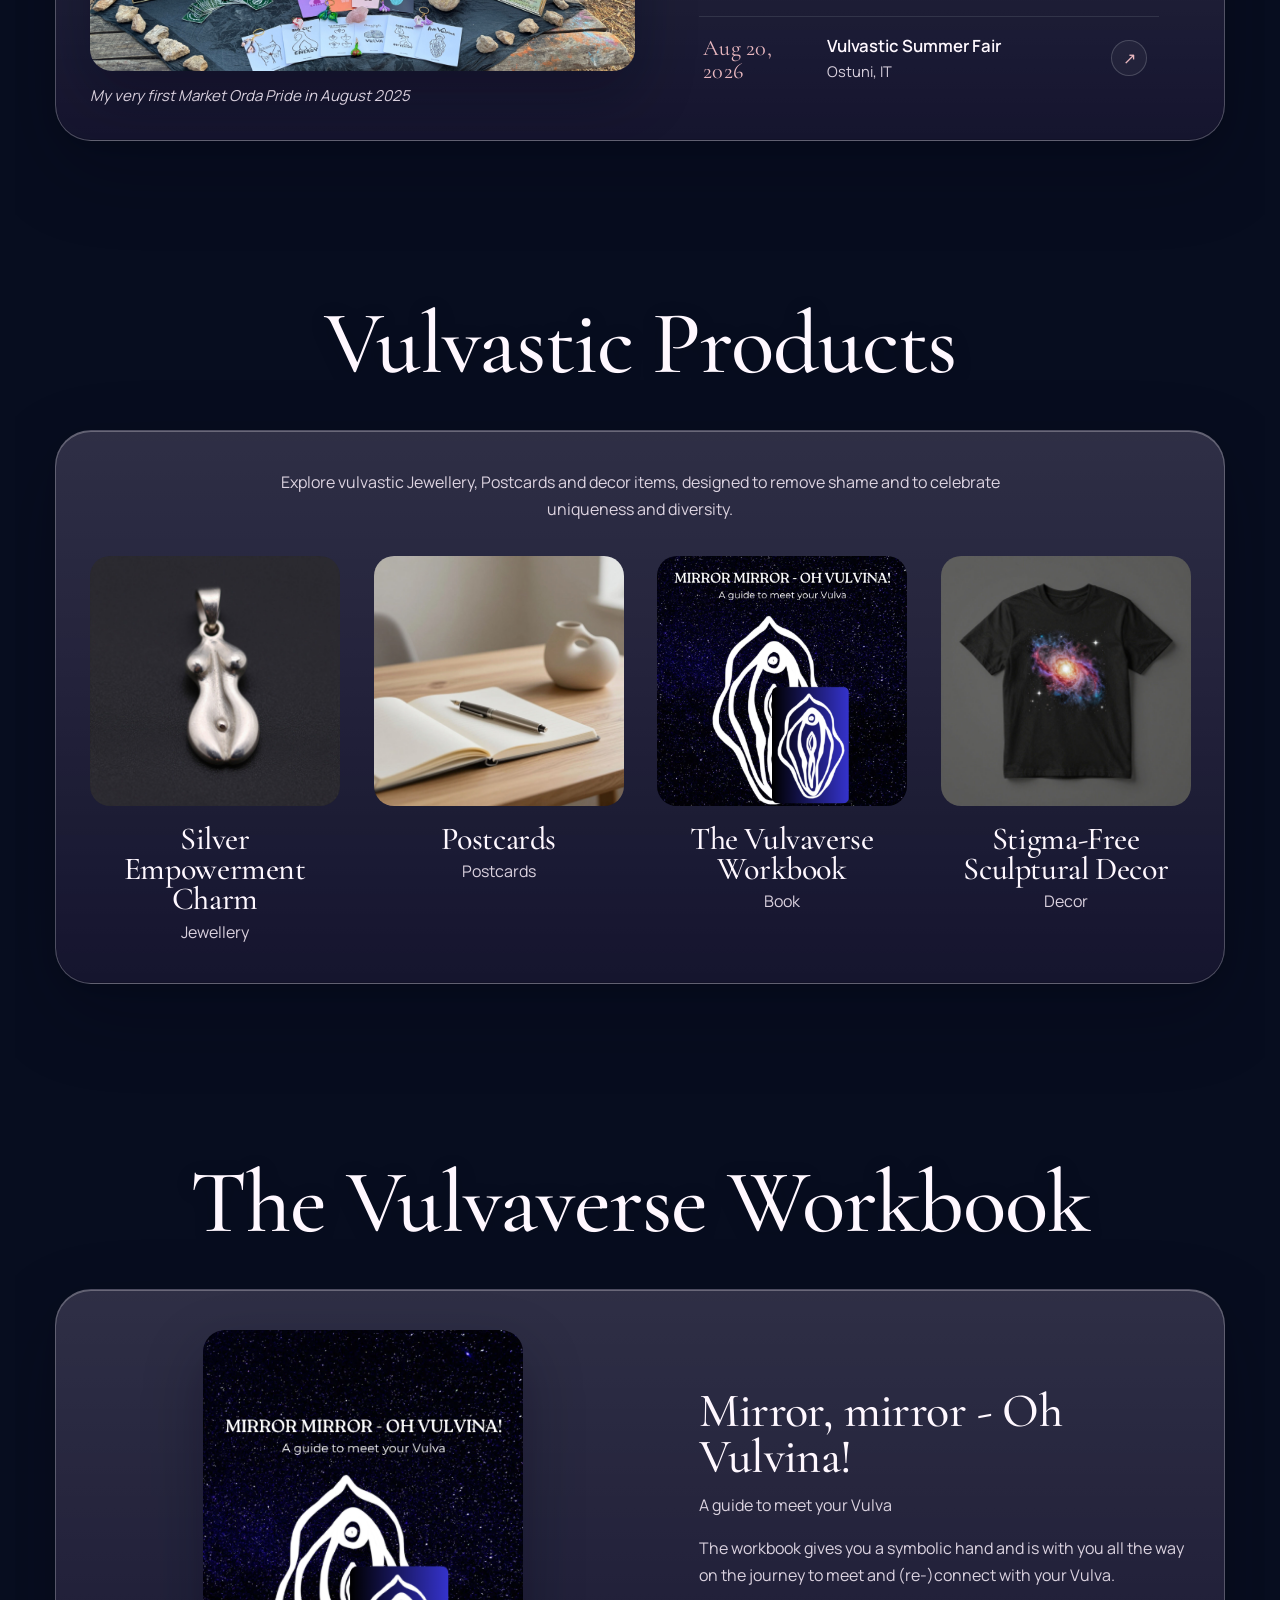
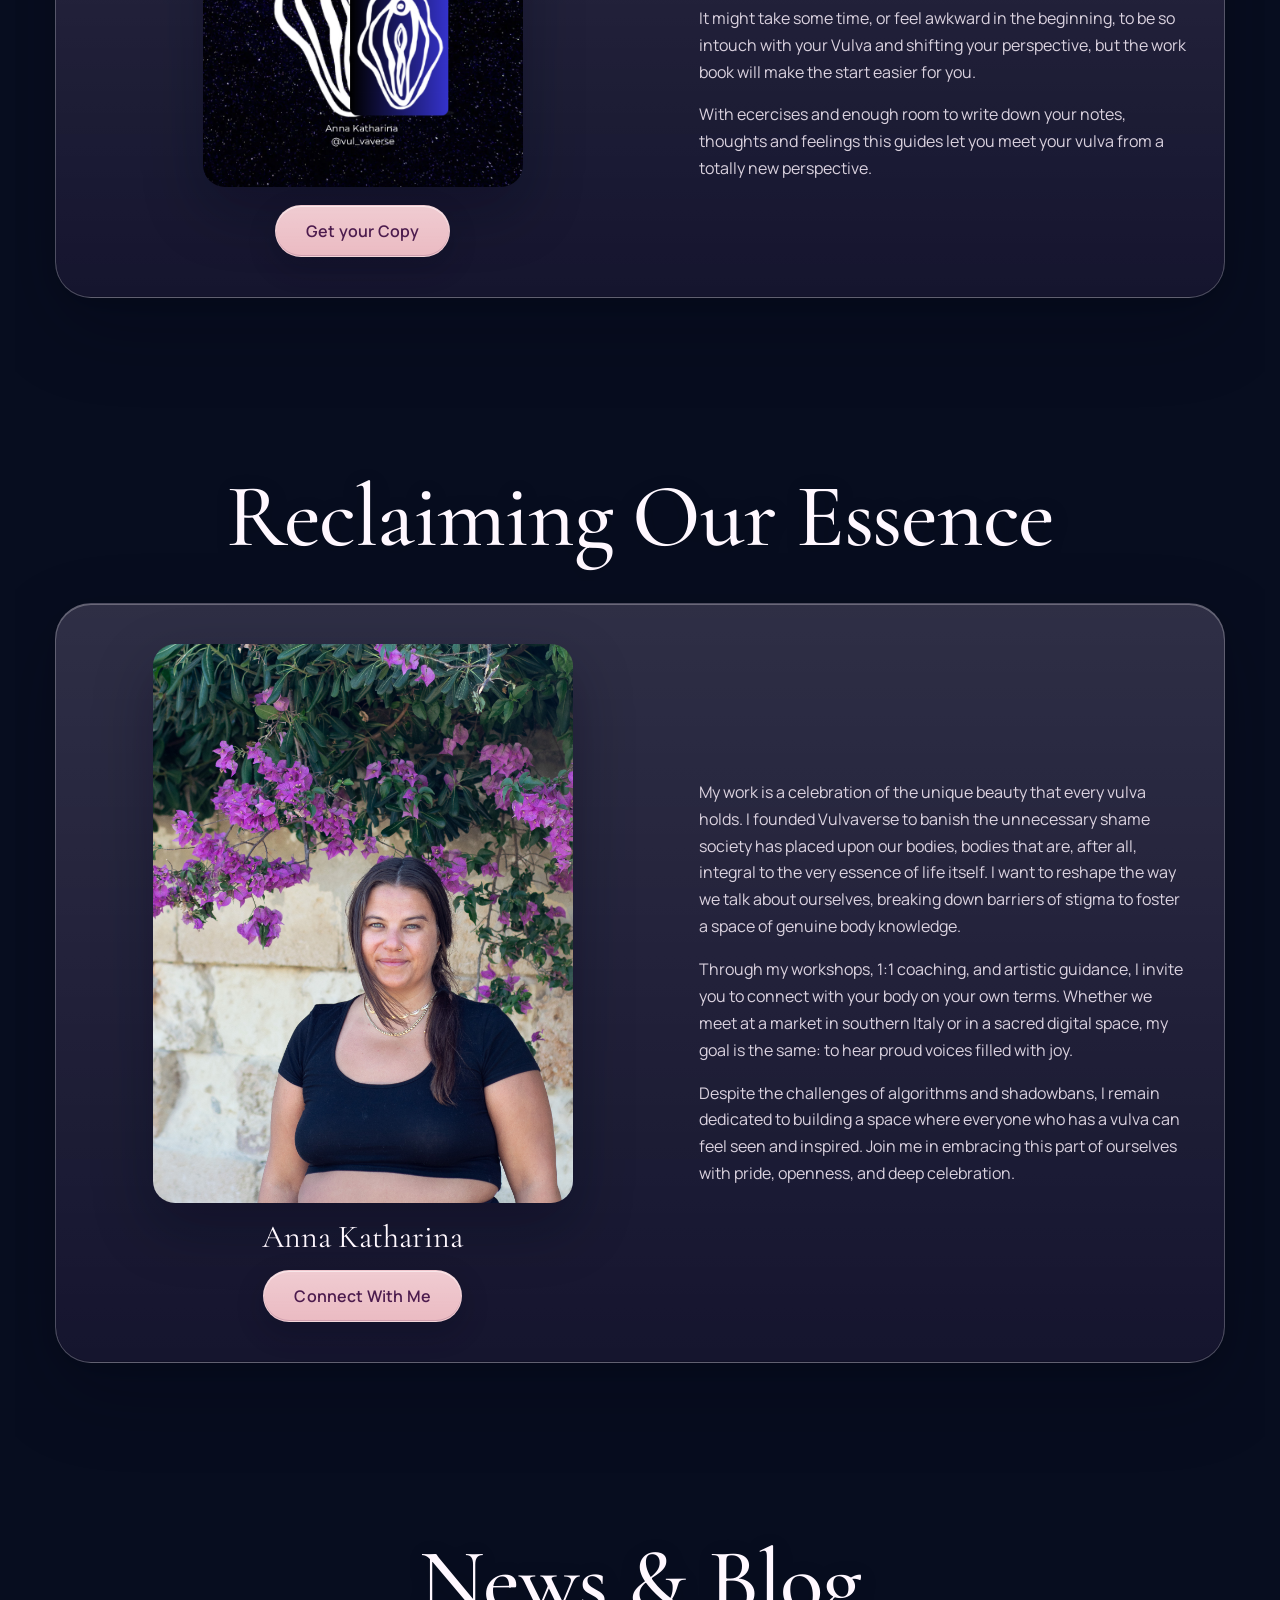
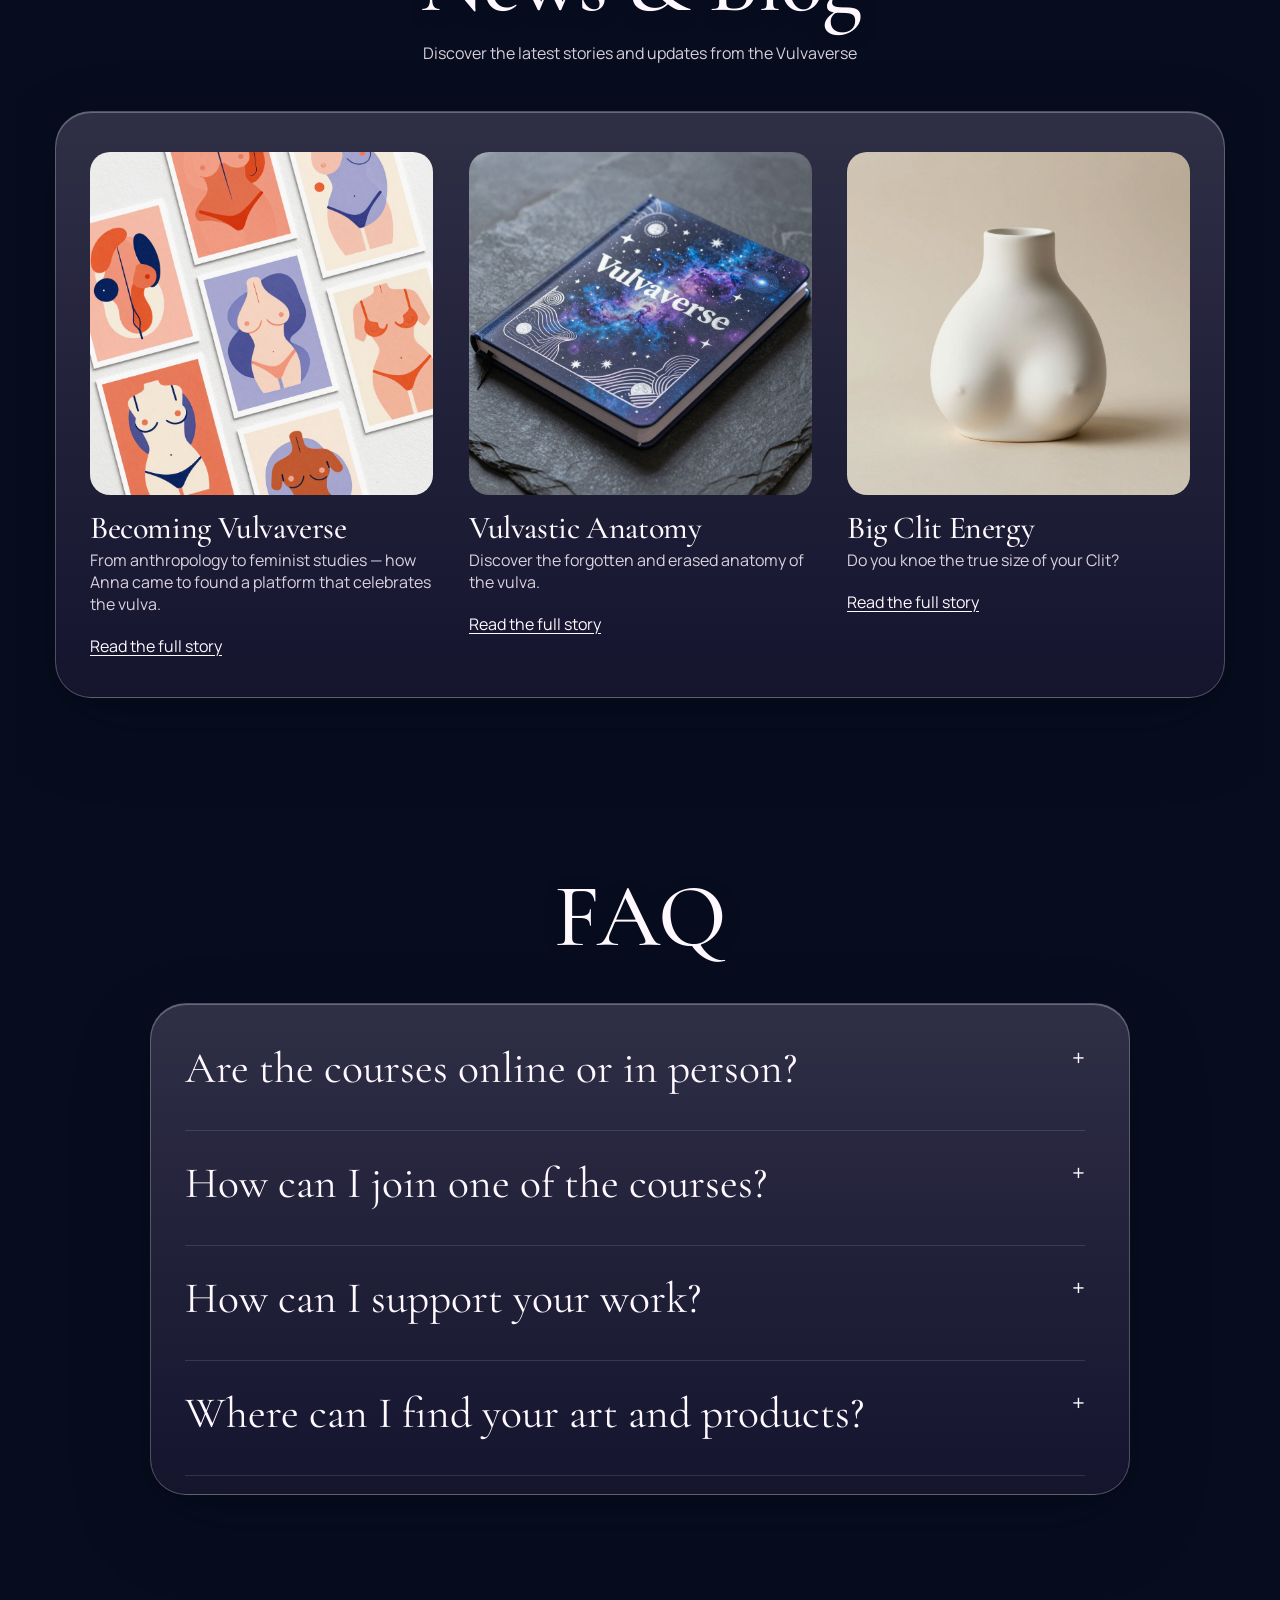
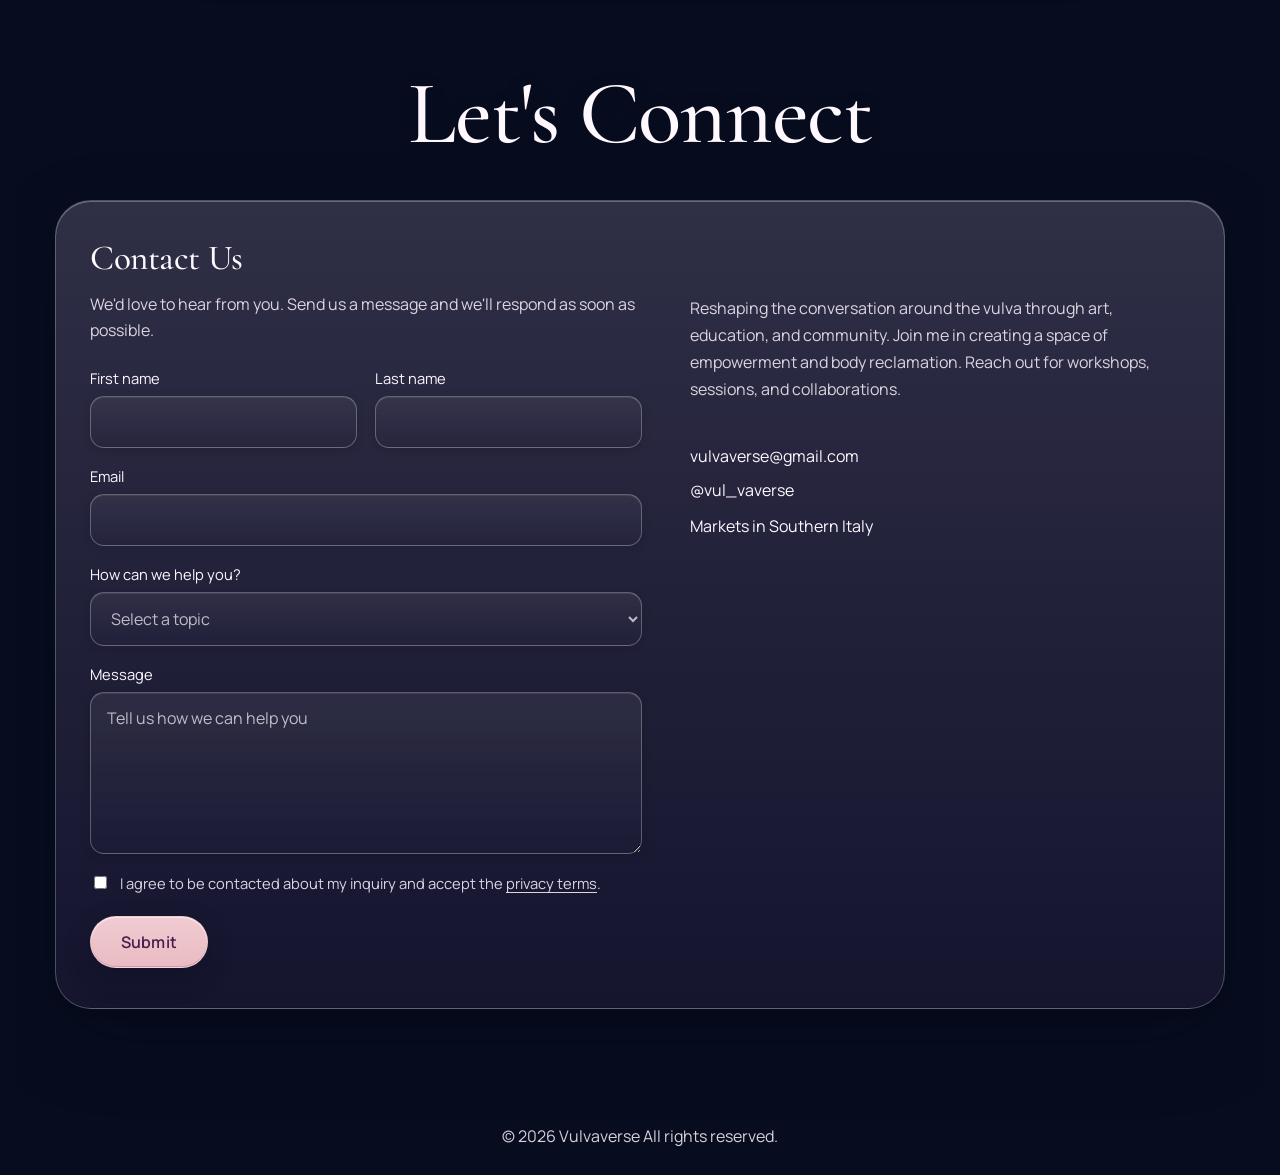
==== commit d77f12c9: "Fade galaxy edges into dark violet at top and bottom" ====
--- a/index.html
+++ b/index.html
@@ -21,7 +21,7 @@
       href="https://fonts.googleapis.com/css2?family=Bagel+Fat+One&family=Cormorant+Garamond:wght@400;500;600;700&family=Manrope:wght@400;500;600;700&display=swap"
       rel="stylesheet"
     />
-    <link rel="stylesheet" href="styles.css?v=20260529-bg01" />
+    <link rel="stylesheet" href="styles.css?v=20260529-bg04" />
   </head>
   <body>
     <div class="site-background" aria-hidden="true"></div>
--- a/styles.css
+++ b/styles.css
@@ -80,10 +80,13 @@
   content: "";
   position: absolute;
   inset: 0;
-  /* Simple uniform vignette only. Removed the radial gradient
-     overlays that were creating visible soft edges at the bottom
-     of the viewport (looked like a horizontal "line"). */
-  background: linear-gradient(180deg, rgba(6, 4, 18, 0.10), rgba(6, 4, 18, 0.18));
+  background:
+    linear-gradient(180deg,
+      rgba(7, 4, 22, 1) 0%,
+      rgba(7, 4, 22, 0) 12%,
+      rgba(7, 4, 22, 0) 88%,
+      rgba(7, 4, 22, 1) 100%
+    );
 }
 
 img {
@@ -1483,23 +1486,41 @@
    Small side gutters so pages can fill width while corners stay
    rounded on both top AND bottom. */
 @media (max-width: 760px) {
+  /* The overlay fills the *visible* viewport (dvh), not the large one,
+     and is itself the scroll container. The panel centers when it's
+     shorter than the screen (margin:auto) and pins to the top — fully
+     scrollable — when it's taller. This keeps the title and close
+     button reachable instead of being clipped off the top edge.
+     Padding respects the notch / home-indicator safe areas. */
   .modal {
-    padding: 12px 8px;
-  }
-
-  /* Use lvh (large viewport) so the modal stretches under Safari's
-     URL-bar capsule — the bar floats over the modal instead of
-     stealing screen real estate. Bottom of the modal sits below
-     the URL bar but its rounded corners still show because the
-     panel is taller than the URL bar overlay. */
+    top: 0;
+    bottom: auto;
+    height: 100dvh;
+    align-items: start;
+    overflow-y: auto;
+    -webkit-overflow-scrolling: touch;
+    padding:
+      calc(env(safe-area-inset-top, 0px) + 14px) 8px
+      calc(env(safe-area-inset-bottom, 0px) + 14px);
+  }
+
+  /* Backdrop is fixed to the full physical screen so there are no
+     undimmed dark strips above/below the modal. */
+  .modal-backdrop {
+    position: fixed;
+    inset: 0;
+  }
+
   .modal-panel {
     width: 100%;
-    max-height: calc(100lvh - 24px);
+    max-height: none;
+    margin: auto 0;
+    overflow: visible;
     border-radius: 24px;
   }
 
   .modal-close {
-    top: 16px;
+    top: calc(env(safe-area-inset-top, 0px) + 16px);
     right: 16px;
   }
 }
@@ -1705,16 +1726,19 @@
   }
 
   .site-background {
-    /* iOS Safari: anchor to the top and size with lvh (the tallest,
-       URL-bar-hidden viewport) so the fixed galaxy always reaches the
-       physical bottom of the screen, even while the bottom URL bar is
-       shown. The old top/bottom:-10vh left an uncovered dark strip at
-       the bottom on mobile because vh + the bottom anchor shift with
-       the dynamic URL bar. */
-    top: 0;
-    bottom: auto;
-    height: 100vh;
-    height: 100lvh;
+    /* iOS Safari leaves dark strips with viewport-height units: `top: 0`
+       lands below the status bar, and any vh/bottom anchor is measured
+       against a viewport that SHRINKS when the bottom URL bar expands,
+       so the galaxy falls short (more when the bar is open). Anchoring
+       with generous fixed negative offsets instead makes the galaxy
+       overshoot the status-bar strip at the top and stay behind the URL
+       bar / home indicator at the bottom in every scroll state. The
+       overshoot is simply clipped off-screen. */
+    top: -100px;
+    bottom: -260px;
+    left: 0;
+    right: 0;
+    height: auto;
   }
 }
 
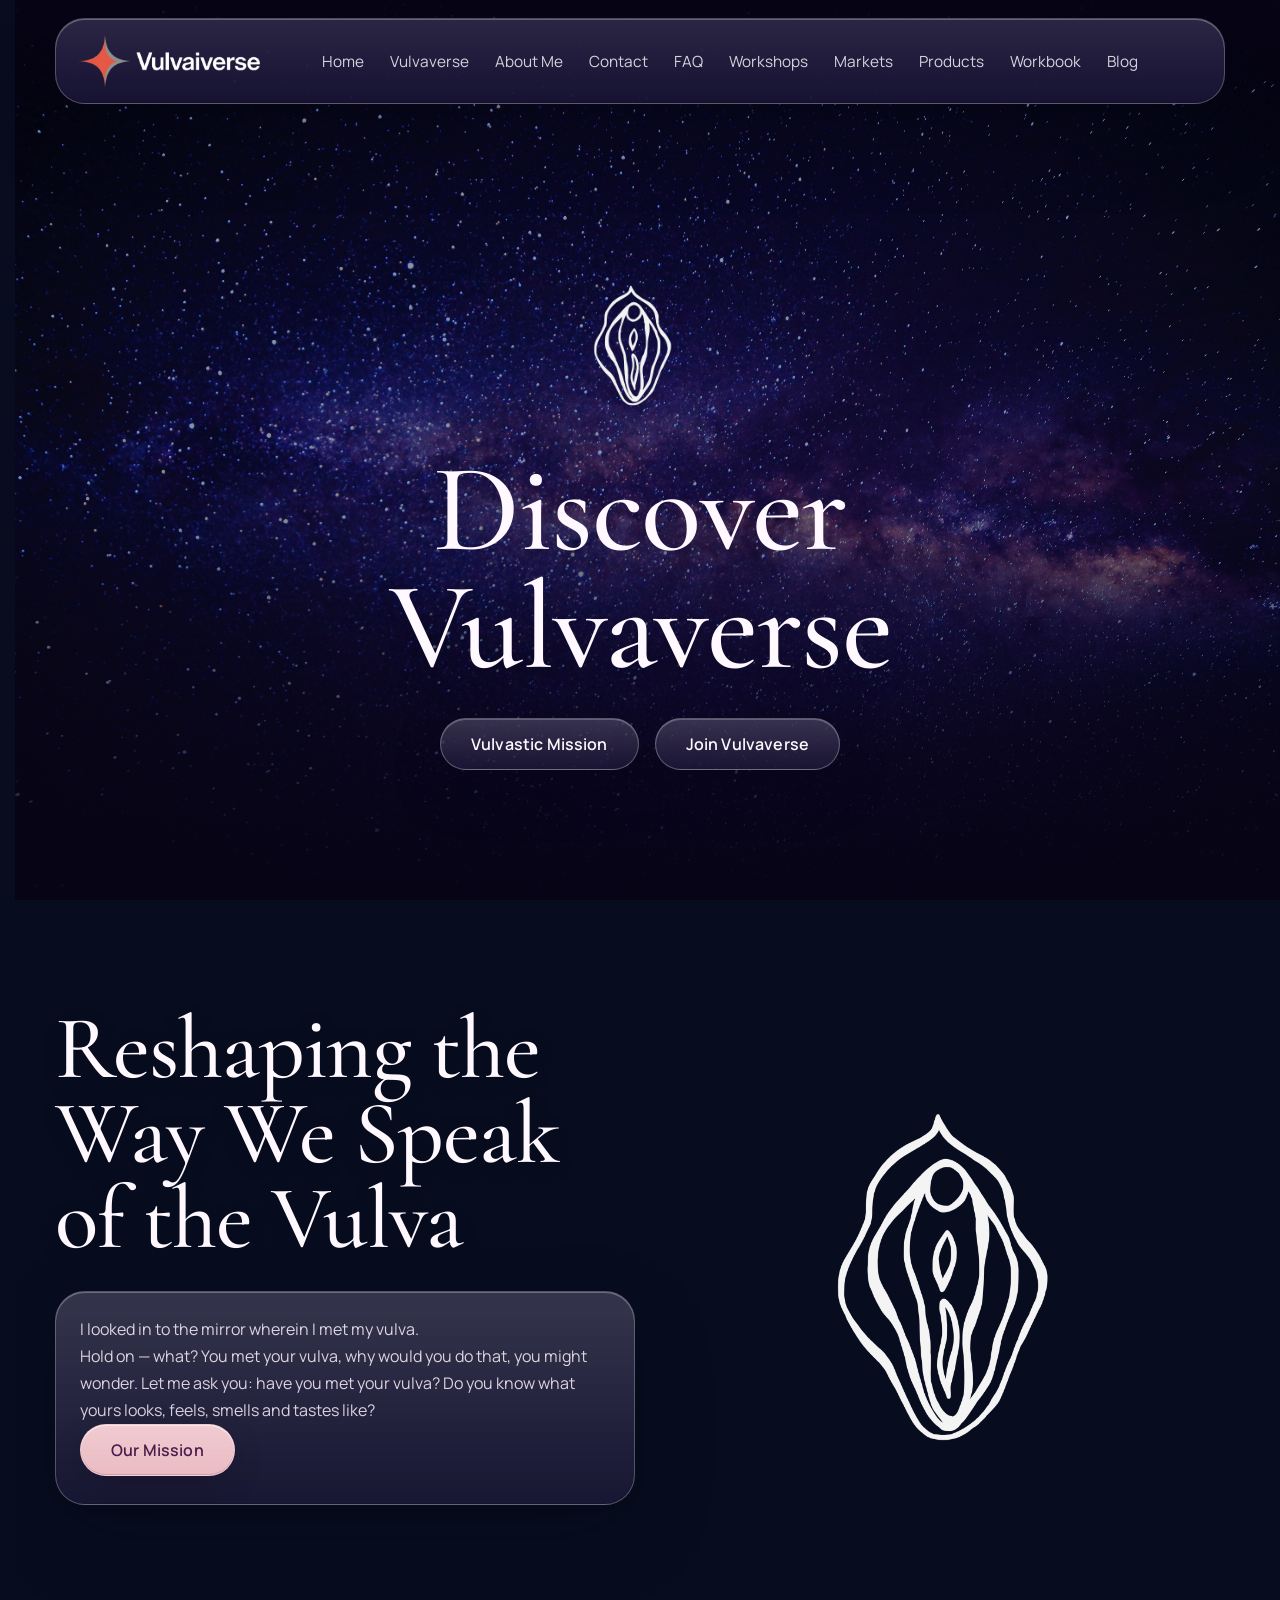
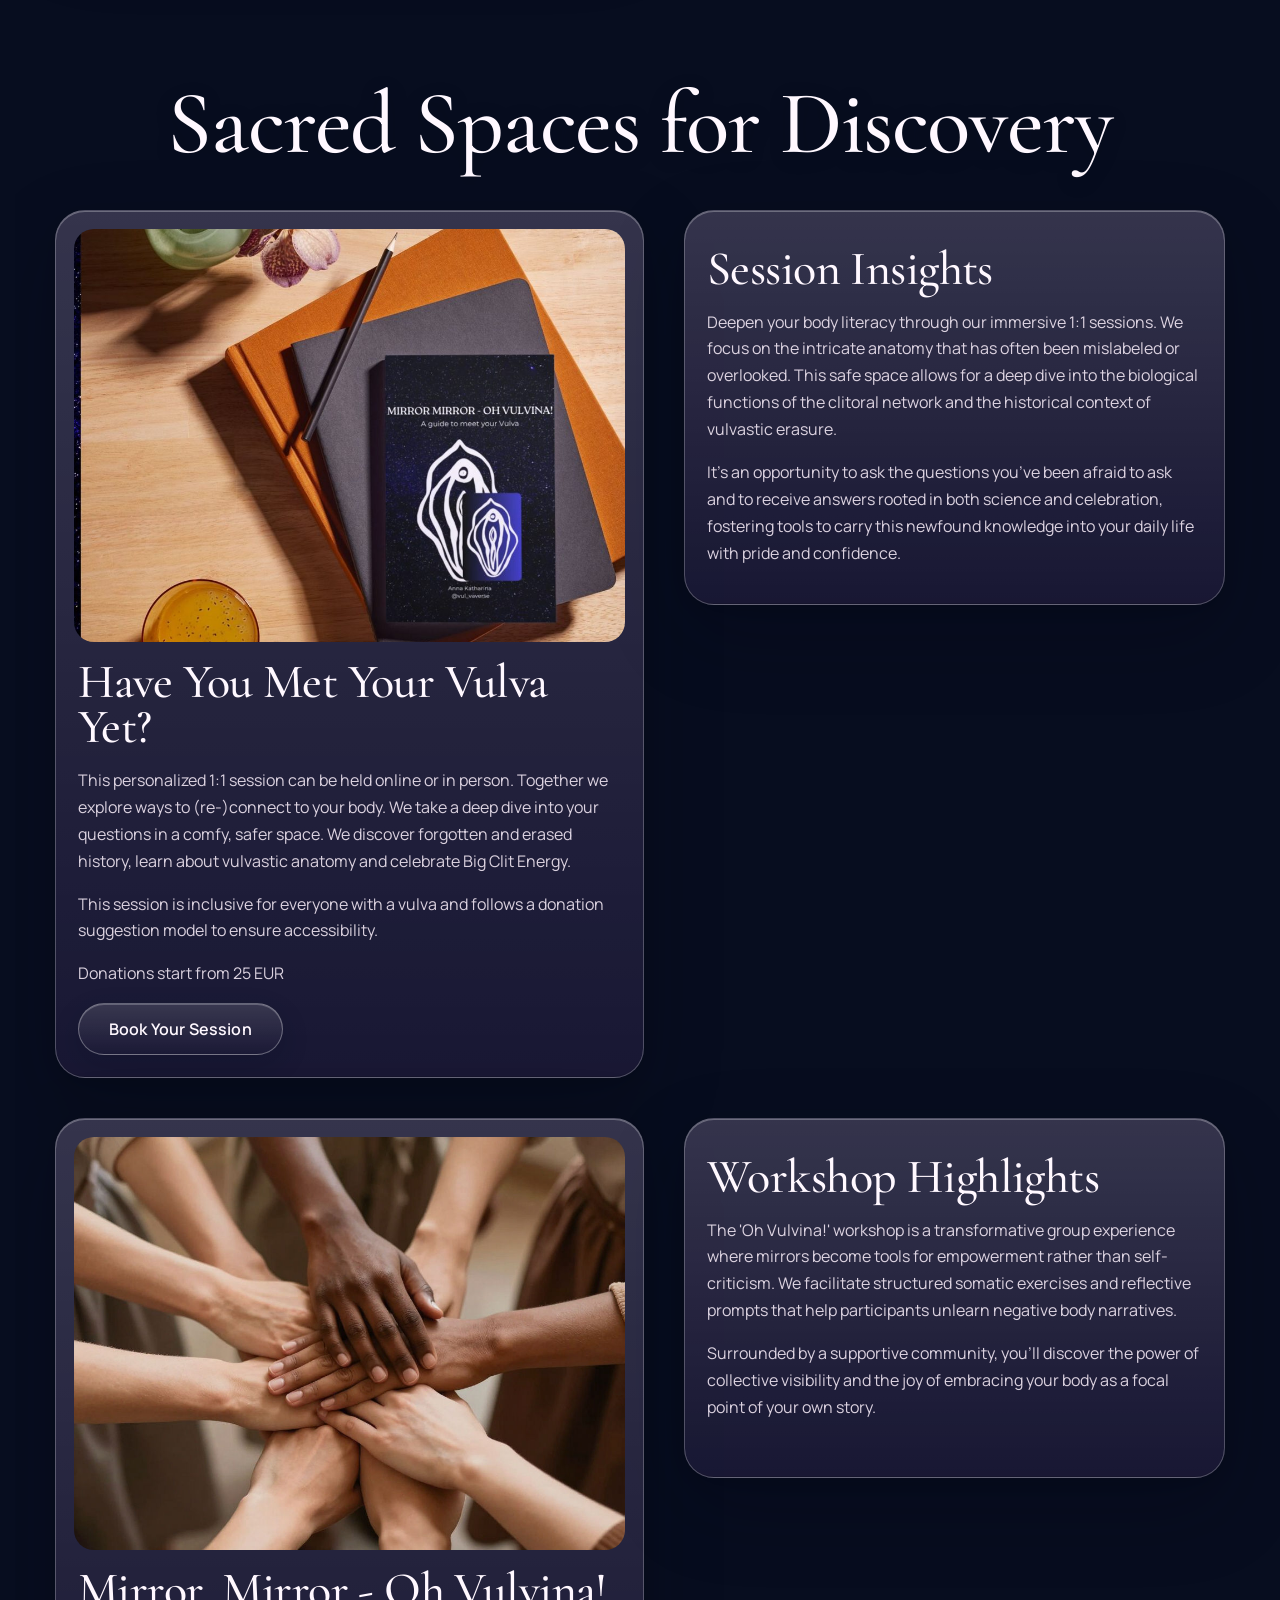
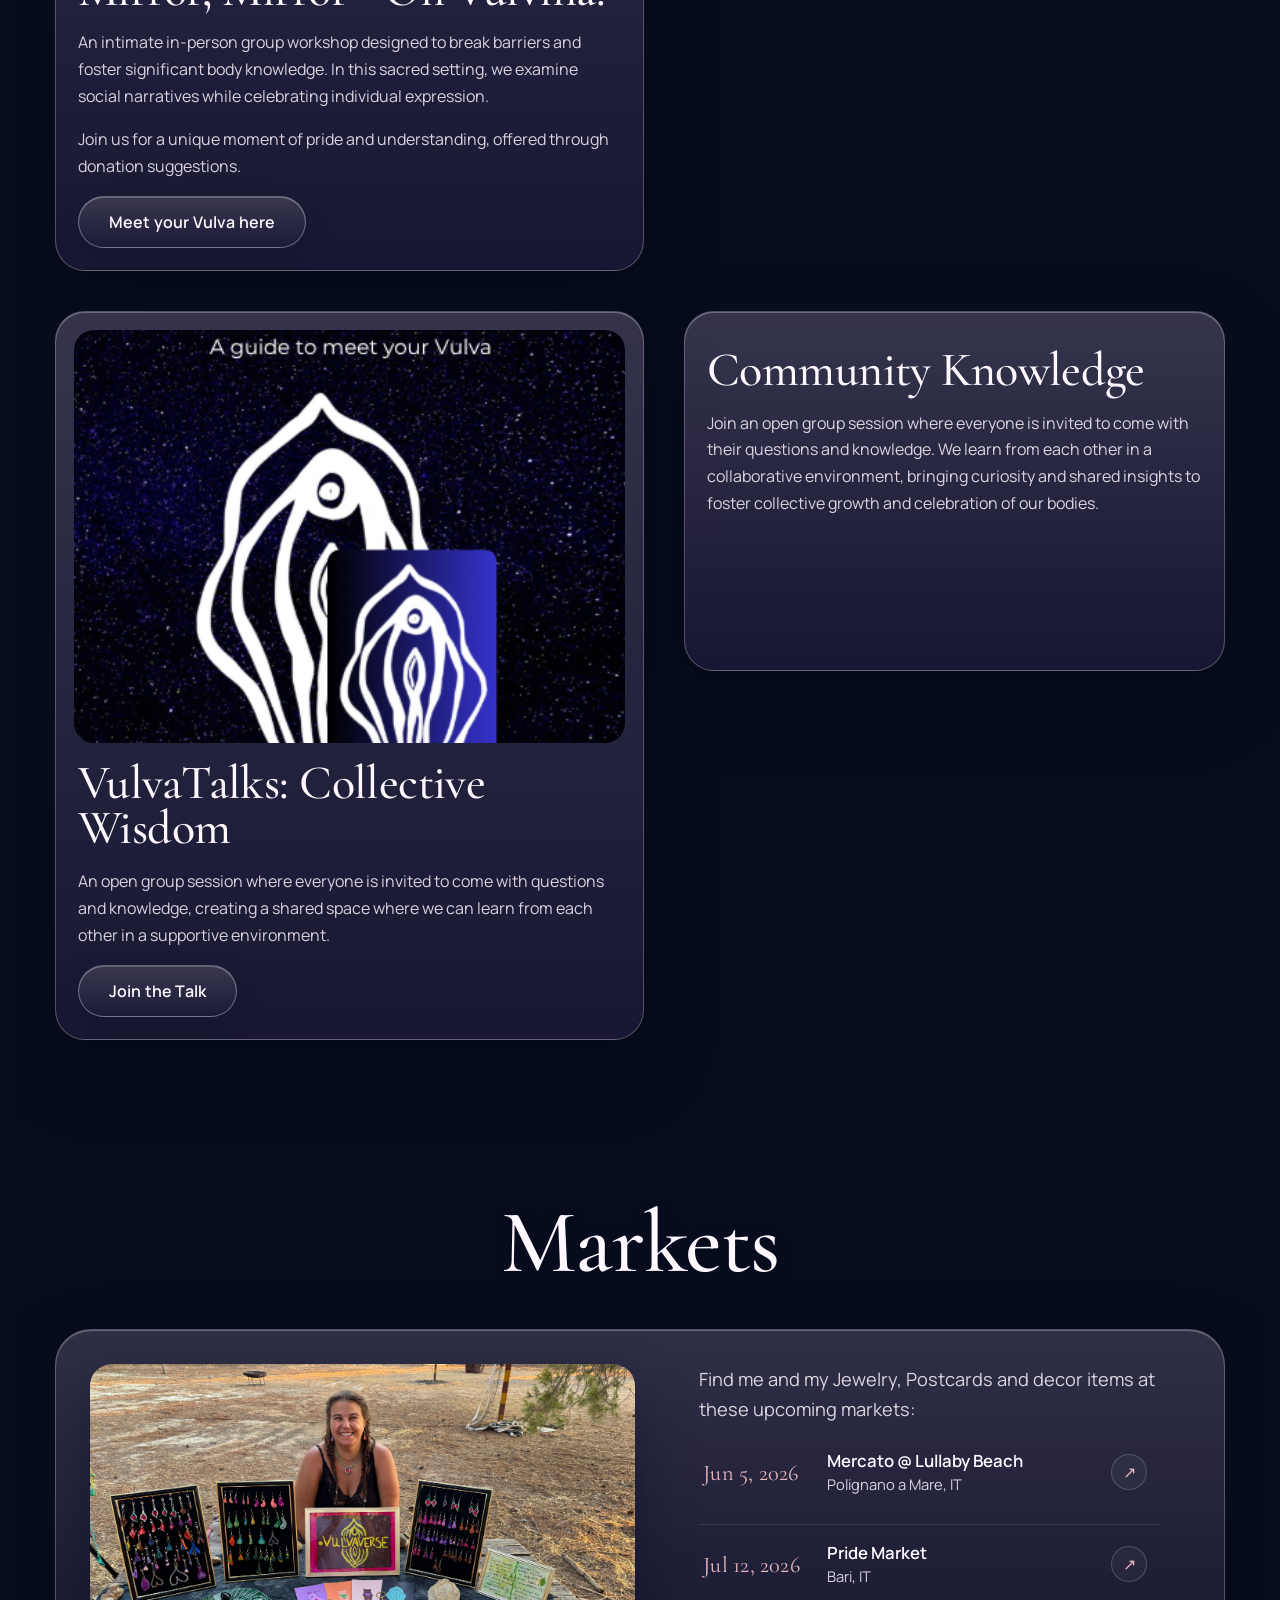
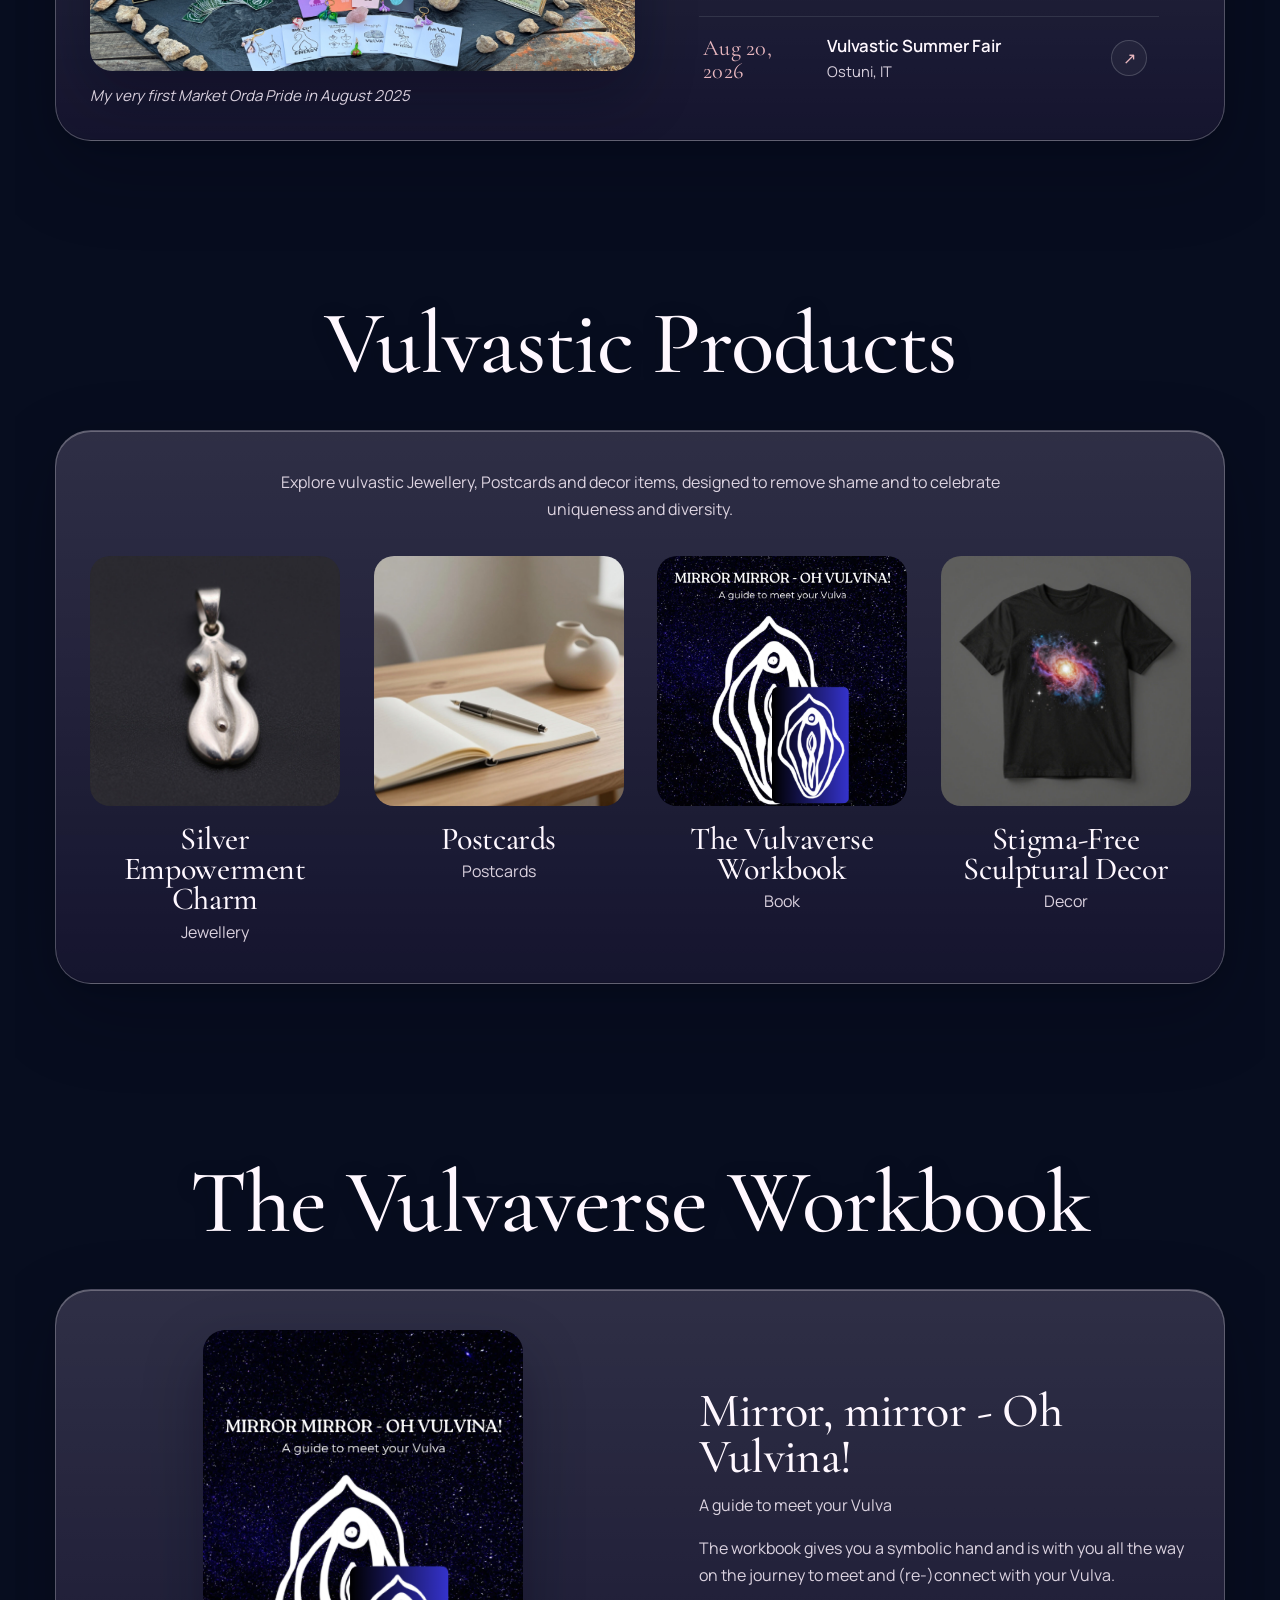
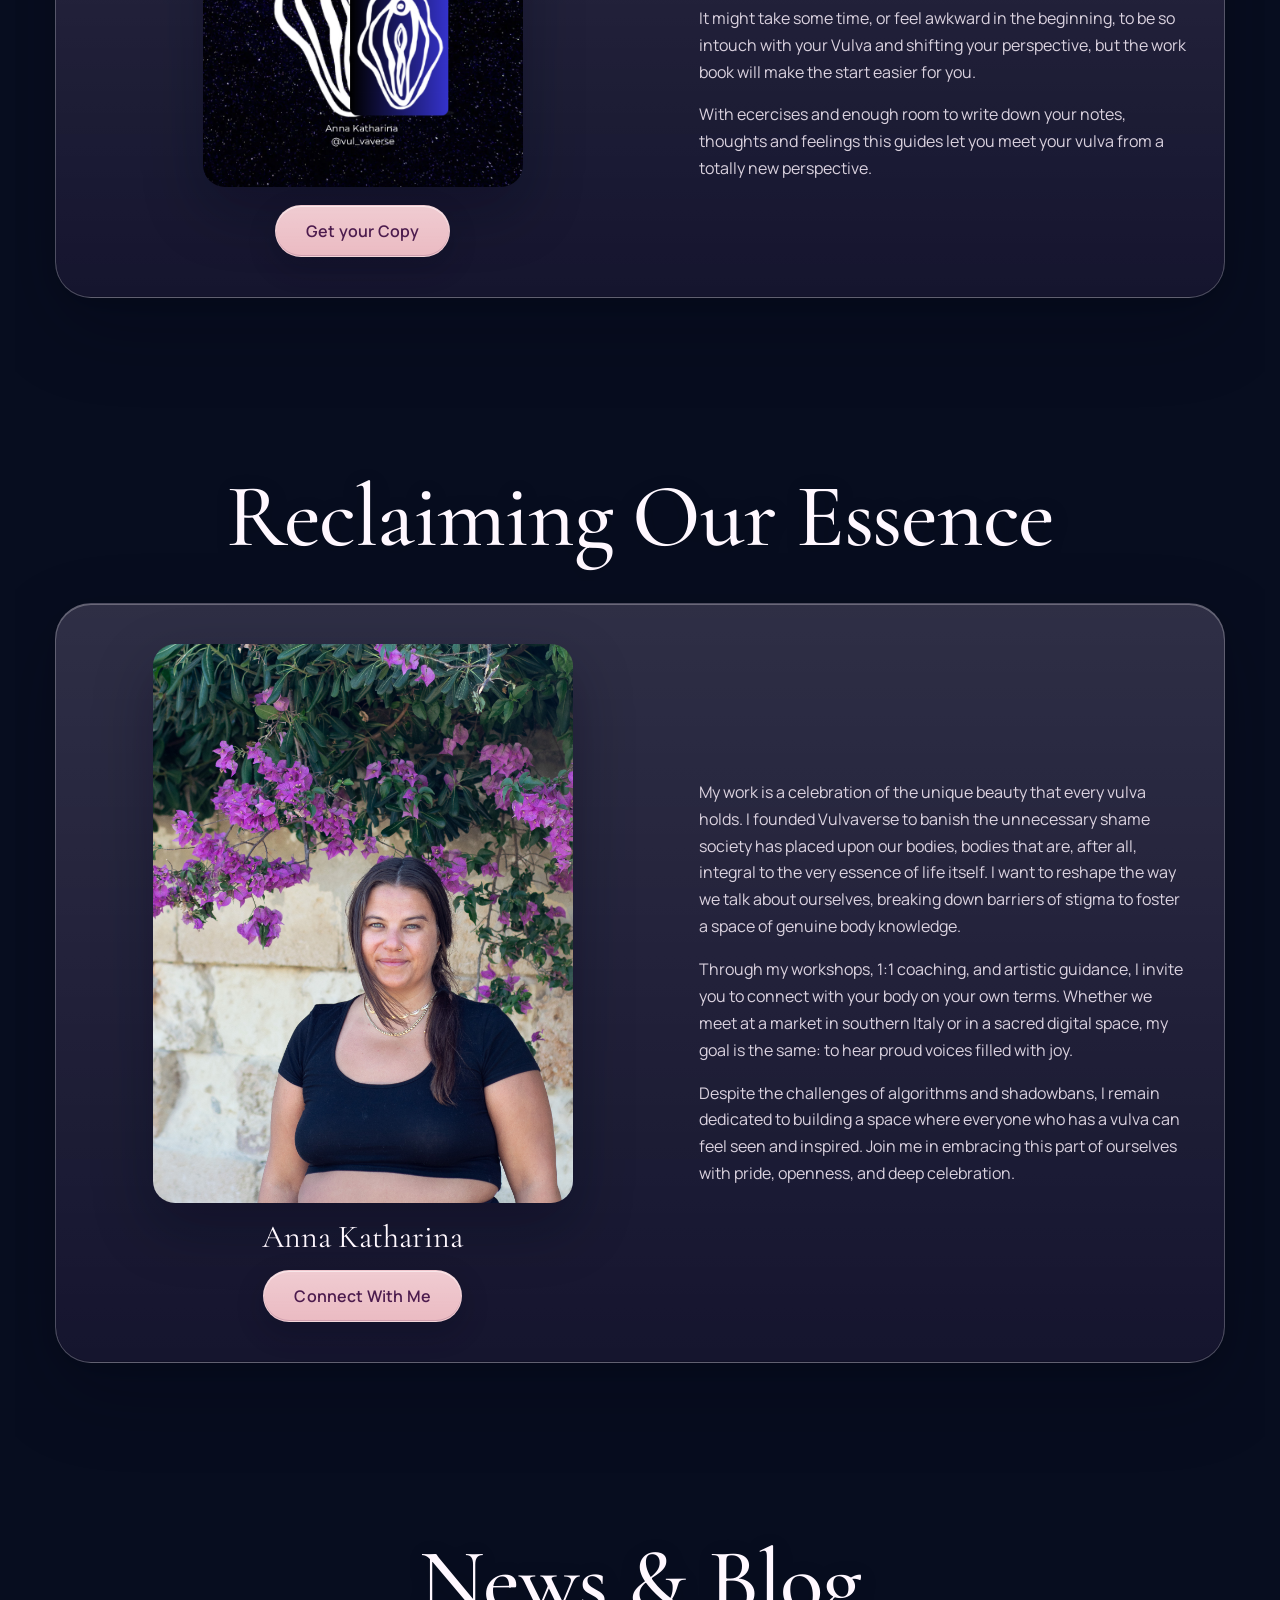
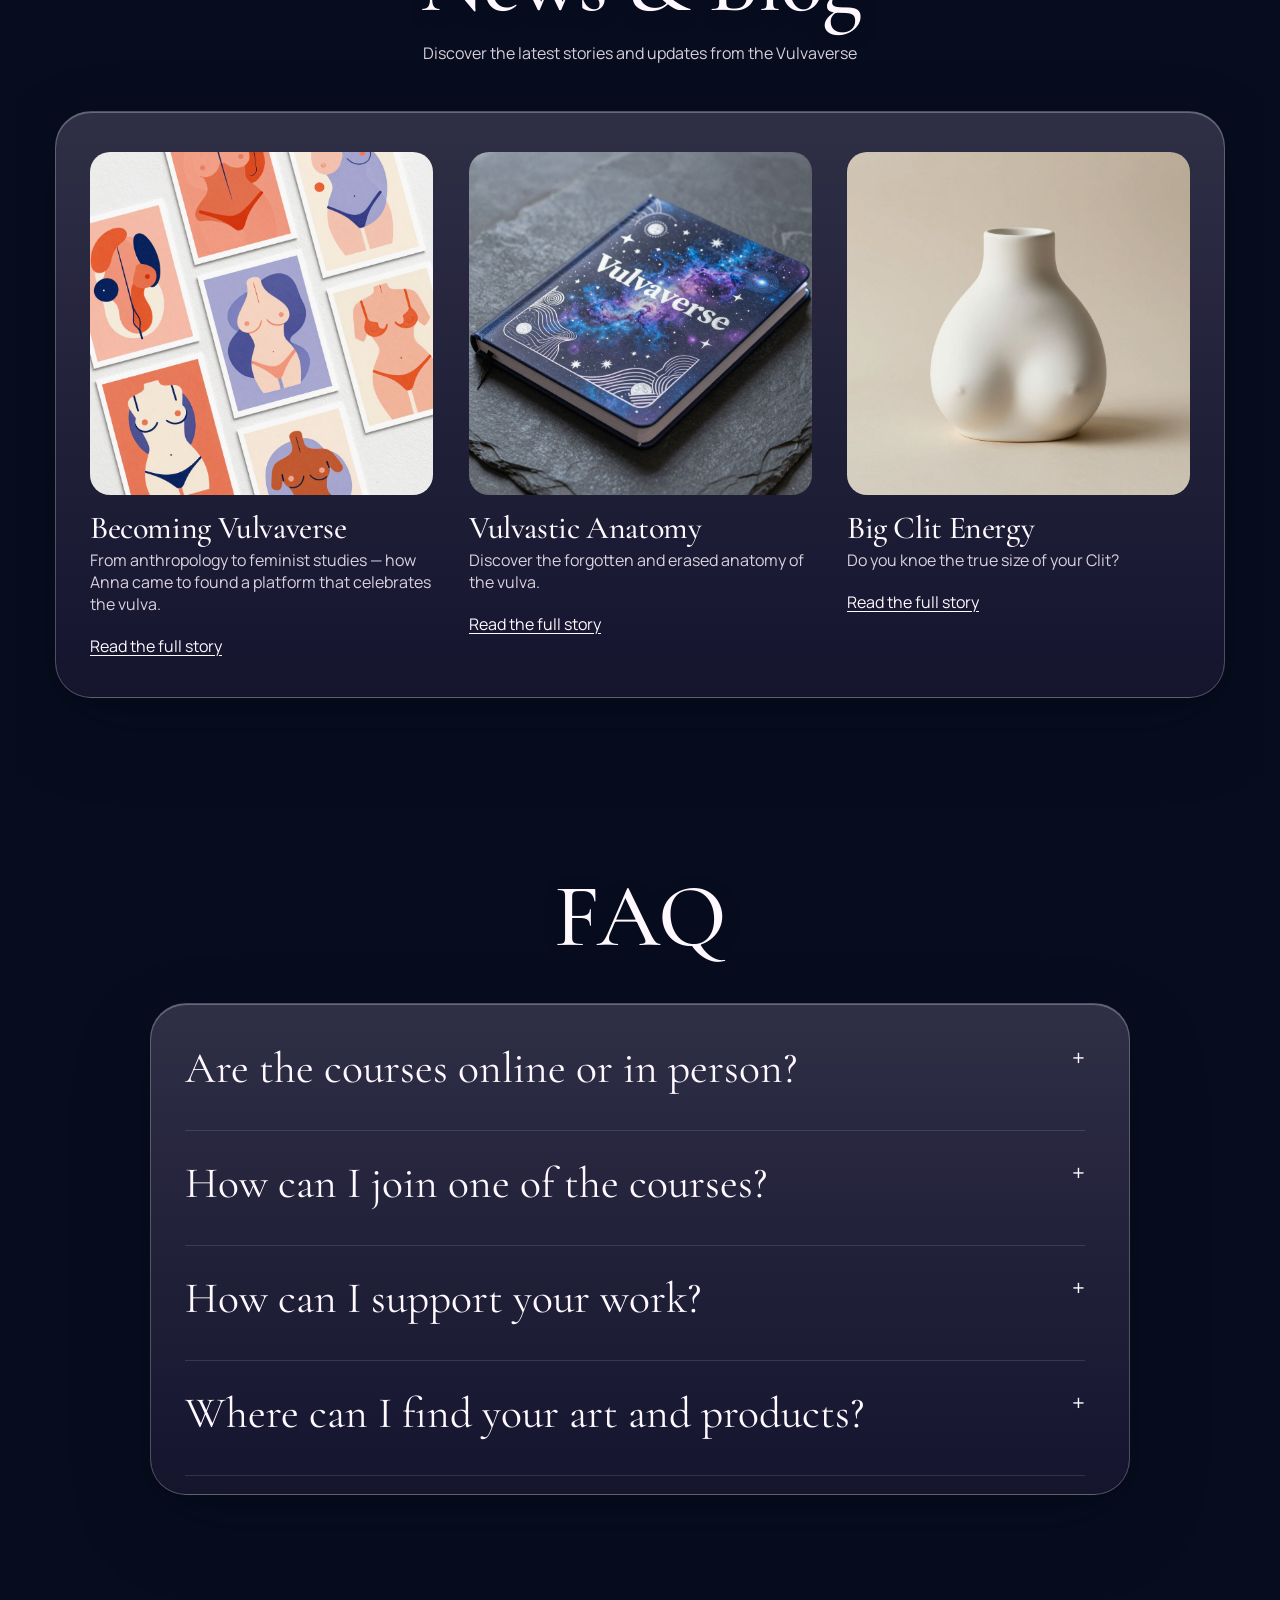
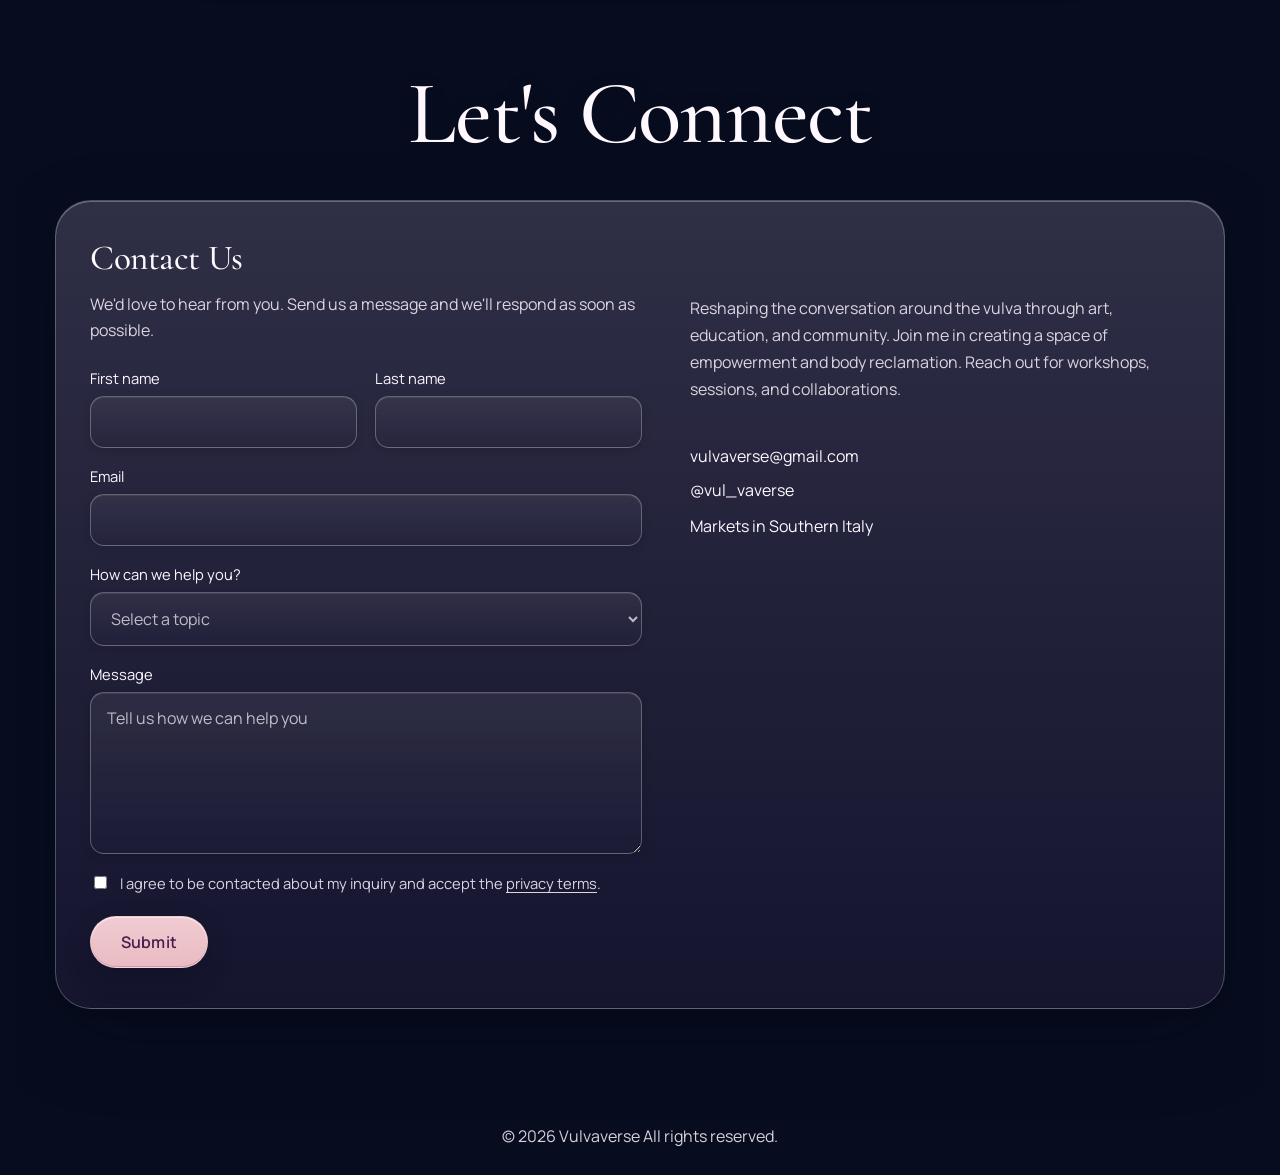
==== commit e18f3390: "Extend bottom galaxy fade to 55% to cover bright milky way core" ====
--- a/index.html
+++ b/index.html
@@ -21,7 +21,7 @@
       href="https://fonts.googleapis.com/css2?family=Bagel+Fat+One&family=Cormorant+Garamond:wght@400;500;600;700&family=Manrope:wght@400;500;600;700&display=swap"
       rel="stylesheet"
     />
-    <link rel="stylesheet" href="styles.css?v=20260529-bg04" />
+    <link rel="stylesheet" href="styles.css?v=20260529-bg05" />
   </head>
   <body>
     <div class="site-background" aria-hidden="true"></div>
--- a/styles.css
+++ b/styles.css
@@ -84,7 +84,7 @@
     linear-gradient(180deg,
       rgba(7, 4, 22, 1) 0%,
       rgba(7, 4, 22, 0) 12%,
-      rgba(7, 4, 22, 0) 88%,
+      rgba(7, 4, 22, 0) 55%,
       rgba(7, 4, 22, 1) 100%
     );
 }
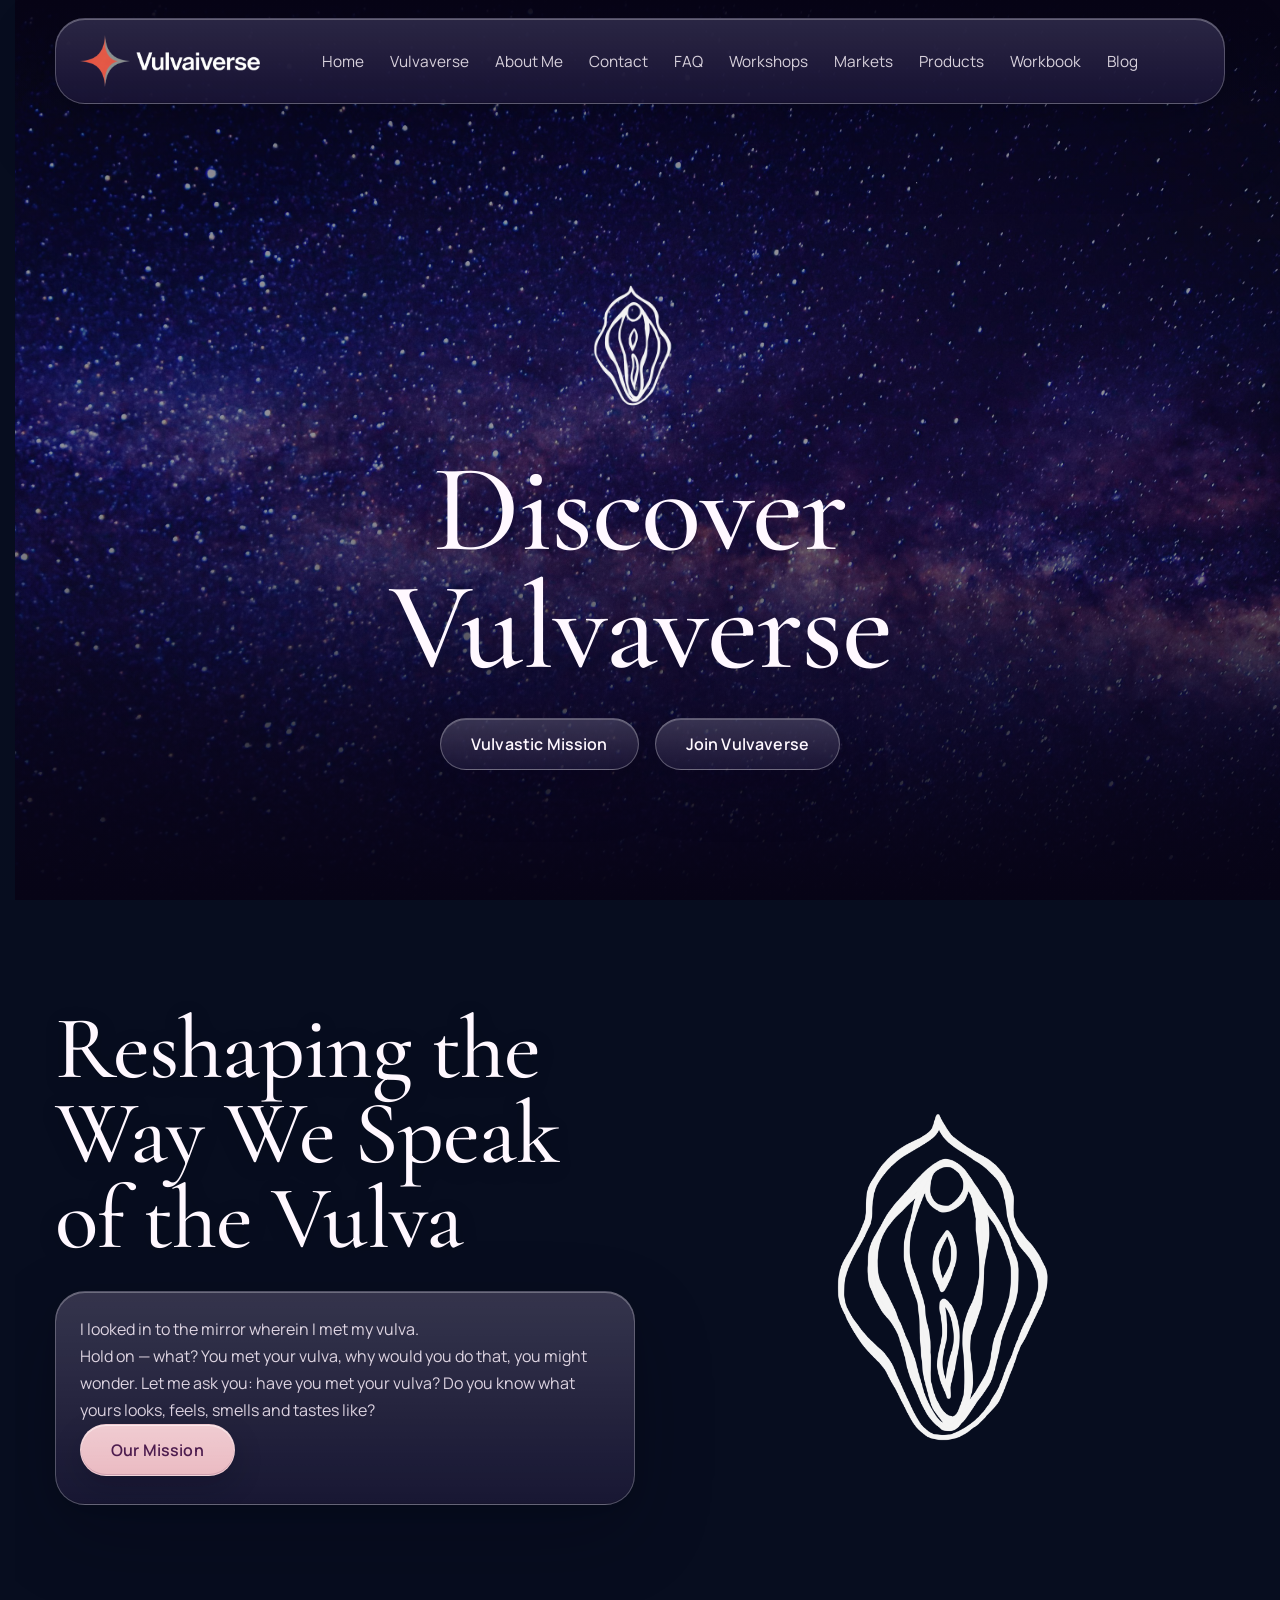
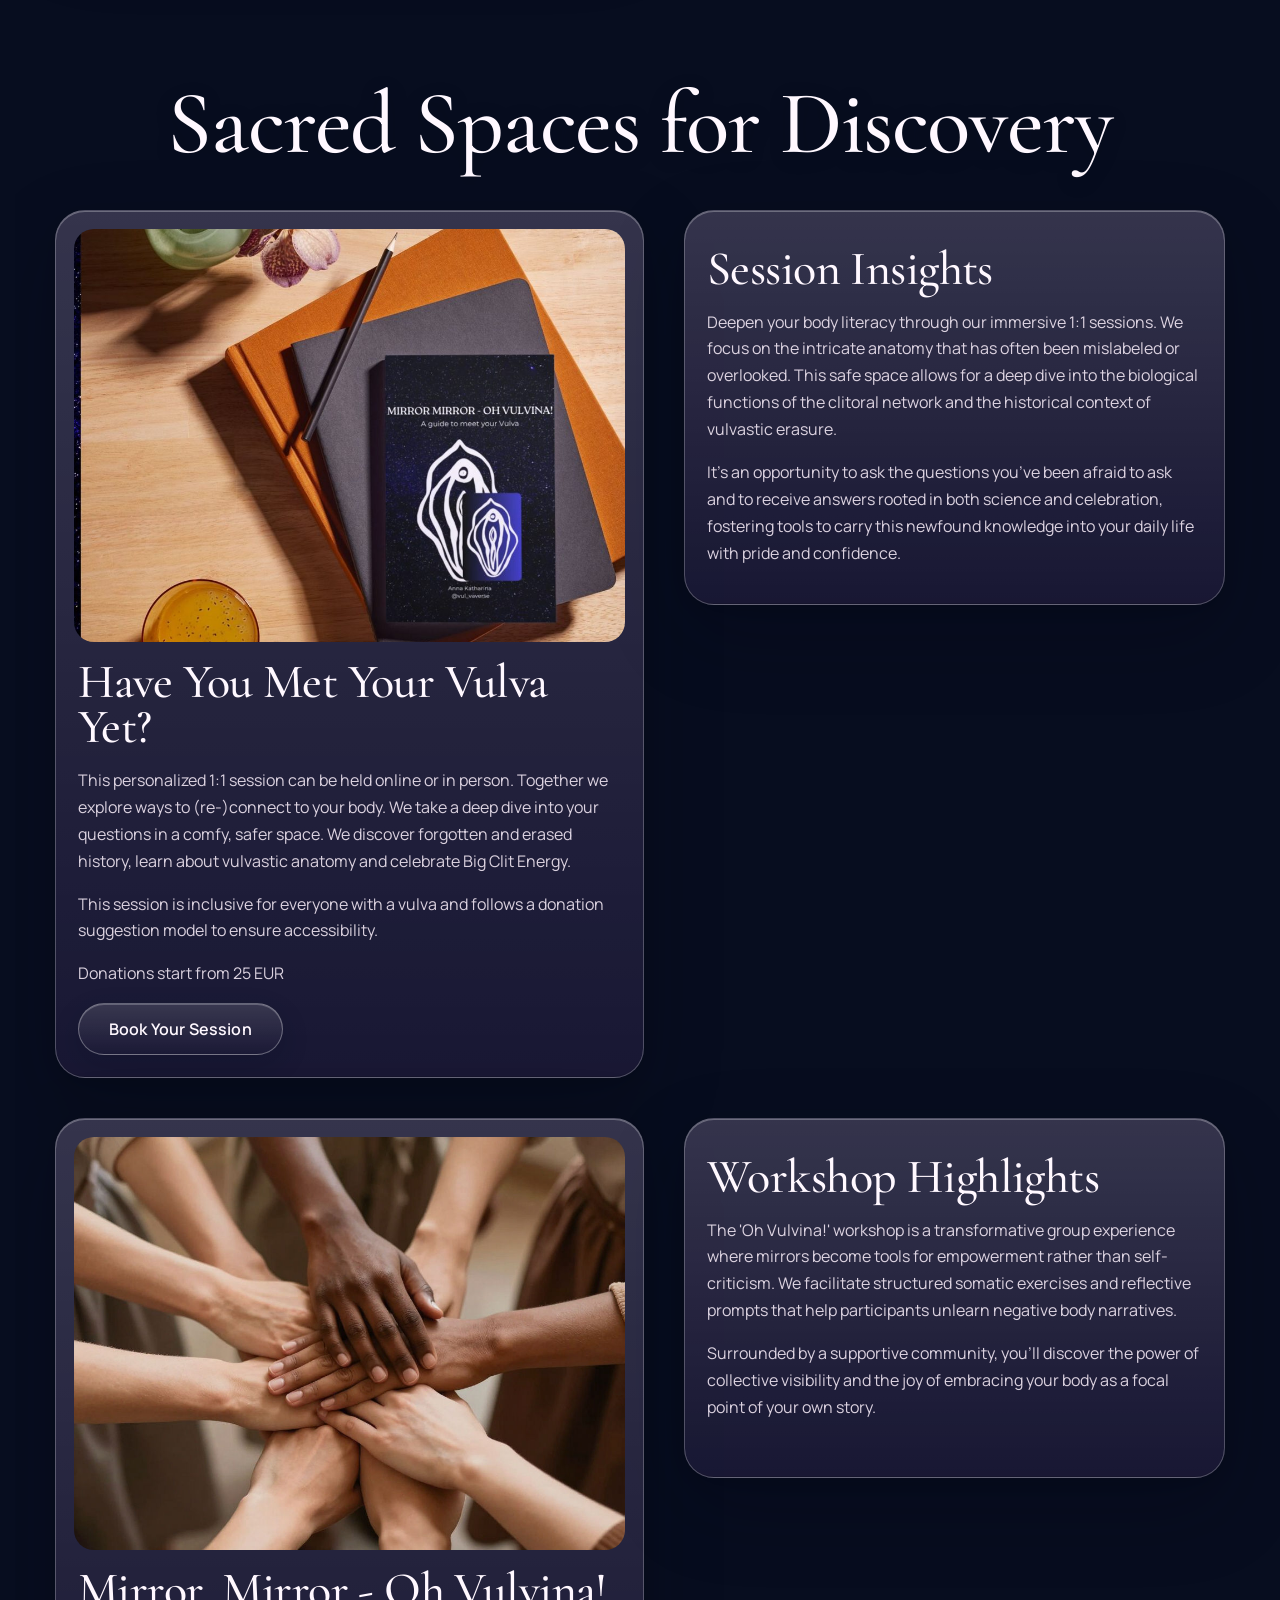
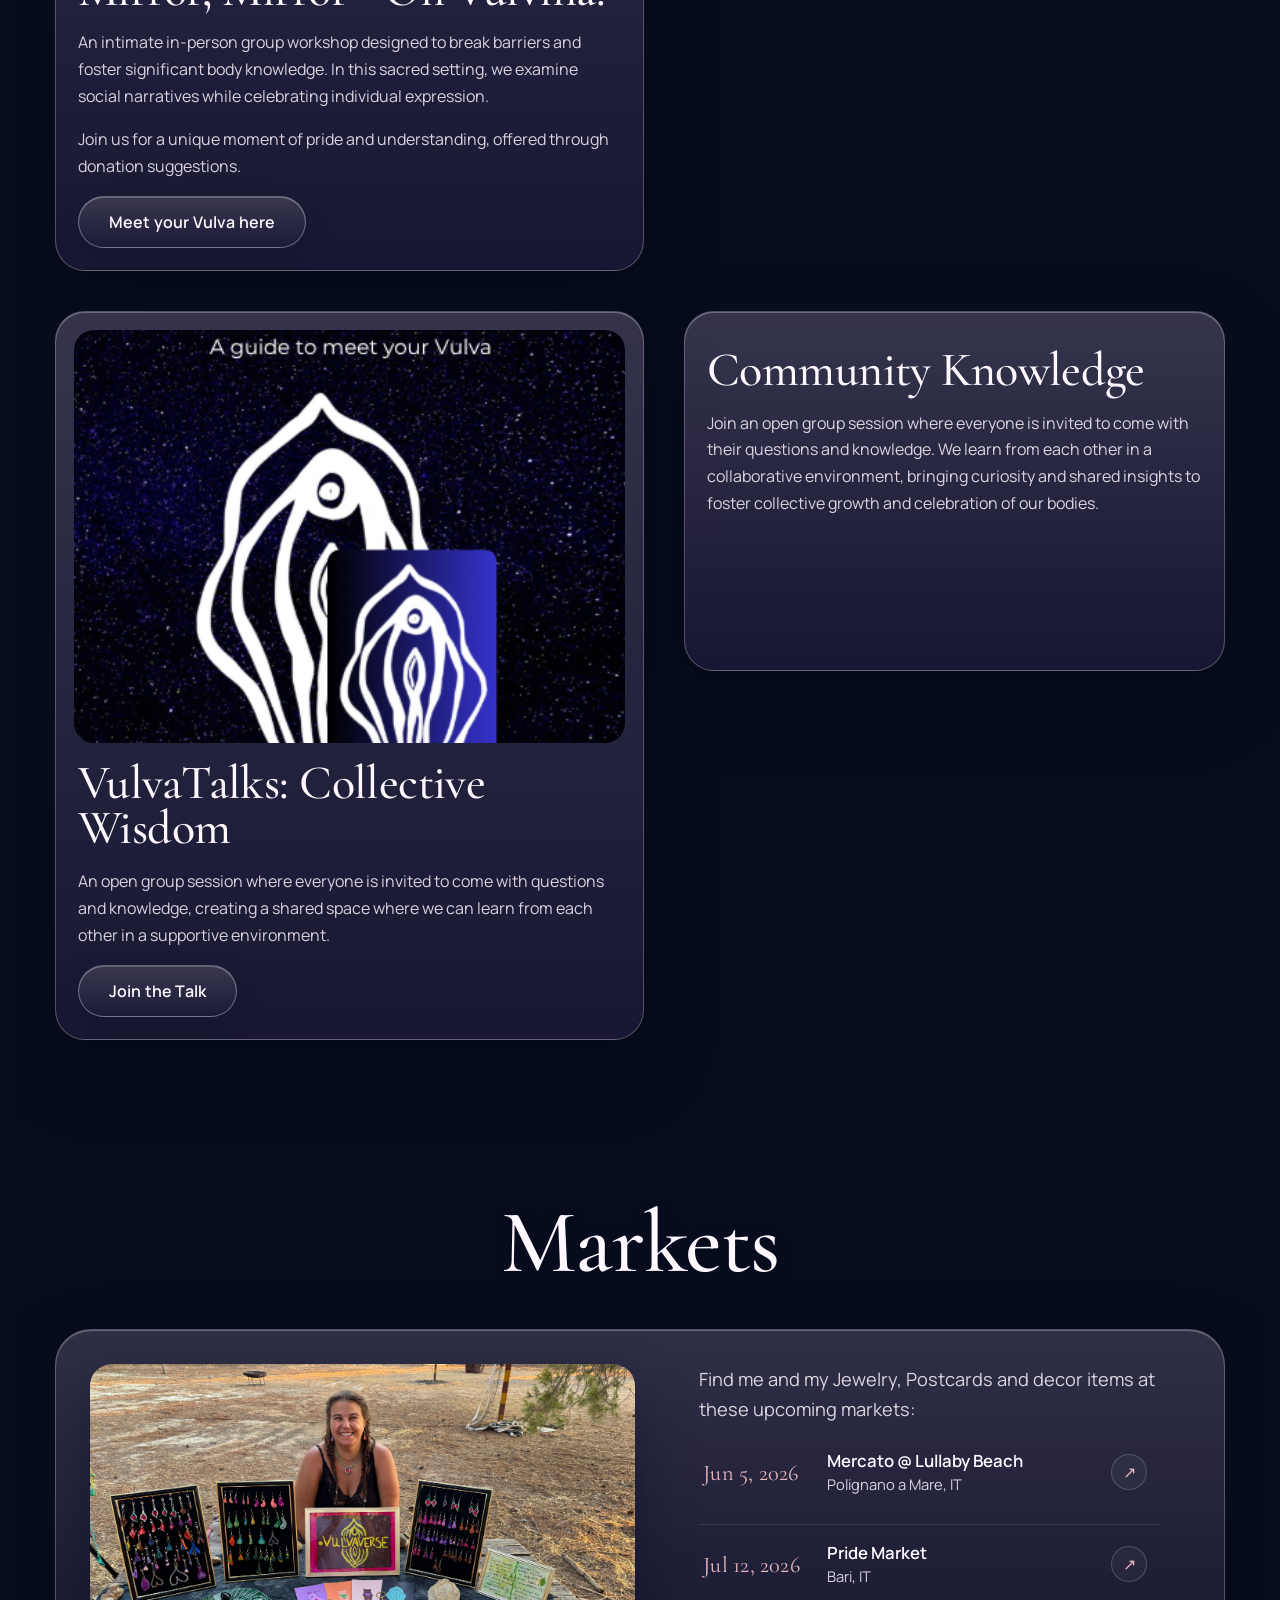
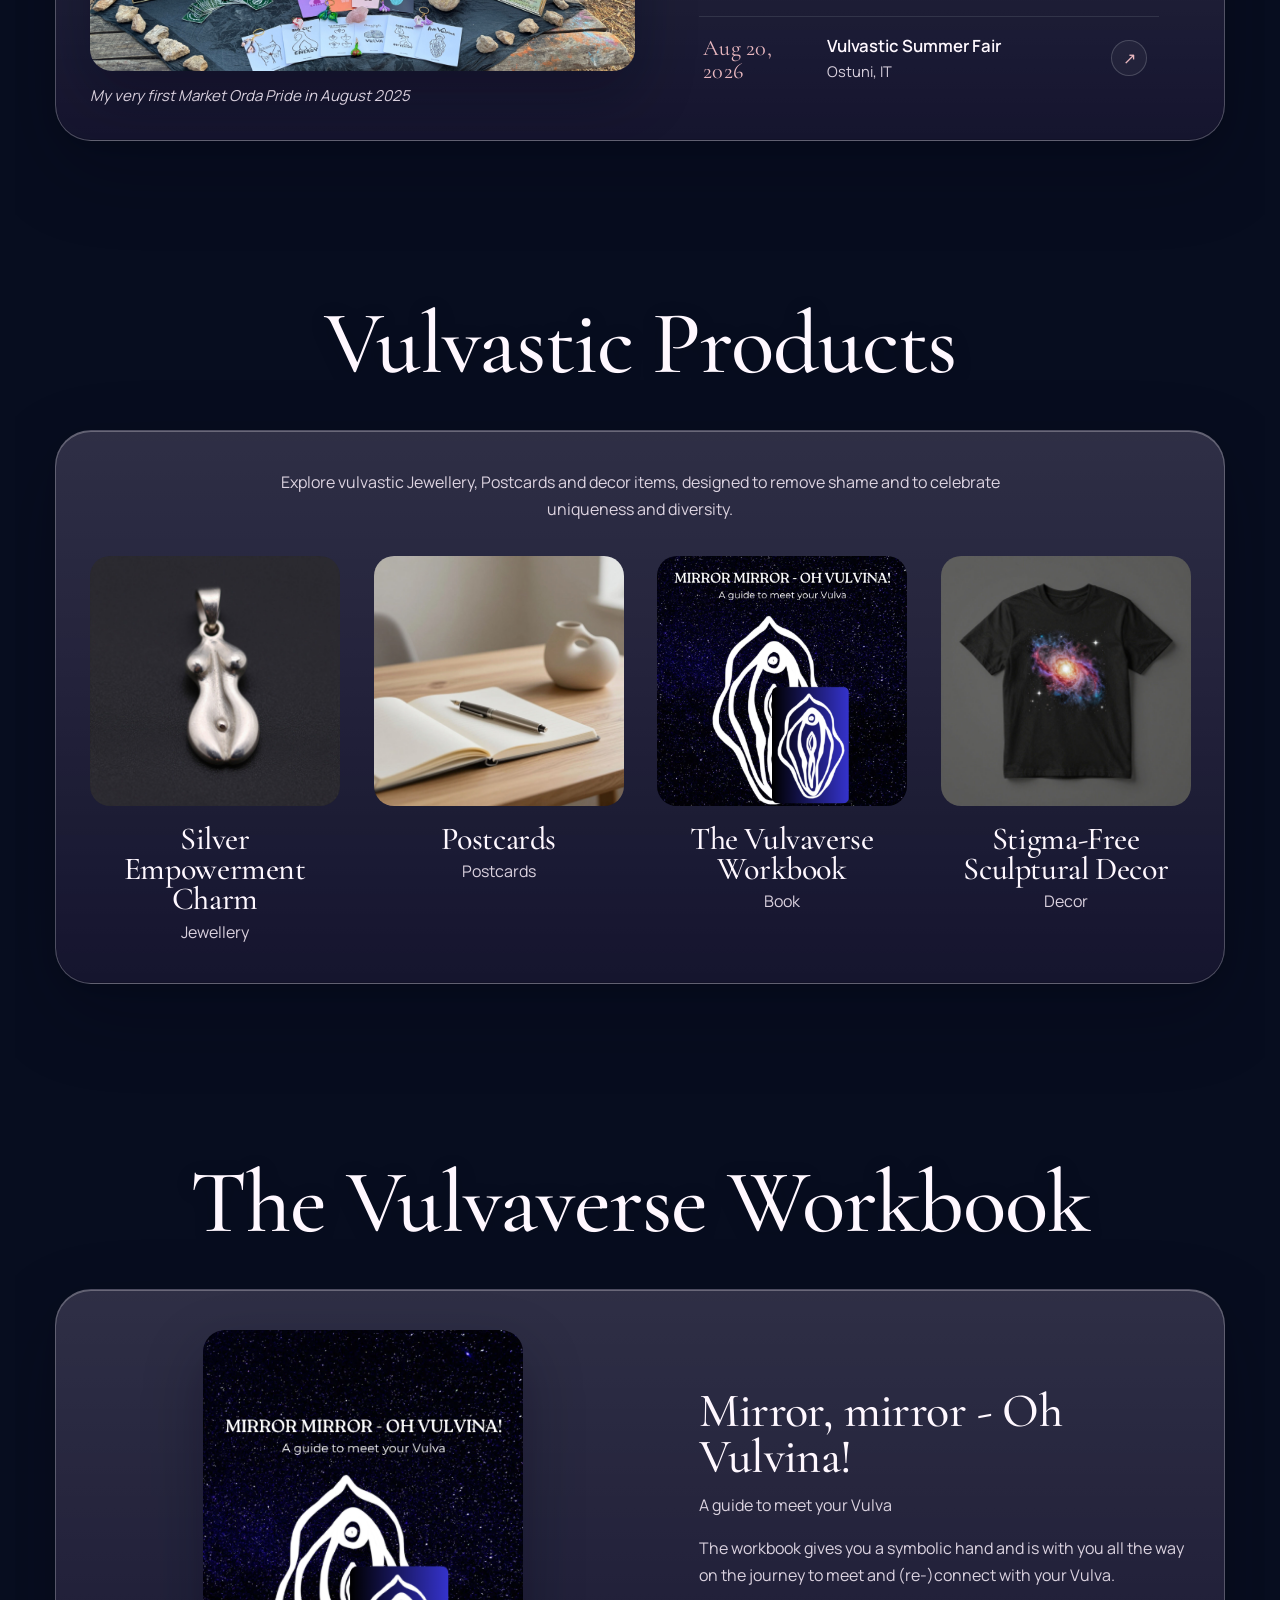
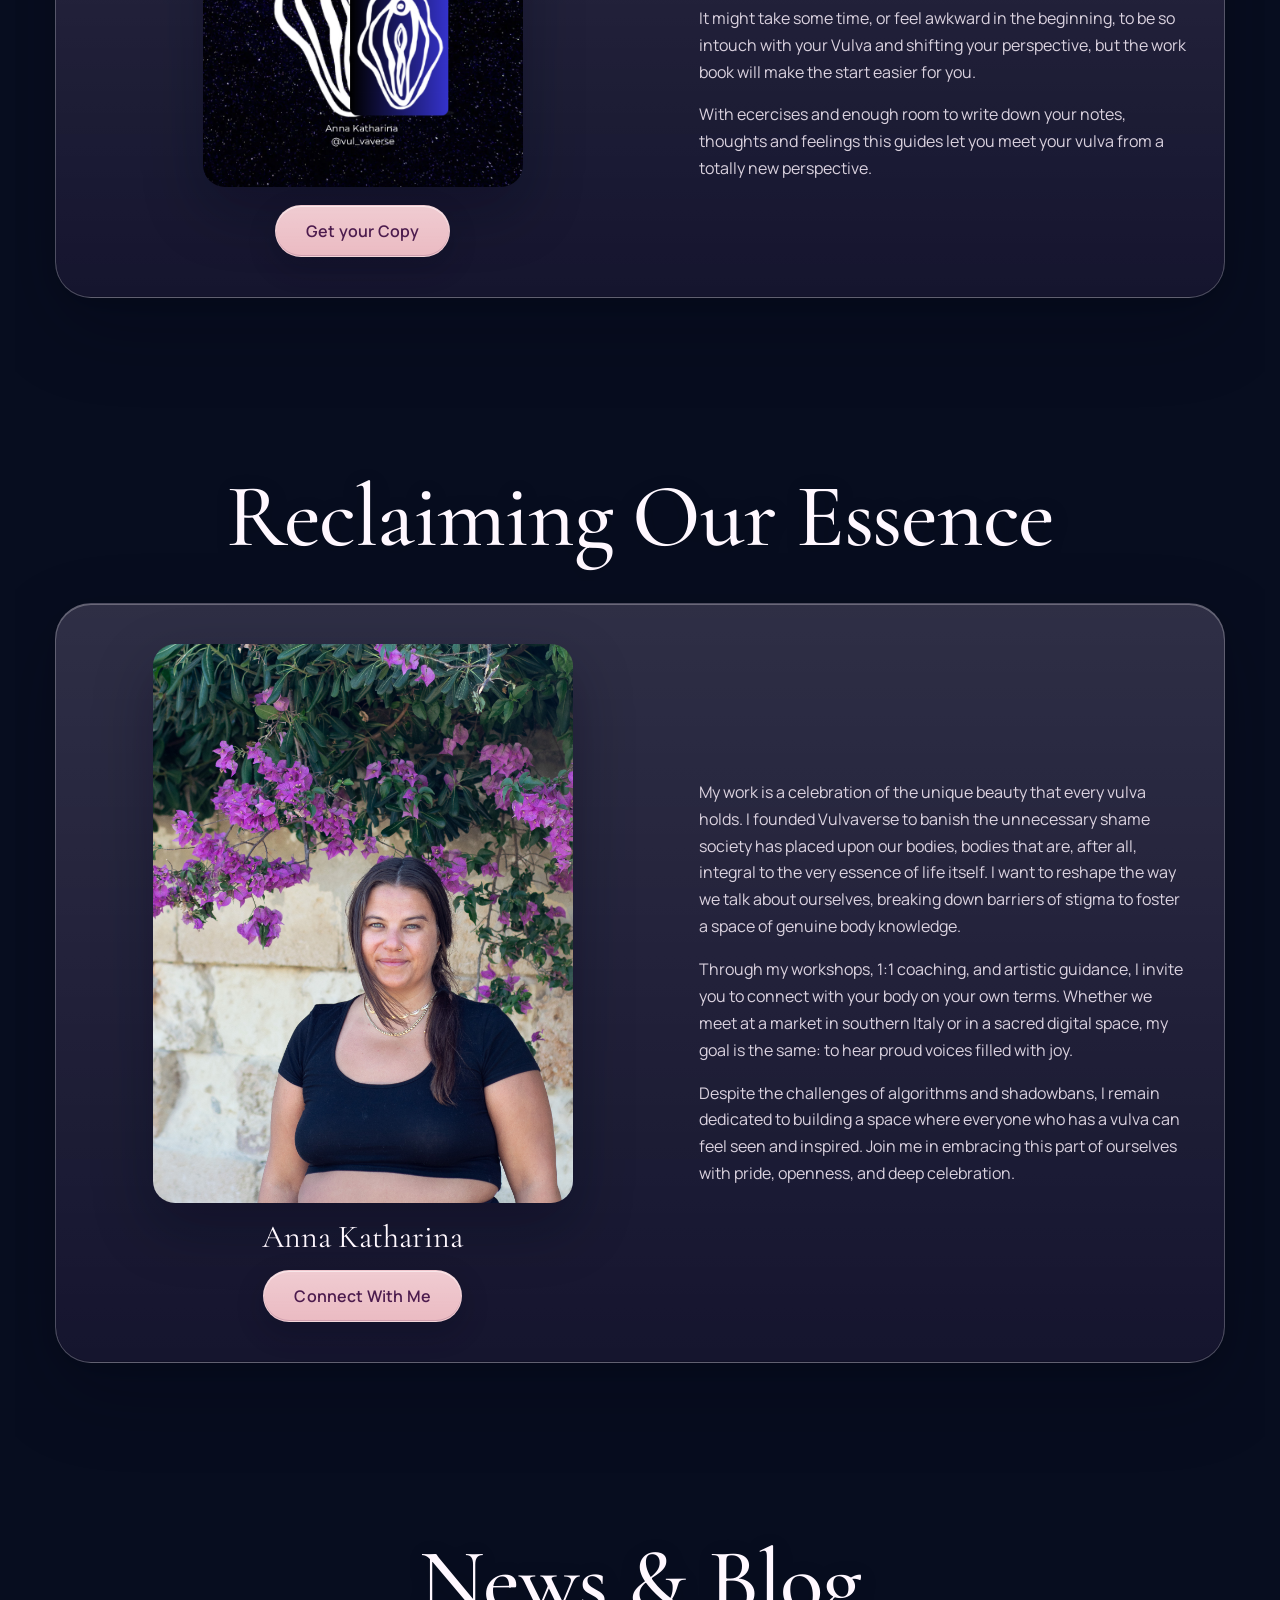
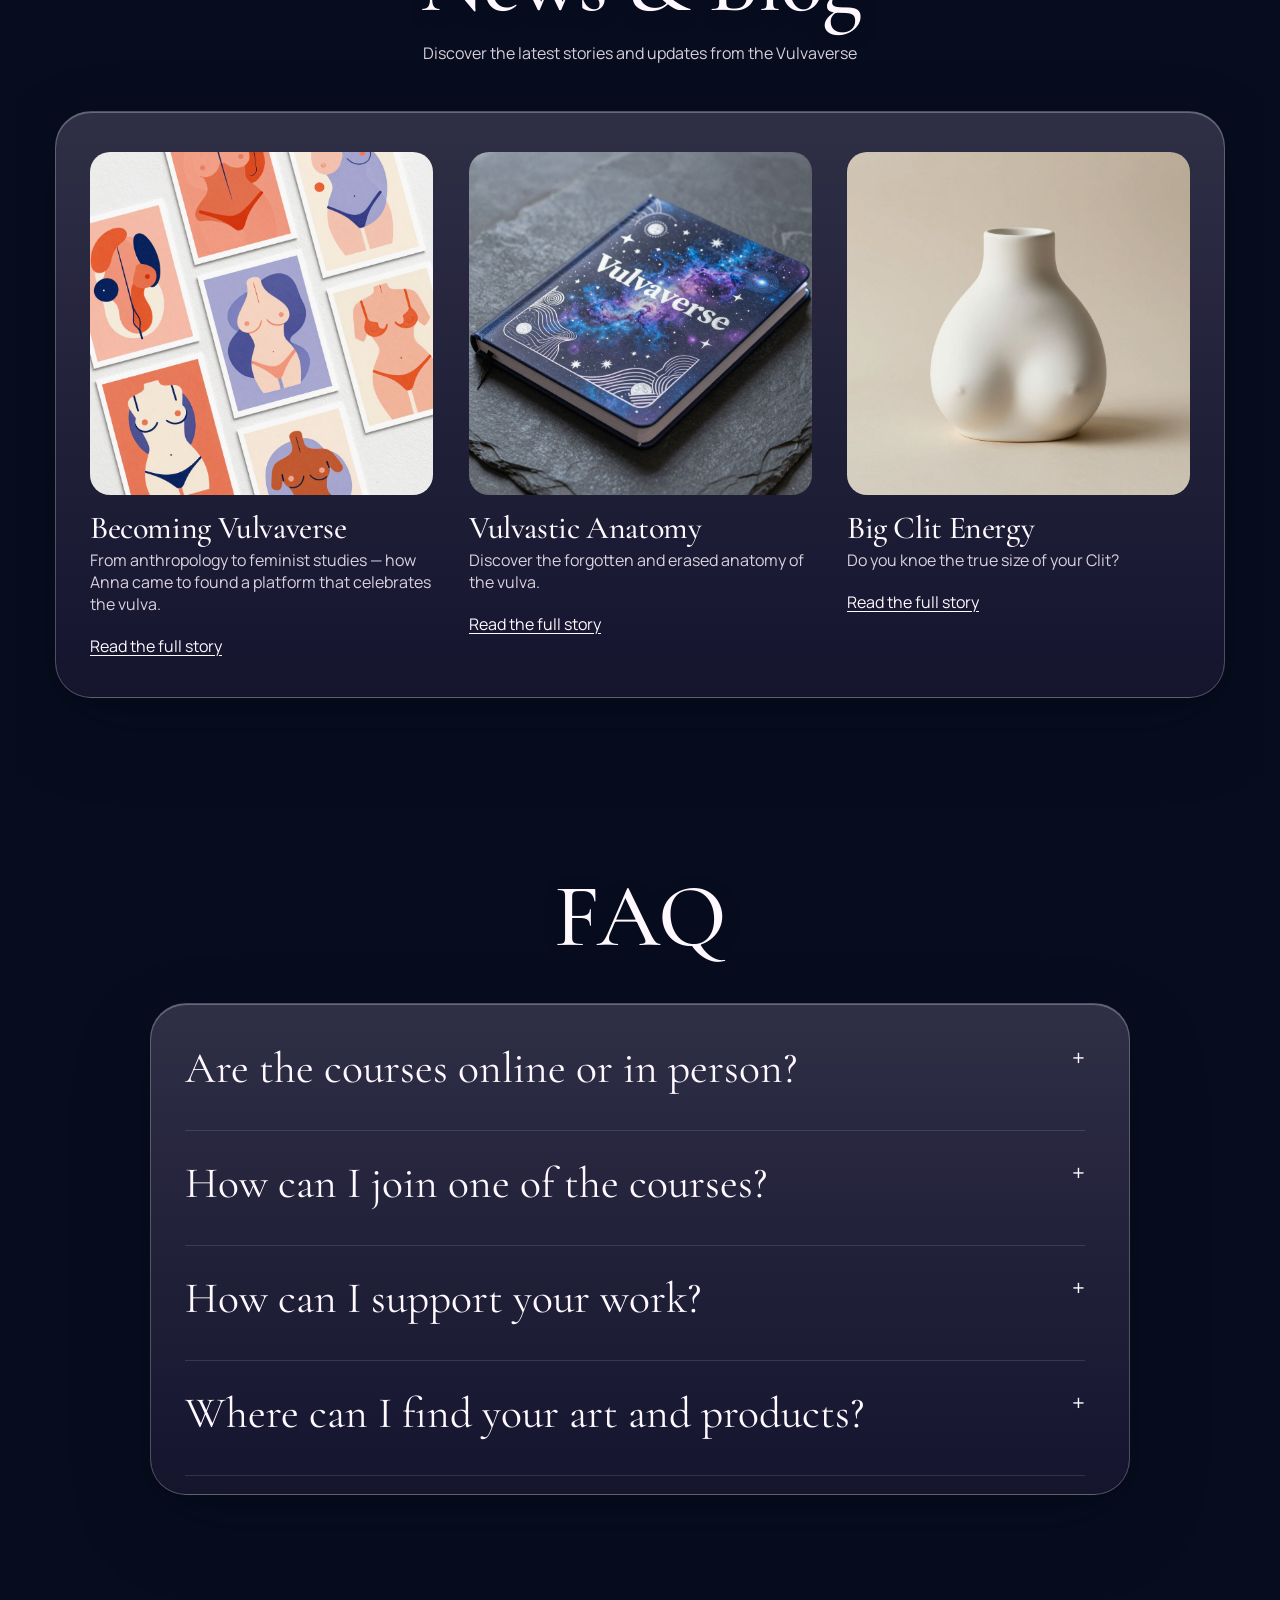
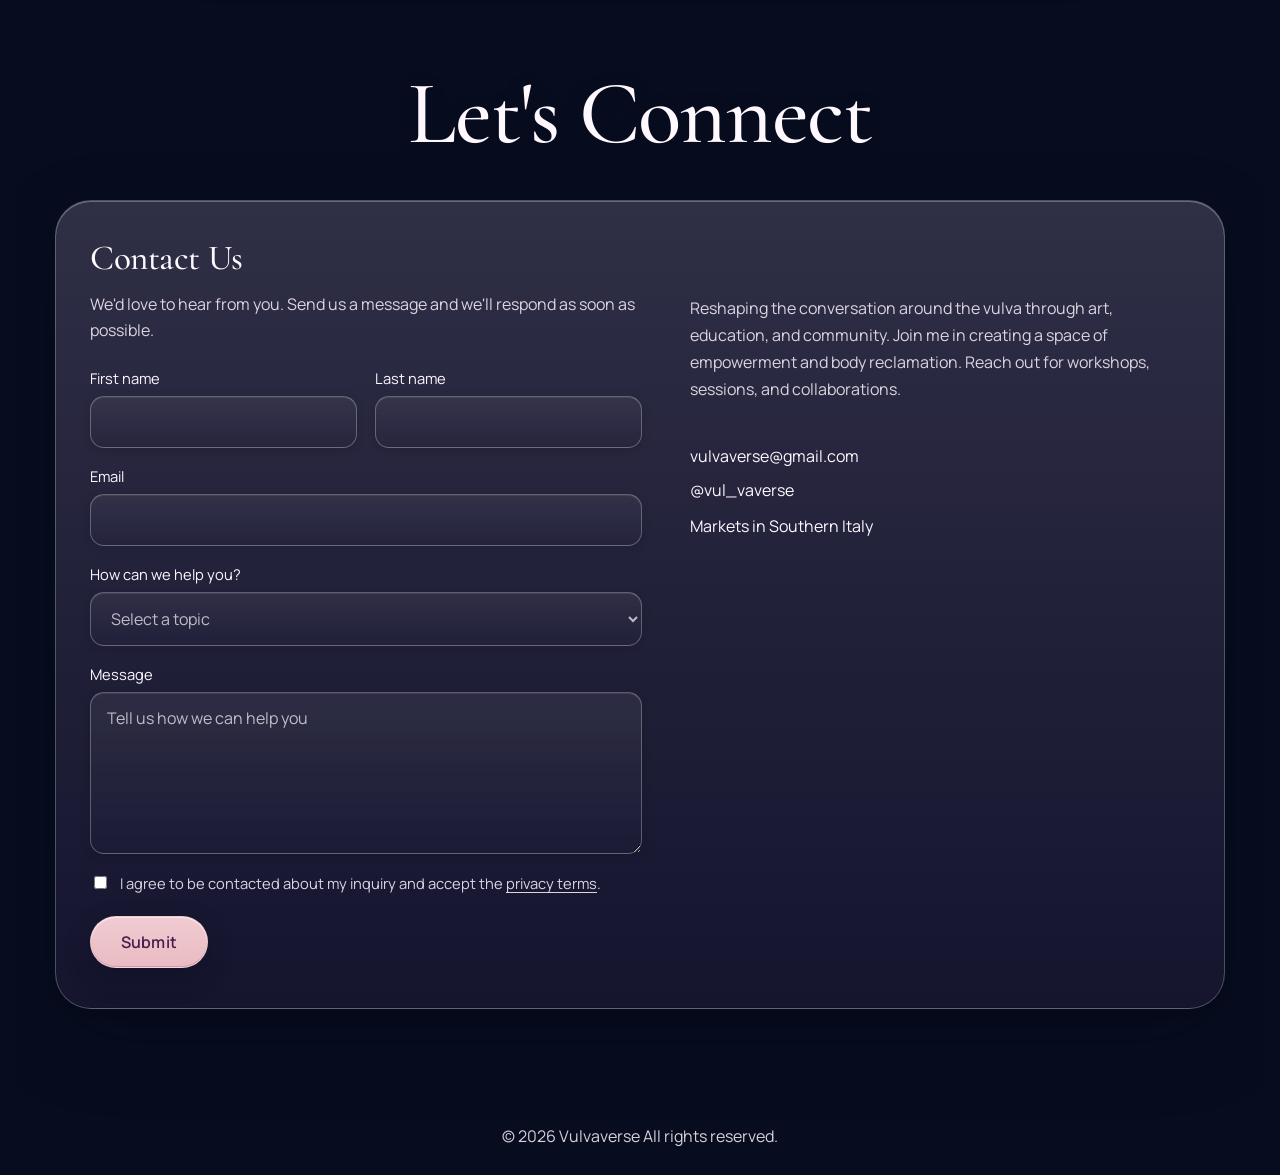
==== commit de74d66b: "Fix galaxy dark left edge on wide desktop: zoom to 150% and center bright core" ====
--- a/index.html
+++ b/index.html
@@ -21,7 +21,7 @@
       href="https://fonts.googleapis.com/css2?family=Bagel+Fat+One&family=Cormorant+Garamond:wght@400;500;600;700&family=Manrope:wght@400;500;600;700&display=swap"
       rel="stylesheet"
     />
-    <link rel="stylesheet" href="styles.css?v=20260529-bg05" />
+    <link rel="stylesheet" href="styles.css?v=20260529-bg06" />
   </head>
   <body>
     <div class="site-background" aria-hidden="true"></div>
--- a/styles.css
+++ b/styles.css
@@ -76,6 +76,18 @@
     url("assets/vulvaverse/universe-background.jpg") center center / cover no-repeat;
 }
 
+@media (min-width: 1100px) {
+  /* On wide desktop the image fills the full viewport width via cover,
+     exposing the dark left edge of the photo. Zoom in to 150% width so
+     the image is always wider than the container and the bright milky
+     way centre stays visible on both sides. */
+  .site-background {
+    background:
+      linear-gradient(rgba(10, 6, 28, 0.44), rgba(10, 6, 28, 0.44)),
+      url("assets/vulvaverse/universe-background.jpg") 62% center / 150% auto no-repeat;
+  }
+}
+
 .site-background::after {
   content: "";
   position: absolute;
